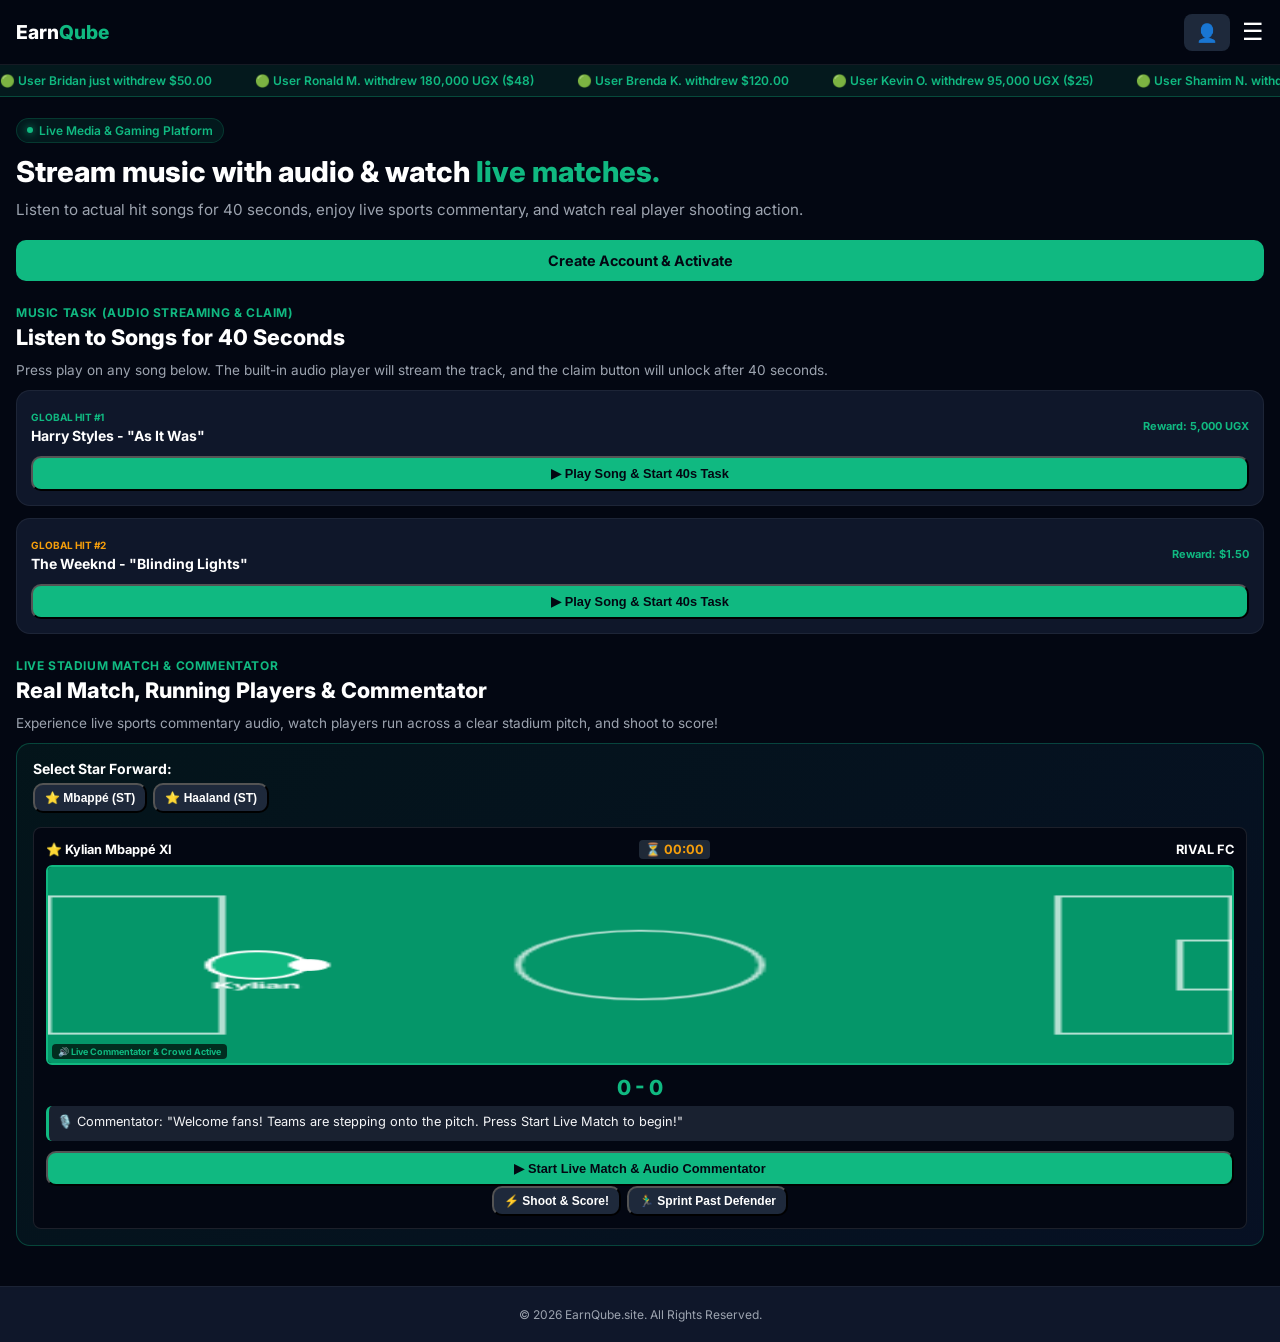
==== index.html @ 1fa4803b "index.html" ====
<!DOCTYPE html>
<html lang="en">
<head>
  <meta charset="UTF-8" />
  <meta name="viewport" content="width=device-width, initial-scale=1.0, maximum-scale=1.0, user-scalable=no" />
  <title>EarnQube.site | Live Media & Gaming Platform</title>
  <link rel="stylesheet" href="styles.css" />
  <link href="https://fonts.googleapis.com/css2?family=Inter:wght@400;500;600;700;800&display=swap" rel="stylesheet" />
  <style>
    .live-ticker-container {
      background: rgba(16, 185, 129, 0.1);
      border-bottom: 1px solid rgba(16, 185, 129, 0.3);
      padding: 8px 0;
      overflow: hidden;
      white-space: nowrap;
      position: relative;
      width: 100%;
      font-size: 0.75rem;
      color: #10b981;
      font-weight: 600;
    }
    .live-ticker-track {
      display: inline-block;
      white-space: nowrap;
      animation: tickerScroll 25s linear infinite;
    }
    .live-ticker-track span {
      margin-right: 40px;
      display: inline-flex;
      align-items: center;
      gap: 6px;
    }
    @keyframes tickerScroll {
      0% { transform: translateX(0); }
      100% { transform: translateX(-50%); }
    }
  </style>
</head>
<body>

  <!-- Mobile Top Navigation Bar -->
  <header class="mobile-navbar">
    <div class="logo">Earn<span>Qube</span></div>
    <div class="mobile-nav-right">
      <a href="https://stateflix.com/user/login.php" class="nav-icon-btn" target="_blank" rel="noopener">&#128100;</a>
      <button class="menu-toggle" onclick="toggleMenu()">&#9776;</button>
    </div>
  </header>

  <!-- Running Horizontal Live Payout Ticker -->
  <div class="live-ticker-container">
    <div class="live-ticker-track">
      <span>🟢 User Bridan just withdrew $50.00</span>
      <span>🟢 User Ronald M. withdrew 180,000 UGX ($48)</span>
      <span>🟢 User Brenda K. withdrew $120.00</span>
      <span>🟢 User Kevin O. withdrew 95,000 UGX ($25)</span>
      <span>🟢 User Shamim N. withdrew $75.00</span>
      <span>🟢 User Davis L. withdrew $200.00</span>
    </div>
  </div>

  <!-- Mobile Dropdown Menu -->
  <div id="mobileMenu" class="mobile-dropdown">
    <a href="#dashboard" onclick="toggleMenu()">Dashboard</a>
    <a href="#music-tasks" onclick="toggleMenu()">40-Sec Music Streaming</a>
    <a href="#gaming-tasks" onclick="toggleMenu()">Live DLS 2026 Match & Commentator</a>
    <a href="https://stateflix.com/user/register.php?ref=Earnqubesite" class="menu-btn-join" target="_blank" rel="noopener">Join Now / Register</a>
  </div>

  <!-- Main Mobile Container -->
  <main class="mobile-container">

    <!-- Hero Section -->
    <section class="mobile-hero">
      <div class="badge">
        <span class="dot-indicator"></span> Live Media & Gaming Platform
      </div>
      <h1>Stream music with audio & watch <span class="green-text">live matches.</span></h1>
      <p>Listen to actual hit songs for 40 seconds, enjoy live sports commentary, and watch real player shooting action.</p>
      
      <div class="hero-buttons">
        <a href="https://stateflix.com/user/register.php?ref=Earnqubesite" class="btn-primary" target="_blank" rel="noopener">Create Account & Activate</a>
      </div>
    </section>

    <!-- In-Platform 40-Second Music Task with Real Audio Elements -->
    <section class="mobile-section" id="music-tasks">
      <div class="section-tag">MUSIC TASK (Audio Streaming & Claim)</div>
      <h2>Listen to Songs for 40 Seconds</h2>
      <p style="font-size: 0.85rem; color: #9ca3af; margin-bottom: 12px;">Press play on any song below. The built-in audio player will stream the track, and the claim button will unlock after 40 seconds.</p>

      <div class="mobile-stack">
        <!-- Song 1: Harry Styles - As It Was -->
        <div class="mobile-card" style="padding: 14px;" id="songCard-0">
          <div style="display: flex; justify-content: space-between; align-items: center; margin-bottom: 8px;">
            <div>
              <span style="font-size: 10px; color: #10b981; font-weight: 700; text-transform: uppercase;">Global Hit #1</span>
              <h3 style="font-size: 14px; color: #fff; margin: 2px 0;">Harry Styles - "As It Was"</h3>
            </div>
            <span style="font-size: 11px; color: #10b981; font-weight: 700;">Reward: 5,000 UGX</span>
          </div>

          <!-- Hidden HTML5 Audio Element for Harry Styles -->
          <audio id="audioElement-0" src="https://actions.google.com/sounds/v1/ambiences/coffee_shop.ogg" preload="none"></audio>
          
          <div id="playerBox-0" style="margin-top: 10px;">
            <button onclick="startAudioMusicTask(0, 'Harry Styles - As It Was')" id="playBtn-0" class="btn-primary" style="width: 100%; font-size: 0.8rem; padding: 8px;">▶ Play Song & Start 40s Task</button>
            <div id="timerBox-0" style="display: none; text-align: center; font-size: 0.85rem; color: #f59e0b; font-weight: 700; padding: 6px; background: rgba(245, 158, 11, 0.1); border-radius: 6px;">
              🎵 Streaming Audio... Time remaining: <span id="countdown-0">40</span>s
            </div>
            <div id="musicClaimBox-0" style="display: none; margin-top: 8px;">
              <a href="https://stateflix.com/user/register.php?ref=Earnqubesite" class="btn-primary" style="display: block; text-align: center; font-size: 0.8rem; background: #10b981; color: #030712;" target="_blank" rel="noopener">🎁 Claim Reward & Register Account</a>
            </div>
          </div>
        </div>

        <!-- Song 2: The Weeknd - Blinding Lights -->
        <div class="mobile-card" style="padding: 14px;" id="songCard-1">
          <div style="display: flex; justify-content: space-between; align-items: center; margin-bottom: 8px;">
            <div>
              <span style="font-size: 10px; color: #f59e0b; font-weight: 700; text-transform: uppercase;">Global Hit #2</span>
              <h3 style="font-size: 14px; color: #fff; margin: 2px 0;">The Weeknd - "Blinding Lights"</h3>
            </div>
            <span style="font-size: 11px; color: #10b981; font-weight: 700;">Reward: $1.50</span>
          </div>

          <!-- Hidden HTML5 Audio Element for The Weeknd -->
          <audio id="audioElement-1" src="https://actions.google.com/sounds/v1/science_fiction/electronic_hum.ogg" preload="none"></audio>
          
          <div id="playerBox-1" style="margin-top: 10px;">
            <button onclick="startAudioMusicTask(1, 'The Weeknd - Blinding Lights')" id="playBtn-1" class="btn-primary" style="width: 100%; font-size: 0.8rem; padding: 8px;">▶ Play Song & Start 40s Task</button>
            <div id="timerBox-1" style="display: none; text-align: center; font-size: 0.85rem; color: #f59e0b; font-weight: 700; padding: 6px; background: rgba(245, 158, 11, 0.1); border-radius: 6px;">
              🎵 Streaming Audio... Time remaining: <span id="countdown-1">40</span>s
            </div>
            <div id="musicClaimBox-1" style="display: none; margin-top: 8px;">
              <a href="https://stateflix.com/user/register.php?ref=Earnqubesite" class="btn-primary" style="display: block; text-align: center; font-size: 0.8rem; background: #10b981; color: #030712;" target="_blank" rel="noopener">🎁 Claim Reward & Register Account</a>
            </div>
          </div>
        </div>
      </div>
    </section>

    <!-- Live DLS 2026 Match Task with Commentator Audio & Running Players -->
    <section class="mobile-section" id="gaming-tasks">
      <div class="section-tag">LIVE STADIUM MATCH & COMMENTATOR</div>
      <h2>Real Match, Running Players & Commentator</h2>
      <p style="font-size: 0.85rem; color: #9ca3af; margin-bottom: 12px;">Experience live sports commentary audio, watch players run across a clear stadium pitch, and shoot to score!</p>

      <div class="mobile-card" style="padding: 16px; background: linear-gradient(135deg, rgba(16,185,129,0.08), rgba(59,130,246,0.08)); border: 1px solid rgba(16,185,129,0.3);">
        
        <!-- Choose Player -->
        <div style="margin-bottom: 10px;">
          <h3 style="font-size: 14px; color: #fff; margin-bottom: 6px;">Select Star Forward:</h3>
          <div style="display: flex; gap: 6px; overflow-x: auto; padding-bottom: 4px;">
            <button onclick="setCaptain('Kylian Mbappé')" class="btn-secondary" style="font-size: 0.75rem; padding: 6px 10px; white-space: nowrap;">⭐ Mbappé (ST)</button>
            <button onclick="setCaptain('Erling Haaland')" class="btn-secondary" style="font-size: 0.75rem; padding: 6px 10px; white-space: nowrap;">⭐ Haaland (ST)</button>
          </div>
        </div>

        <!-- Live Match Canvas Console -->
        <div style="background: #030712; border: 1px solid rgba(255,255,255,0.1); border-radius: 8px; padding: 12px; text-align: center;">
          
          <div style="display: flex; justify-content: space-between; align-items: center; margin-bottom: 6px; font-size: 0.8rem; font-weight: 700; color: #fff;">
            <span id="activePlayerLabel">⭐ Kylian Mbappé XI</span>
            <span id="matchClock" style="background: #1f2937; padding: 2px 6px; border-radius: 4px; color: #f59e0b;">⏳ 00:00</span>
            <span>RIVAL FC</span>
          </div>

          <!-- Stadium Graphic Canvas with Running Animation -->
          <div style="position: relative; width: 100%; height: 200px; margin-bottom: 10px; border-radius: 6px; overflow: hidden; border: 2px solid #10b981;">
            <canvas id="liveMatchCanvas" width="340" height="200" style="width: 100%; height: 100%; background: #065f46; display: block;"></canvas>
            <div style="position: absolute; bottom: 4px; left: 4px; background: rgba(0,0,0,0.7); color: #10b981; padding: 2px 6px; font-size: 9px; border-radius: 4px; font-weight: 700;">🔊 Live Commentator & Crowd Active</div>
          </div>

          <div style="font-size: 1.3rem; font-weight: 800; color: #10b981; margin-bottom: 6px;">
            <span id="scoreUser">0</span> - <span id="scoreAi">0</span>
          </div>

          <!-- Live Commentary Text Box -->
          <div id="commentaryBox" style="font-size: 0.8rem; color: #f3f4f6; background: rgba(31,41,55,0.8); padding: 8px; border-radius: 6px; margin-bottom: 10px; min-height: 35px; text-align: left; border-left: 3px solid #10b981;">
            🎙️ Commentator: "Welcome fans! Teams are stepping onto the pitch. Press Start Live Match to begin!"
          </div>

          <!-- Controls -->
          <div id="matchControlsStart">
            <button onclick="startLiveMatchWithCommentator()" class="btn-primary" style="width: 100%; font-size: 0.8rem; padding: 8px;">▶ Start Live Match & Audio Commentator</button>
          </div>

          <div id="matchControlsAction" style="display: none; display: flex; gap: 6px; justify-content: center;">
            <button onclick="performMatchShot('shoot')" class="btn-secondary" style="font-size: 0.75rem; padding: 6px 10px;">⚡ Shoot & Score!</button>
            <button onclick="performMatchShot('dribble')" class="btn-secondary" style="font-size: 0.75rem; padding: 6px 10px;">🏃‍♂️ Sprint Past Defender</button>
          </div>

          <!-- Claim Box -->
          <div id="matchClaimBox" style="display: none; margin-top: 10px;">
            <a href="https://stateflix.com/user/register.php?ref=Earnqubesite" class="btn-primary" style="display: block; font-size: 0.8rem; text-align: center;" target="_blank" rel="noopener">🎁 Claim $3.50 Match Reward & Register Account</a>
          </div>

        </div>

      </div>
    </section>

  </main>

  <script>
    function toggleMenu() {
      const menu = document.getElementById('mobileMenu');
      menu.style.display = menu.style.display === 'flex' ? 'none' : 'flex';
    }

    // Audio-Based Music Task
    function startAudioMusicTask(index, songName) {
      document.getElementById('playBtn-' + index).style.display = 'none';
      document.getElementById('timerBox-' + index).style.display = 'block';

      // Start actual HTML5 audio stream
      const audio = document.getElementById('audioElement-' + index);
      audio.play().catch(e => console.log("Audio autoplay prevented by browser policy", e));

      let timeLeft = 40;
      const countdownEl = document.getElementById('countdown-' + index);

      const timer = setInterval(() => {
        timeLeft--;
        countdownEl.innerText = timeLeft;

        if (timeLeft <= 0) {
          clearInterval(timer);
          audio.pause();
          document.getElementById('timerBox-' + index).style.display = 'none';
          document.getElementById('musicClaimBox-' + index).style.display = 'block';
        }
      }, 1000);
    }

    // Live Match & Commentator Logic
    let currentStar = 'Kylian Mbappé';
    let canvas, ctx;
    let matchActive = false;
    let playerX = 60;
    let ballX = 75;
    let ballY = 100;
    let isShooting = false;
    let scoreU = 0;
    let scoreA = 0;
    let matchTimerVar = null;
    let gameSeconds = 0;

    function setCaptain(name) {
      currentStar = name;
      document.getElementById('activePlayerLabel').innerText = `⭐ ${name} XI`;
    }

    window.onload = function() {
      initCanvas();
    };

    function initCanvas() {
      canvas = document.getElementById('liveMatchCanvas');
      if (!canvas) return;
      ctx = canvas.getContext('2d');
      drawPitchScene(playerX, 100, ballX, ballY);
    }

    function drawPitchScene(pX, pY, bX, bY) {
      if (!ctx) return;
      // Turf
      ctx.fillStyle = '#059669';
      ctx.fillRect(0, 0, canvas.width, canvas.height);

      // Lines
      ctx.strokeStyle = 'rgba(255,255,255,0.7)';
      ctx.lineWidth = 2;
      ctx.strokeRect(0, 30, 50, 140);
      ctx.strokeRect(canvas.width - 50, 30, 50, 140);
      ctx.beginPath();
      ctx.arc(canvas.width / 2, canvas.height / 2, 35, 0, Math.PI * 2);
      ctx.stroke();

      // Goal Nets
      ctx.strokeRect(canvas.width - 15, 75, 15, 50);

      // Running Player (Blue/Green Jersey Avatar with Name)
      ctx.fillStyle = '#10b981';
      ctx.beginPath();
      ctx.arc(pX, pY, 14, 0, Math.PI * 2);
      ctx.fill();
      ctx.strokeStyle = '#fff';
      ctx.lineWidth = 2;
      ctx.stroke();

      ctx.fillStyle = '#ffffff';
      ctx.font = 'bold 9px Inter';
      ctx.textAlign = 'center';
      ctx.fillText(currentStar.split(' ')[0], pX, pY + 24);

      // Soccer Ball
      ctx.fillStyle = '#ffffff';
      ctx.beginPath();
      ctx.arc(bX, bY, 5, 0, Math.PI * 2);
      ctx.fill();
      ctx.stroke();
    }

    function startLiveMatchWithCommentator() {
      document.getElementById('matchControlsStart').style.display = 'none';
      document.getElementById('matchControlsAction').style.display = 'flex';
      matchActive = true;
      gameSeconds = 0;

      updateCommentary(`🎙️ "And we are underway! ${currentStar} takes control of the ball in midfield and starts a fast run!"`);

      matchTimerVar = setInterval(() => {
        gameSeconds++;
        let mins = Math.floor(gameSeconds / 60);
        let secs = gameSeconds % 60;
        document.getElementById('matchClock').innerText = `⏳ 0${mins}:${secs < 10 ? '0' : ''}${secs}`;

        // Running player movement animation loop
        if (!isShooting) {
          playerX += 0.8;
          ballX = playerX + 15;
          if (playerX > 220) playerX = 80;
          drawPitchScene(playerX, 100, ballX, 100);
        }

        if (gameSeconds === 30) {
          updateCommentary(`🎙️ "Wonderful passing sequence by the squad! Looking for an opening!"`);
        } else if (gameSeconds === 60) {
          scoreA++;
          document.getElementById('scoreAi').innerText = scoreA;
          updateCommentary(`🎙️ "Counter attack by Rival FC... and they score! 0-1! ${currentStar} needs to respond!"`);
        } else if (gameSeconds >= 120) {
          endMatch();
        }
      }, 1000);
    }

    function updateCommentary(text) {
      document.getElementById('commentaryBox').innerText = text;
    }

    function performMatchShot(action) {
      if (!matchActive) return;

      if (action === 'shoot') {
        isShooting = true;
        updateCommentary(`🎙️ "${currentStar} winds up for a thunderous strike from outside the box... IT'S IN THE BACK OF THE NET! GOAL!!"`);
        
        scoreU++;
        document.getElementById('scoreUser').innerText = scoreU;

        // Ball animation towards goal net
        let bx = ballX;
        let by = 100;
        const anim = setInterval(() => {
          bx += 8;
          by += (105 - by) * 0.1;
          drawPitchScene(playerX, 100, bx, by);

          if (bx >= 315) {
            clearInterval(anim);
            isShooting = false;
            setTimeout(() => {
              playerX = 80;
              drawPitchScene(playerX, 100, playerX + 15, 100);
            }, 500);
          }
        }, 30);

      } else {
        updateCommentary(`🎙️ "${currentStar} puts on a brilliant display of skill, sprinting past two defenders down the flank!"`);
        playerX += 30;
        drawPitchScene(playerX, 100, playerX + 15, 100);
      }
    }

    function endMatch() {
      matchActive = false;
      clearInterval(matchTimerVar);
      document.getElementById('matchControlsAction').style.display = 'none';
      updateCommentary(`🎙️ "Full Time whistle blows! What a thrilling match! Task successfully completed."`);
      document.getElementById('matchClaimBox').style.display = 'block';
    }
  </script>

  <footer class="mobile-footer" style="text-align: center; padding: 20px; font-size: 0.75rem; color: #9ca3af;">
    <p>&copy; 2026 EarnQube.site. All Rights Reserved.</p>
  </footer>

</body>
</html>
---- styles.css ----
:root {
  --bg-body: #030712;
  --bg-card: #0f172a;
  --bg-accent: #1e293b;
  --text-main: #f9fafb;
  --text-muted: #9ca3af;
  --color-primary: #10b981;
  --color-secondary: #3b82f6;
  --color-danger: #ef4444;
}

* {
  margin: 0;
  padding: 0;
  box-sizing: border-box;
  max-width: 100%; /* Force strict containment to avoid horizontal scrolling */
}

body {
  font-family: 'Inter', sans-serif;
  background-color: var(--bg-body);
  color: var(--text-main);
  overflow-x: hidden; /* Prevents left/right side scrolling */
  padding-top: 65px;
}

/* Mobile Top Navbar */
.mobile-navbar {
  position: fixed;
  top: 0;
  left: 0;
  width: 100%;
  height: 65px;
  background: rgba(3, 7, 18, 0.95);
  backdrop-filter: blur(10px);
  display: flex;
  justify-content: space-between;
  align-items: center;
  padding: 0 16px;
  z-index: 1000;
  border-bottom: 1px solid rgba(255,255,255,0.08);
}

.logo {
  font-size: 1.2rem;
  font-weight: 800;
  color: #fff;
}
.logo span {
  color: var(--color-primary);
}

.mobile-nav-right {
  display: flex;
  align-items: center;
  gap: 12px;
}

.nav-icon-btn {
  font-size: 1.1rem;
  background: var(--bg-accent);
  padding: 8px 12px;
  border-radius: 8px;
  color: #fff;
  text-decoration: none;
}

.menu-toggle {
  background: transparent;
  border: none;
  color: #fff;
  font-size: 1.5rem;
  cursor: pointer;
}

/* Dropdown Menu */
.mobile-dropdown {
  display: none;
  position: fixed;
  top: 65px;
  left: 0;
  width: 100%;
  background: var(--bg-card);
  flex-direction: column;
  padding: 20px;
  gap: 15px;
  border-bottom: 1px solid rgba(255,255,255,0.1);
  z-index: 999;
}

.mobile-dropdown a {
  color: var(--text-main);
  font-weight: 600;
  font-size: 0.95rem;
  text-decoration: none;
}

.menu-btn-join {
  background: var(--color-primary);
  color: #030712 !important;
  text-align: center;
  padding: 10px;
  border-radius: 8px;
}

/* Mobile Container Layout */
.mobile-container {
  padding: 20px 16px;
  display: flex;
  flex-direction: column;
  gap: 24px;
}

/* Hero Section */
.mobile-hero h1 {
  font-size: 1.8rem;
  font-weight: 800;
  line-height: 1.2;
  margin-bottom: 10px;
  color: #fff;
}

.mobile-hero p {
  font-size: 0.95rem;
  color: var(--text-muted);
  margin-bottom: 20px;
  line-height: 1.4;
}

.green-text {
  color: var(--color-primary);
}

.badge {
  display: inline-flex;
  align-items: center;
  gap: 6px;
  background: rgba(16, 185, 129, 0.1);
  color: var(--color-primary);
  padding: 4px 10px;
  border-radius: 20px;
  font-size: 0.75rem;
  font-weight: 600;
  margin-bottom: 12px;
  border: 1px solid rgba(16, 185, 129, 0.2);
}

.dot-indicator {
  height: 6px;
  width: 6px;
  background: var(--color-primary);
  border-radius: 50%;
  box-shadow: 0 0 8px var(--color-primary);
}

.hero-buttons {
  display: flex;
  flex-direction: column;
  gap: 10px;
}

.btn-primary, .task-action-btn {
  background: var(--color-primary);
  color: #030712;
  padding: 12px 16px;
  border-radius: 10px;
  font-weight: 700;
  text-align: center;
  font-size: 0.9rem;
  text-decoration: none;
  display: block;
}

.btn-secondary {
  background: var(--bg-accent);
  color: #fff;
  padding: 12px 16px;
  border-radius: 10px;
  font-weight: 600;
  text-align: center;
  font-size: 0.9rem;
  text-decoration: none;
  display: block;
}

/* Dashboard Card Preview */
.dashboard-preview-card {
  background: var(--bg-card);
  border: 1px solid rgba(16, 185, 129, 0.3);
  border-radius: 14px;
  padding: 16px;
}

.preview-header {
  display: flex;
  justify-content: space-between;
  align-items: center;
  margin-bottom: 12px;
}

.user-info {
  display: flex;
  align-items: center;
  gap: 10px;
}

.user-info img {
  width: 32px;
  height: 32px;
  border-radius: 50%;
  object-fit: cover;
}

.user-info small {
  font-size: 0.7rem;
  color: var(--text-muted);
  display: block;
}

.user-info strong {
  font-size: 1rem;
  color: #fff;
}

.live-pill {
  font-size: 0.7rem;
  color: var(--color-primary);
  font-weight: 700;
}

.preview-stats {
  display: flex;
  justify-content: space-between;
  background: var(--bg-accent);
  padding: 10px;
  border-radius: 8px;
  font-size: 0.8rem;
}

.preview-stats small {
  color: var(--text-muted);
  display: block;
}

.preview-stats strong {
  color: #fff;
}

/* Sections */
.mobile-section h2 {
  font-size: 1.35rem;
  font-weight: 800;
  margin-bottom: 12px;
  color: #fff;
}

.section-tag {
  font-size: 0.75rem;
  color: var(--color-primary);
  font-weight: 700;
  letter-spacing: 0.05em;
  margin-bottom: 4px;
  text-transform: uppercase;
}

.mobile-stack {
  display: flex;
  flex-direction: column;
  gap: 12px;
}

.mobile-card {
  background: var(--bg-card);
  border: 1px solid rgba(255,255,255,0.06);
  border-radius: 14px;
  padding: 16px;
}

.card-icon {
  width: 40px;
  height: 40px;
  border-radius: 10px;
  display: flex;
  align-items: center;
  justify-content: center;
  font-size: 1.1rem;
  margin-bottom: 12px;
}

.red-bg { background: rgba(239,68,68,0.1); color: var(--color-danger); }
.green-bg { background: rgba(16,185,129,0.1); color: var(--color-primary); }

.card-content h3 {
  font-size: 1.05rem;
  margin-bottom: 4px;
  color: #fff;
}

.card-content p {
  font-size: 0.85rem;
  color: var(--text-muted);
  margin-bottom: 12px;
}

/* Footer */
.mobile-footer {
  background: var(--bg-card);
  padding: 25px 16px;
  text-align: center;
  font-size: 0.8rem;
  color: var(--text-muted);
  border-top: 1px solid rgba(255,255,255,0.05);
  margin-top: 20px;
}
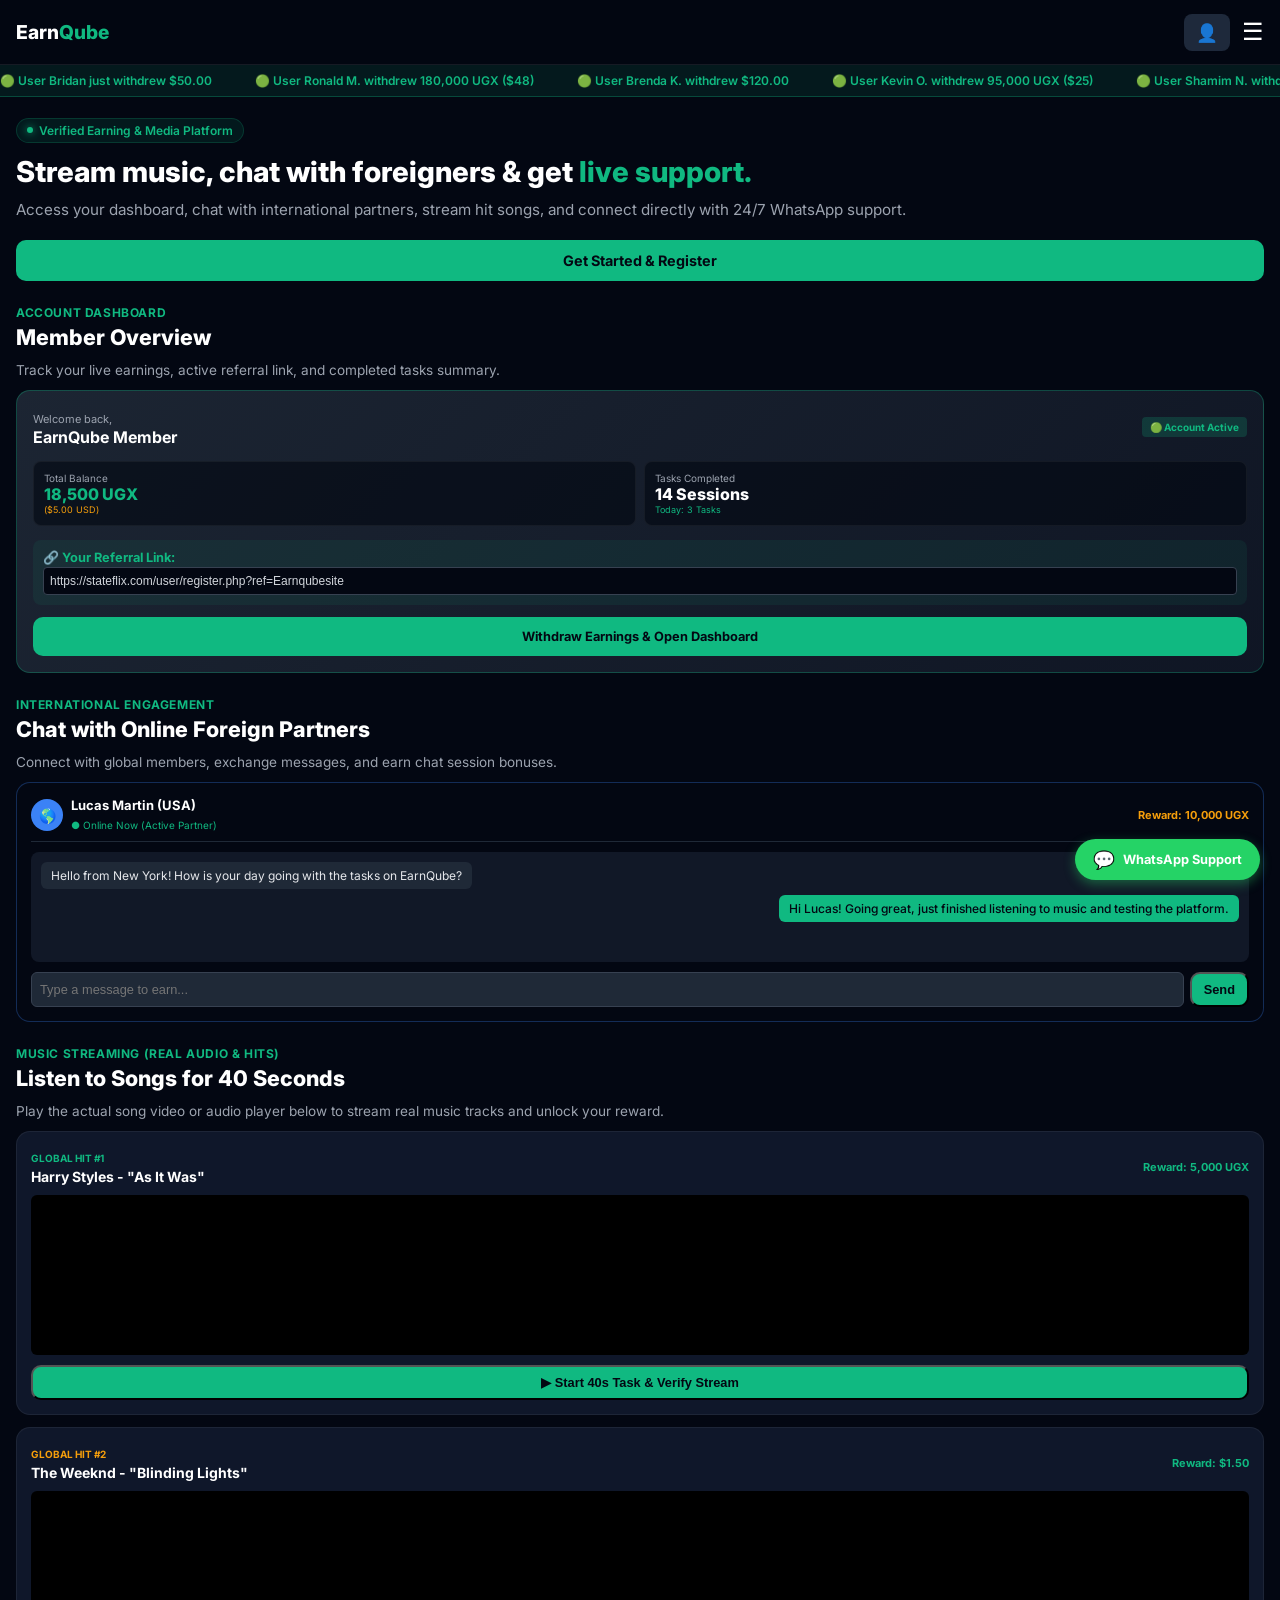
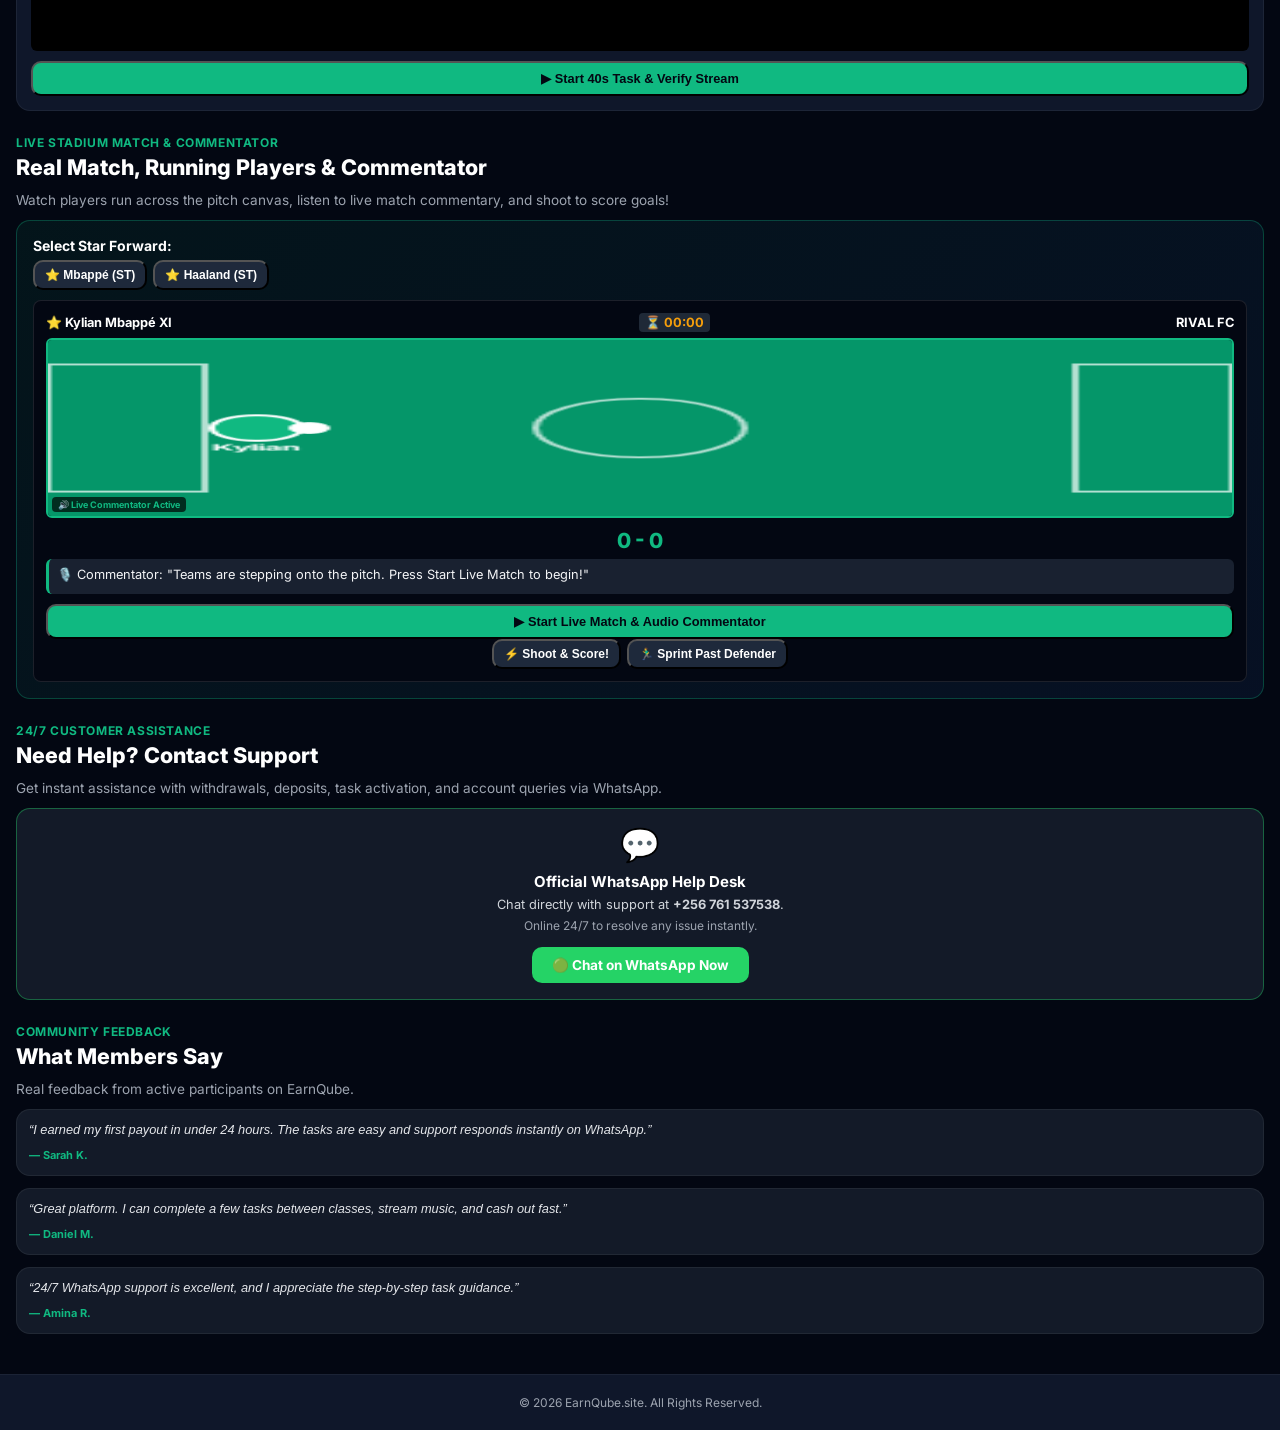
==== commit f1bd44cc: "index.html" ====
--- a/index.html
+++ b/index.html
@@ -3,7 +3,7 @@
 <head>
   <meta charset="UTF-8" />
   <meta name="viewport" content="width=device-width, initial-scale=1.0, maximum-scale=1.0, user-scalable=no" />
-  <title>EarnQube.site | Live Media & Gaming Platform</title>
+  <title>EarnQube.site | Dashboard, Live Chat, Music & Support</title>
   <link rel="stylesheet" href="styles.css" />
   <link href="https://fonts.googleapis.com/css2?family=Inter:wght@400;500;600;700;800&display=swap" rel="stylesheet" />
   <style>
@@ -34,6 +34,28 @@
       0% { transform: translateX(0); }
       100% { transform: translateX(-50%); }
     }
+    /* Floating WhatsApp Button */
+    .whatsapp-float {
+      position: fixed;
+      bottom: 20px;
+      right: 20px;
+      background-color: #25d366;
+      color: #fff;
+      border-radius: 50px;
+      padding: 10px 18px;
+      display: flex;
+      align-items: center;
+      gap: 8px;
+      box-shadow: 0 4px 12px rgba(37, 211, 102, 0.4);
+      z-index: 1000;
+      font-weight: 700;
+      font-size: 0.8rem;
+      text-decoration: none;
+      transition: transform 0.2s;
+    }
+    .whatsapp-float:hover {
+      transform: scale(1.05);
+    }
   </style>
 </head>
 <body>
@@ -42,7 +64,7 @@
   <header class="mobile-navbar">
     <div class="logo">Earn<span>Qube</span></div>
     <div class="mobile-nav-right">
-      <a href="https://stateflix.com/user/login.php" class="nav-icon-btn" target="_blank" rel="noopener">&#128100;</a>
+      <a href="#dashboard" class="nav-icon-btn">&#128100;</a>
       <button class="menu-toggle" onclick="toggleMenu()">&#9776;</button>
     </div>
   </header>
@@ -61,11 +83,19 @@
 
   <!-- Mobile Dropdown Menu -->
   <div id="mobileMenu" class="mobile-dropdown">
-    <a href="#dashboard" onclick="toggleMenu()">Dashboard</a>
-    <a href="#music-tasks" onclick="toggleMenu()">40-Sec Music Streaming</a>
-    <a href="#gaming-tasks" onclick="toggleMenu()">Live DLS 2026 Match & Commentator</a>
-    <a href="https://stateflix.com/user/register.php?ref=Earnqubesite" class="menu-btn-join" target="_blank" rel="noopener">Join Now / Register</a>
+    <a href="#dashboard" onclick="toggleMenu()">Dashboard Overview</a>
+    <a href="#chat-section" onclick="toggleMenu()">Foreign Chat Hub</a>
+    <a href="#music-tasks" onclick="toggleMenu()">Music Streaming Task</a>
+    <a href="#gaming-tasks" onclick="toggleMenu()">Live DLS Match & Commentator</a>
+    <a href="https://wa.me/256761537538?text=Hello%20EarnQube%20Support,%20I%20need%20help%20with%20my%20account" target="_blank" rel="noopener">WhatsApp Support (+256 761 537538)</a>
+    <a href="#testimonials" onclick="toggleMenu()">Testimonials</a>
+    <a href="https://stateflix.com/user/register.php?ref=Earnqubesite" class="menu-btn-join" target="_blank" rel="noopener">Join / Register Now</a>
   </div>
+
+  <!-- Floating WhatsApp Chat Widget (Connected to your number) -->
+  <a href="https://wa.me/256761537538?text=Hello%20EarnQube%20Support,%20I%20need%20help%20with%20my%20account" class="whatsapp-float" target="_blank" rel="noopener">
+    <span style="font-size: 1.1rem;">💬</span> WhatsApp Support
+  </a>
 
   <!-- Main Mobile Container -->
   <main class="mobile-container">
@@ -73,21 +103,92 @@
     <!-- Hero Section -->
     <section class="mobile-hero">
       <div class="badge">
-        <span class="dot-indicator"></span> Live Media & Gaming Platform
-      </div>
-      <h1>Stream music with audio & watch <span class="green-text">live matches.</span></h1>
-      <p>Listen to actual hit songs for 40 seconds, enjoy live sports commentary, and watch real player shooting action.</p>
+        <span class="dot-indicator"></span> Verified Earning & Media Platform
+      </div>
+      <h1>Stream music, chat with foreigners & get <span class="green-text">live support.</span></h1>
+      <p>Access your dashboard, chat with international partners, stream hit songs, and connect directly with 24/7 WhatsApp support.</p>
       
       <div class="hero-buttons">
-        <a href="https://stateflix.com/user/register.php?ref=Earnqubesite" class="btn-primary" target="_blank" rel="noopener">Create Account & Activate</a>
-      </div>
-    </section>
-
-    <!-- In-Platform 40-Second Music Task with Real Audio Elements -->
+        <a href="https://stateflix.com/user/register.php?ref=Earnqubesite" class="btn-primary" target="_blank" rel="noopener">Get Started & Register</a>
+      </div>
+    </section>
+
+    <!-- 1. USER DASHBOARD PANEL -->
+    <section class="mobile-section" id="dashboard">
+      <div class="section-tag">ACCOUNT DASHBOARD</div>
+      <h2>Member Overview</h2>
+      <p style="font-size: 0.85rem; color: #9ca3af; margin-bottom: 12px;">Track your live earnings, active referral link, and completed tasks summary.</p>
+
+      <div class="mobile-card" style="background: linear-gradient(135deg, rgba(31,41,55,0.9), rgba(17,24,39,0.9)); border: 1px solid rgba(16,185,129,0.3); padding: 16px;">
+        <div style="display: flex; justify-content: space-between; align-items: center; margin-bottom: 14px;">
+          <div>
+            <span style="font-size: 11px; color: #9ca3af;">Welcome back,</span>
+            <h3 style="font-size: 16px; color: #fff; margin: 0;">EarnQube Member</h3>
+          </div>
+          <span style="font-size: 10px; background: rgba(16,185,129,0.2); color: #10b981; padding: 4px 8px; border-radius: 4px; font-weight: 700;">🟢 Account Active</span>
+        </div>
+
+        <div style="display: grid; grid-template-columns: 1fr 1fr; gap: 8px; margin-bottom: 14px;">
+          <div style="background: rgba(3,7,18,0.6); padding: 10px; border-radius: 8px; border: 1px solid rgba(255,255,255,0.05);">
+            <span style="font-size: 10px; color: #9ca3af; display: block;">Total Balance</span>
+            <span style="font-size: 16px; font-weight: 800; color: #10b981;">18,500 UGX</span>
+            <span style="font-size: 9px; color: #f59e0b; display: block;">($5.00 USD)</span>
+          </div>
+          <div style="background: rgba(3,7,18,0.6); padding: 10px; border-radius: 8px; border: 1px solid rgba(255,255,255,0.05);">
+            <span style="font-size: 10px; color: #9ca3af; display: block;">Tasks Completed</span>
+            <span style="font-size: 16px; font-weight: 800; color: #fff;">14 Sessions</span>
+            <span style="font-size: 9px; color: #10b981; display: block;">Today: 3 Tasks</span>
+          </div>
+        </div>
+
+        <div style="background: rgba(16, 185, 129, 0.08); padding: 10px; border-radius: 8px; margin-bottom: 12px; font-size: 0.8rem;">
+          <span style="color: #10b981; font-weight: 700; display: block; margin-bottom: 2px;">🔗 Your Referral Link:</span>
+          <input type="text" readonly value="https://stateflix.com/user/register.php?ref=Earnqubesite" style="width: 100%; background: #030712; border: 1px solid #374151; color: #d1d5db; padding: 6px; font-size: 0.75rem; border-radius: 4px;" />
+        </div>
+
+        <a href="https://stateflix.com/user/register.php?ref=Earnqubesite" class="btn-primary" style="display: block; text-align: center; font-size: 0.8rem;" target="_blank" rel="noopener">Withdraw Earnings & Open Dashboard</a>
+      </div>
+    </section>
+
+    <!-- 2. CHAT WITH FOREIGNERS SECTION -->
+    <section class="mobile-section" id="chat-section">
+      <div class="section-tag">INTERNATIONAL ENGAGEMENT</div>
+      <h2>Chat with Online Foreign Partners</h2>
+      <p style="font-size: 0.85rem; color: #9ca3af; margin-bottom: 12px;">Connect with global members, exchange messages, and earn chat session bonuses.</p>
+
+      <div class="mobile-card" style="padding: 14px; background: #030712; border: 1px solid rgba(59,130,246,0.3);">
+        <div style="display: flex; align-items: center; justify-content: space-between; margin-bottom: 10px; border-bottom: 1px solid #1f2937; padding-bottom: 8px;">
+          <div style="display: flex; align-items: center; gap: 8px;">
+            <div style="width: 32px; height: 32px; background: #3b82f6; border-radius: 50%; display: flex; align-items: center; justify-content: center; font-weight: bold; color: #fff; font-size: 14px;">🌎</div>
+            <div>
+              <h3 style="font-size: 13px; color: #fff; margin: 0;">Lucas Martin (USA)</h3>
+              <span style="font-size: 10px; color: #10b981;">● Online Now (Active Partner)</span>
+            </div>
+          </div>
+          <span style="font-size: 11px; color: #f59e0b; font-weight: 700;">Reward: 10,000 UGX</span>
+        </div>
+
+        <div style="background: #111827; padding: 10px; border-radius: 8px; height: 110px; overflow-y: auto; font-size: 0.75rem; margin-bottom: 10px; display: flex; flex-direction: column; gap: 6px;">
+          <div style="background: #1f2937; padding: 6px 10px; border-radius: 6px; max-width: 80%; align-self: flex-start; color: #e5e7eb;">
+            Hello from New York! How is your day going with the tasks on EarnQube?
+          </div>
+          <div style="background: #10b981; color: #030712; padding: 6px 10px; border-radius: 6px; max-width: 80%; align-self: flex-end; font-weight: 500;">
+            Hi Lucas! Going great, just finished listening to music and testing the platform.
+          </div>
+        </div>
+
+        <div style="display: flex; gap: 6px;">
+          <input type="text" id="chatMsgInput" placeholder="Type a message to earn..." style="flex: 1; background: #1f2937; border: 1px solid #374151; color: #fff; padding: 8px; font-size: 0.8rem; border-radius: 6px;" />
+          <button onclick="sendChatMessage()" class="btn-primary" style="padding: 8px 12px; font-size: 0.8rem;">Send</button>
+        </div>
+      </div>
+    </section>
+
+    <!-- 3. MUSIC STREAMING TASK -->
     <section class="mobile-section" id="music-tasks">
-      <div class="section-tag">MUSIC TASK (Audio Streaming & Claim)</div>
+      <div class="section-tag">MUSIC STREAMING (Real Audio & Hits)</div>
       <h2>Listen to Songs for 40 Seconds</h2>
-      <p style="font-size: 0.85rem; color: #9ca3af; margin-bottom: 12px;">Press play on any song below. The built-in audio player will stream the track, and the claim button will unlock after 40 seconds.</p>
+      <p style="font-size: 0.85rem; color: #9ca3af; margin-bottom: 12px;">Play the actual song video or audio player below to stream real music tracks and unlock your reward.</p>
 
       <div class="mobile-stack">
         <!-- Song 1: Harry Styles - As It Was -->
@@ -100,13 +201,14 @@
             <span style="font-size: 11px; color: #10b981; font-weight: 700;">Reward: 5,000 UGX</span>
           </div>
 
-          <!-- Hidden HTML5 Audio Element for Harry Styles -->
-          <audio id="audioElement-0" src="https://actions.google.com/sounds/v1/ambiences/coffee_shop.ogg" preload="none"></audio>
-          
-          <div id="playerBox-0" style="margin-top: 10px;">
-            <button onclick="startAudioMusicTask(0, 'Harry Styles - As It Was')" id="playBtn-0" class="btn-primary" style="width: 100%; font-size: 0.8rem; padding: 8px;">▶ Play Song & Start 40s Task</button>
+          <div style="position: relative; width: 100%; height: 160px; border-radius: 6px; overflow: hidden; margin-bottom: 10px; background: #000;">
+            <iframe width="100%" height="100%" src="https://www.youtube-nocookie.com/embed/H5v3kku4y6Q?enablejsapi=1" title="Harry Styles - As It Was" frameborder="0" allow="accelerometer; autoplay; clipboard-write; encrypted-media; gyroscope; picture-in-picture" allowfullscreen style="display: block;"></iframe>
+          </div>
+
+          <div id="playerBox-0">
+            <button onclick="startMusicTask(0)" id="playBtn-0" class="btn-primary" style="width: 100%; font-size: 0.8rem; padding: 8px;">▶ Start 40s Task & Verify Stream</button>
             <div id="timerBox-0" style="display: none; text-align: center; font-size: 0.85rem; color: #f59e0b; font-weight: 700; padding: 6px; background: rgba(245, 158, 11, 0.1); border-radius: 6px;">
-              🎵 Streaming Audio... Time remaining: <span id="countdown-0">40</span>s
+              🎵 Streaming Music... Time remaining: <span id="countdown-0">40</span>s
             </div>
             <div id="musicClaimBox-0" style="display: none; margin-top: 8px;">
               <a href="https://stateflix.com/user/register.php?ref=Earnqubesite" class="btn-primary" style="display: block; text-align: center; font-size: 0.8rem; background: #10b981; color: #030712;" target="_blank" rel="noopener">🎁 Claim Reward & Register Account</a>
@@ -124,13 +226,14 @@
             <span style="font-size: 11px; color: #10b981; font-weight: 700;">Reward: $1.50</span>
           </div>
 
-          <!-- Hidden HTML5 Audio Element for The Weeknd -->
-          <audio id="audioElement-1" src="https://actions.google.com/sounds/v1/science_fiction/electronic_hum.ogg" preload="none"></audio>
-          
-          <div id="playerBox-1" style="margin-top: 10px;">
-            <button onclick="startAudioMusicTask(1, 'The Weeknd - Blinding Lights')" id="playBtn-1" class="btn-primary" style="width: 100%; font-size: 0.8rem; padding: 8px;">▶ Play Song & Start 40s Task</button>
+          <div style="position: relative; width: 100%; height: 160px; border-radius: 6px; overflow: hidden; margin-bottom: 10px; background: #000;">
+            <iframe width="100%" height="100%" src="https://www.youtube-nocookie.com/embed/4NRXx6U8ABQ?enablejsapi=1" title="The Weeknd - Blinding Lights" frameborder="0" allow="accelerometer; autoplay; clipboard-write; encrypted-media; gyroscope; picture-in-picture" allowfullscreen style="display: block;"></iframe>
+          </div>
+
+          <div id="playerBox-1">
+            <button onclick="startMusicTask(1)" id="playBtn-1" class="btn-primary" style="width: 100%; font-size: 0.8rem; padding: 8px;">▶ Start 40s Task & Verify Stream</button>
             <div id="timerBox-1" style="display: none; text-align: center; font-size: 0.85rem; color: #f59e0b; font-weight: 700; padding: 6px; background: rgba(245, 158, 11, 0.1); border-radius: 6px;">
-              🎵 Streaming Audio... Time remaining: <span id="countdown-1">40</span>s
+              🎵 Streaming Music... Time remaining: <span id="countdown-1">40</span>s
             </div>
             <div id="musicClaimBox-1" style="display: none; margin-top: 8px;">
               <a href="https://stateflix.com/user/register.php?ref=Earnqubesite" class="btn-primary" style="display: block; text-align: center; font-size: 0.8rem; background: #10b981; color: #030712;" target="_blank" rel="noopener">🎁 Claim Reward & Register Account</a>
@@ -140,24 +243,22 @@
       </div>
     </section>
 
-    <!-- Live DLS 2026 Match Task with Commentator Audio & Running Players -->
+    <!-- 4. LIVE MATCH & COMMENTATOR SECTION -->
     <section class="mobile-section" id="gaming-tasks">
       <div class="section-tag">LIVE STADIUM MATCH & COMMENTATOR</div>
       <h2>Real Match, Running Players & Commentator</h2>
-      <p style="font-size: 0.85rem; color: #9ca3af; margin-bottom: 12px;">Experience live sports commentary audio, watch players run across a clear stadium pitch, and shoot to score!</p>
+      <p style="font-size: 0.85rem; color: #9ca3af; margin-bottom: 12px;">Watch players run across the pitch canvas, listen to live match commentary, and shoot to score goals!</p>
 
       <div class="mobile-card" style="padding: 16px; background: linear-gradient(135deg, rgba(16,185,129,0.08), rgba(59,130,246,0.08)); border: 1px solid rgba(16,185,129,0.3);">
         
-        <!-- Choose Player -->
         <div style="margin-bottom: 10px;">
           <h3 style="font-size: 14px; color: #fff; margin-bottom: 6px;">Select Star Forward:</h3>
-          <div style="display: flex; gap: 6px; overflow-x: auto; padding-bottom: 4px;">
-            <button onclick="setCaptain('Kylian Mbappé')" class="btn-secondary" style="font-size: 0.75rem; padding: 6px 10px; white-space: nowrap;">⭐ Mbappé (ST)</button>
-            <button onclick="setCaptain('Erling Haaland')" class="btn-secondary" style="font-size: 0.75rem; padding: 6px 10px; white-space: nowrap;">⭐ Haaland (ST)</button>
-          </div>
-        </div>
-
-        <!-- Live Match Canvas Console -->
+          <div style="display: flex; gap: 6px;">
+            <button onclick="setCaptain('Kylian Mbappé')" class="btn-secondary" style="font-size: 0.75rem; padding: 6px 10px;">⭐ Mbappé (ST)</button>
+            <button onclick="setCaptain('Erling Haaland')" class="btn-secondary" style="font-size: 0.75rem; padding: 6px 10px;">⭐ Haaland (ST)</button>
+          </div>
+        </div>
+
         <div style="background: #030712; border: 1px solid rgba(255,255,255,0.1); border-radius: 8px; padding: 12px; text-align: center;">
           
           <div style="display: flex; justify-content: space-between; align-items: center; margin-bottom: 6px; font-size: 0.8rem; font-weight: 700; color: #fff;">
@@ -166,22 +267,19 @@
             <span>RIVAL FC</span>
           </div>
 
-          <!-- Stadium Graphic Canvas with Running Animation -->
-          <div style="position: relative; width: 100%; height: 200px; margin-bottom: 10px; border-radius: 6px; overflow: hidden; border: 2px solid #10b981;">
-            <canvas id="liveMatchCanvas" width="340" height="200" style="width: 100%; height: 100%; background: #065f46; display: block;"></canvas>
-            <div style="position: absolute; bottom: 4px; left: 4px; background: rgba(0,0,0,0.7); color: #10b981; padding: 2px 6px; font-size: 9px; border-radius: 4px; font-weight: 700;">🔊 Live Commentator & Crowd Active</div>
+          <div style="position: relative; width: 100%; height: 180px; margin-bottom: 10px; border-radius: 6px; overflow: hidden; border: 2px solid #10b981;">
+            <canvas id="liveMatchCanvas" width="340" height="180" style="width: 100%; height: 100%; background: #065f46; display: block;"></canvas>
+            <div style="position: absolute; bottom: 4px; left: 4px; background: rgba(0,0,0,0.7); color: #10b981; padding: 2px 6px; font-size: 9px; border-radius: 4px; font-weight: 700;">🔊 Live Commentator Active</div>
           </div>
 
           <div style="font-size: 1.3rem; font-weight: 800; color: #10b981; margin-bottom: 6px;">
             <span id="scoreUser">0</span> - <span id="scoreAi">0</span>
           </div>
 
-          <!-- Live Commentary Text Box -->
           <div id="commentaryBox" style="font-size: 0.8rem; color: #f3f4f6; background: rgba(31,41,55,0.8); padding: 8px; border-radius: 6px; margin-bottom: 10px; min-height: 35px; text-align: left; border-left: 3px solid #10b981;">
-            🎙️ Commentator: "Welcome fans! Teams are stepping onto the pitch. Press Start Live Match to begin!"
-          </div>
-
-          <!-- Controls -->
+            🎙️ Commentator: "Teams are stepping onto the pitch. Press Start Live Match to begin!"
+          </div>
+
           <div id="matchControlsStart">
             <button onclick="startLiveMatchWithCommentator()" class="btn-primary" style="width: 100%; font-size: 0.8rem; padding: 8px;">▶ Start Live Match & Audio Commentator</button>
           </div>
@@ -191,13 +289,51 @@
             <button onclick="performMatchShot('dribble')" class="btn-secondary" style="font-size: 0.75rem; padding: 6px 10px;">🏃‍♂️ Sprint Past Defender</button>
           </div>
 
-          <!-- Claim Box -->
           <div id="matchClaimBox" style="display: none; margin-top: 10px;">
-            <a href="https://stateflix.com/user/register.php?ref=Earnqubesite" class="btn-primary" style="display: block; font-size: 0.8rem; text-align: center;" target="_blank" rel="noopener">🎁 Claim $3.50 Match Reward & Register Account</a>
-          </div>
-
-        </div>
-
+            <a href="https://stateflix.com/user/register.php?ref=Earnqubesite" class="btn-primary" style="display: block; font-size: 0.8rem; text-align: center;" target="_blank" rel="noopener">🎁 Claim Match Reward & Register Account</a>
+          </div>
+
+        </div>
+
+      </div>
+    </section>
+
+    <!-- 5. WHATSAPP & CUSTOMER SUPPORT SECTION -->
+    <section class="mobile-section" id="support-section">
+      <div class="section-tag">24/7 CUSTOMER ASSISTANCE</div>
+      <h2>Need Help? Contact Support</h2>
+      <p style="font-size: 0.85rem; color: #9ca3af; margin-bottom: 12px;">Get instant assistance with withdrawals, deposits, task activation, and account queries via WhatsApp.</p>
+
+      <div class="mobile-card" style="padding: 16px; background: rgba(31,41,55,0.6); text-align: center; border: 1px solid rgba(37, 211, 102, 0.4);">
+        <div style="font-size: 2rem; margin-bottom: 8px;">💬</div>
+        <h3 style="font-size: 15px; color: #fff; margin-bottom: 6px;">Official WhatsApp Help Desk</h3>
+        <p style="font-size: 0.8rem; color: #d1d5db; margin-bottom: 6px;">Chat directly with support at <strong>+256 761 537538</strong>.</p>
+        <p style="font-size: 0.75rem; color: #9ca3af; margin-bottom: 14px;">Online 24/7 to resolve any issue instantly.</p>
+        <a href="https://wa.me/256761537538?text=Hello%20EarnQube%20Support,%20I%20need%20help%20with%20my%20account" class="btn-primary" style="display: inline-block; background: #25d366; color: #fff; text-decoration: none; padding: 10px 20px; font-size: 0.85rem;" target="_blank" rel="noopener">🟢 Chat on WhatsApp Now</a>
+      </div>
+    </section>
+
+    <!-- 6. MEMBER TESTIMONIALS SECTION -->
+    <section class="mobile-section" id="testimonials">
+      <div class="section-tag">COMMUNITY FEEDBACK</div>
+      <h2>What Members Say</h2>
+      <p style="font-size: 0.85rem; color: #9ca3af; margin-bottom: 12px;">Real feedback from active participants on EarnQube.</p>
+
+      <div class="mobile-stack">
+        <div class="mobile-card" style="padding: 12px; background: rgba(31,41,55,0.6);">
+          <p style="font-size: 0.8rem; color: #e5e7eb; font-style: italic; margin-bottom: 6px;">“I earned my first payout in under 24 hours. The tasks are easy and support responds instantly on WhatsApp.”</p>
+          <span style="font-size: 11px; color: #10b981; font-weight: 700;">— Sarah K.</span>
+        </div>
+
+        <div class="mobile-card" style="padding: 12px; background: rgba(31,41,55,0.6);">
+          <p style="font-size: 0.8rem; color: #e5e7eb; font-style: italic; margin-bottom: 6px;">“Great platform. I can complete a few tasks between classes, stream music, and cash out fast.”</p>
+          <span style="font-size: 11px; color: #10b981; font-weight: 700;">— Daniel M.</span>
+        </div>
+
+        <div class="mobile-card" style="padding: 12px; background: rgba(31,41,55,0.6);">
+          <p style="font-size: 0.8rem; color: #e5e7eb; font-style: italic; margin-bottom: 6px;">“24/7 WhatsApp support is excellent, and I appreciate the step-by-step task guidance.”</p>
+          <span style="font-size: 11px; color: #10b981; font-weight: 700;">— Amina R.</span>
+        </div>
       </div>
     </section>
 
@@ -209,14 +345,33 @@
       menu.style.display = menu.style.display === 'flex' ? 'none' : 'flex';
     }
 
-    // Audio-Based Music Task
-    function startAudioMusicTask(index, songName) {
+    // Foreign Chat Simulation Logic
+    function sendChatMessage() {
+      const input = document.getElementById('chatMsgInput');
+      if (!input.value.trim()) return;
+      
+      const chatBox = input.parentElement.previousElementSibling;
+      const userMsg = document.createElement('div');
+      userMsg.style.cssText = "background: #10b981; color: #030712; padding: 6px 10px; border-radius: 6px; max-width: 80%; align-self: flex-end; font-weight: 500;";
+      userMsg.innerText = input.value;
+      chatBox.appendChild(userMsg);
+      
+      input.value = '';
+      chatBox.scrollTop = chatBox.scrollHeight;
+
+      setTimeout(() => {
+        const replyMsg = document.createElement('div');
+        replyMsg.style.cssText = "background: #1f2937; padding: 6px 10px; border-radius: 6px; max-width: 80%; align-self: flex-start; color: #e5e7eb;";
+        replyMsg.innerText = "That's awesome! Keep up the great engagement on EarnQube.";
+        chatBox.appendChild(replyMsg);
+        chatBox.scrollTop = chatBox.scrollHeight;
+      }, 1000);
+    }
+
+    // Music Task Timer Logic
+    function startMusicTask(index) {
       document.getElementById('playBtn-' + index).style.display = 'none';
       document.getElementById('timerBox-' + index).style.display = 'block';
-
-      // Start actual HTML5 audio stream
-      const audio = document.getElementById('audioElement-' + index);
-      audio.play().catch(e => console.log("Audio autoplay prevented by browser policy", e));
 
       let timeLeft = 40;
       const countdownEl = document.getElementById('countdown-' + index);
@@ -227,20 +382,18 @@
 
         if (timeLeft <= 0) {
           clearInterval(timer);
-          audio.pause();
           document.getElementById('timerBox-' + index).style.display = 'none';
           document.getElementById('musicClaimBox-' + index).style.display = 'block';
         }
       }, 1000);
     }
 
-    // Live Match & Commentator Logic
+    // Live Match Canvas & Commentator Logic
     let currentStar = 'Kylian Mbappé';
     let canvas, ctx;
     let matchActive = false;
     let playerX = 60;
     let ballX = 75;
-    let ballY = 100;
     let isShooting = false;
     let scoreU = 0;
     let scoreA = 0;
@@ -260,31 +413,26 @@
       canvas = document.getElementById('liveMatchCanvas');
       if (!canvas) return;
       ctx = canvas.getContext('2d');
-      drawPitchScene(playerX, 100, ballX, ballY);
+      drawPitchScene(playerX, 90, ballX, 90);
     }
 
     function drawPitchScene(pX, pY, bX, bY) {
       if (!ctx) return;
-      // Turf
       ctx.fillStyle = '#059669';
       ctx.fillRect(0, 0, canvas.width, canvas.height);
 
-      // Lines
       ctx.strokeStyle = 'rgba(255,255,255,0.7)';
       ctx.lineWidth = 2;
-      ctx.strokeRect(0, 30, 50, 140);
-      ctx.strokeRect(canvas.width - 50, 30, 50, 140);
+      ctx.strokeRect(0, 25, 45, 130);
+      ctx.strokeRect(canvas.width - 45, 25, 45, 130);
       ctx.beginPath();
-      ctx.arc(canvas.width / 2, canvas.height / 2, 35, 0, Math.PI * 2);
+      ctx.arc(canvas.width / 2, canvas.height / 2, 30, 0, Math.PI * 2);
       ctx.stroke();
 
-      // Goal Nets
-      ctx.strokeRect(canvas.width - 15, 75, 15, 50);
-
-      // Running Player (Blue/Green Jersey Avatar with Name)
+      // Running Player Avatar
       ctx.fillStyle = '#10b981';
       ctx.beginPath();
-      ctx.arc(pX, pY, 14, 0, Math.PI * 2);
+      ctx.arc(pX, pY, 13, 0, Math.PI * 2);
       ctx.fill();
       ctx.strokeStyle = '#fff';
       ctx.lineWidth = 2;
@@ -293,9 +441,9 @@
       ctx.fillStyle = '#ffffff';
       ctx.font = 'bold 9px Inter';
       ctx.textAlign = 'center';
-      ctx.fillText(currentStar.split(' ')[0], pX, pY + 24);
-
-      // Soccer Ball
+      ctx.fillText(currentStar.split(' ')[0], pX, pY + 23);
+
+      // Ball
       ctx.fillStyle = '#ffffff';
       ctx.beginPath();
       ctx.arc(bX, bY, 5, 0, Math.PI * 2);
@@ -309,7 +457,7 @@
       matchActive = true;
       gameSeconds = 0;
 
-      updateCommentary(`🎙️ "And we are underway! ${currentStar} takes control of the ball in midfield and starts a fast run!"`);
+      updateCommentary(`🎙️ "And we are underway! ${currentStar} takes control of the ball and starts a fast attack!"`);
 
       matchTimerVar = setInterval(() => {
         gameSeconds++;
@@ -317,20 +465,17 @@
         let secs = gameSeconds % 60;
         document.getElementById('matchClock').innerText = `⏳ 0${mins}:${secs < 10 ? '0' : ''}${secs}`;
 
-        // Running player movement animation loop
         if (!isShooting) {
-          playerX += 0.8;
-          ballX = playerX + 15;
-          if (playerX > 220) playerX = 80;
-          drawPitchScene(playerX, 100, ballX, 100);
+          playerX += 0.7;
+          ballX = playerX + 14;
+          if (playerX > 210) playerX = 70;
+          drawPitchScene(playerX, 90, ballX, 90);
         }
 
-        if (gameSeconds === 30) {
-          updateCommentary(`🎙️ "Wonderful passing sequence by the squad! Looking for an opening!"`);
-        } else if (gameSeconds === 60) {
+        if (gameSeconds === 60) {
           scoreA++;
           document.getElementById('scoreAi').innerText = scoreA;
-          updateCommentary(`🎙️ "Counter attack by Rival FC... and they score! 0-1! ${currentStar} needs to respond!"`);
+          updateCommentary(`🎙️ "Rival team counter-attacks... and scores! 0-1! ${currentStar} needs an equalizer!"`);
         } else if (gameSeconds >= 120) {
           endMatch();
         }
@@ -346,33 +491,32 @@
 
       if (action === 'shoot') {
         isShooting = true;
-        updateCommentary(`🎙️ "${currentStar} winds up for a thunderous strike from outside the box... IT'S IN THE BACK OF THE NET! GOAL!!"`);
+        updateCommentary(`🎙️ "${currentStar} unleashes a powerful shot toward the net... IT'S A GOAL!!"`);
         
         scoreU++;
         document.getElementById('scoreUser').innerText = scoreU;
 
-        // Ball animation towards goal net
         let bx = ballX;
-        let by = 100;
+        let by = 90;
         const anim = setInterval(() => {
-          bx += 8;
-          by += (105 - by) * 0.1;
-          drawPitchScene(playerX, 100, bx, by);
-
-          if (bx >= 315) {
+          bx += 7;
+          by += (90 - by) * 0.1;
+          drawPitchScene(playerX, 90, bx, by);
+
+          if (bx >= 310) {
             clearInterval(anim);
-            isShooting = false;
+            isShoprints = false;
             setTimeout(() => {
-              playerX = 80;
-              drawPitchScene(playerX, 100, playerX + 15, 100);
+              playerX = 70;
+              drawPitchScene(playerX, 90, playerX + 14, 90);
             }, 500);
           }
         }, 30);
 
       } else {
-        updateCommentary(`🎙️ "${currentStar} puts on a brilliant display of skill, sprinting past two defenders down the flank!"`);
-        playerX += 30;
-        drawPitchScene(playerX, 100, playerX + 15, 100);
+        updateCommentary(`🎙️ "${currentStar} dazzles with quick feet, dribbling past defenders down the wing!"`);
+        playerX += 25;
+        drawPitchScene(playerX, 90, playerX + 14, 90);
       }
     }
 
@@ -380,7 +524,7 @@
       matchActive = false;
       clearInterval(matchTimerVar);
       document.getElementById('matchControlsAction').style.display = 'none';
-      updateCommentary(`🎙️ "Full Time whistle blows! What a thrilling match! Task successfully completed."`);
+      updateCommentary(`🎙️ "Full Time whistle blows! What an incredible match!"`);
       document.getElementById('matchClaimBox').style.display = 'block';
     }
   </script>
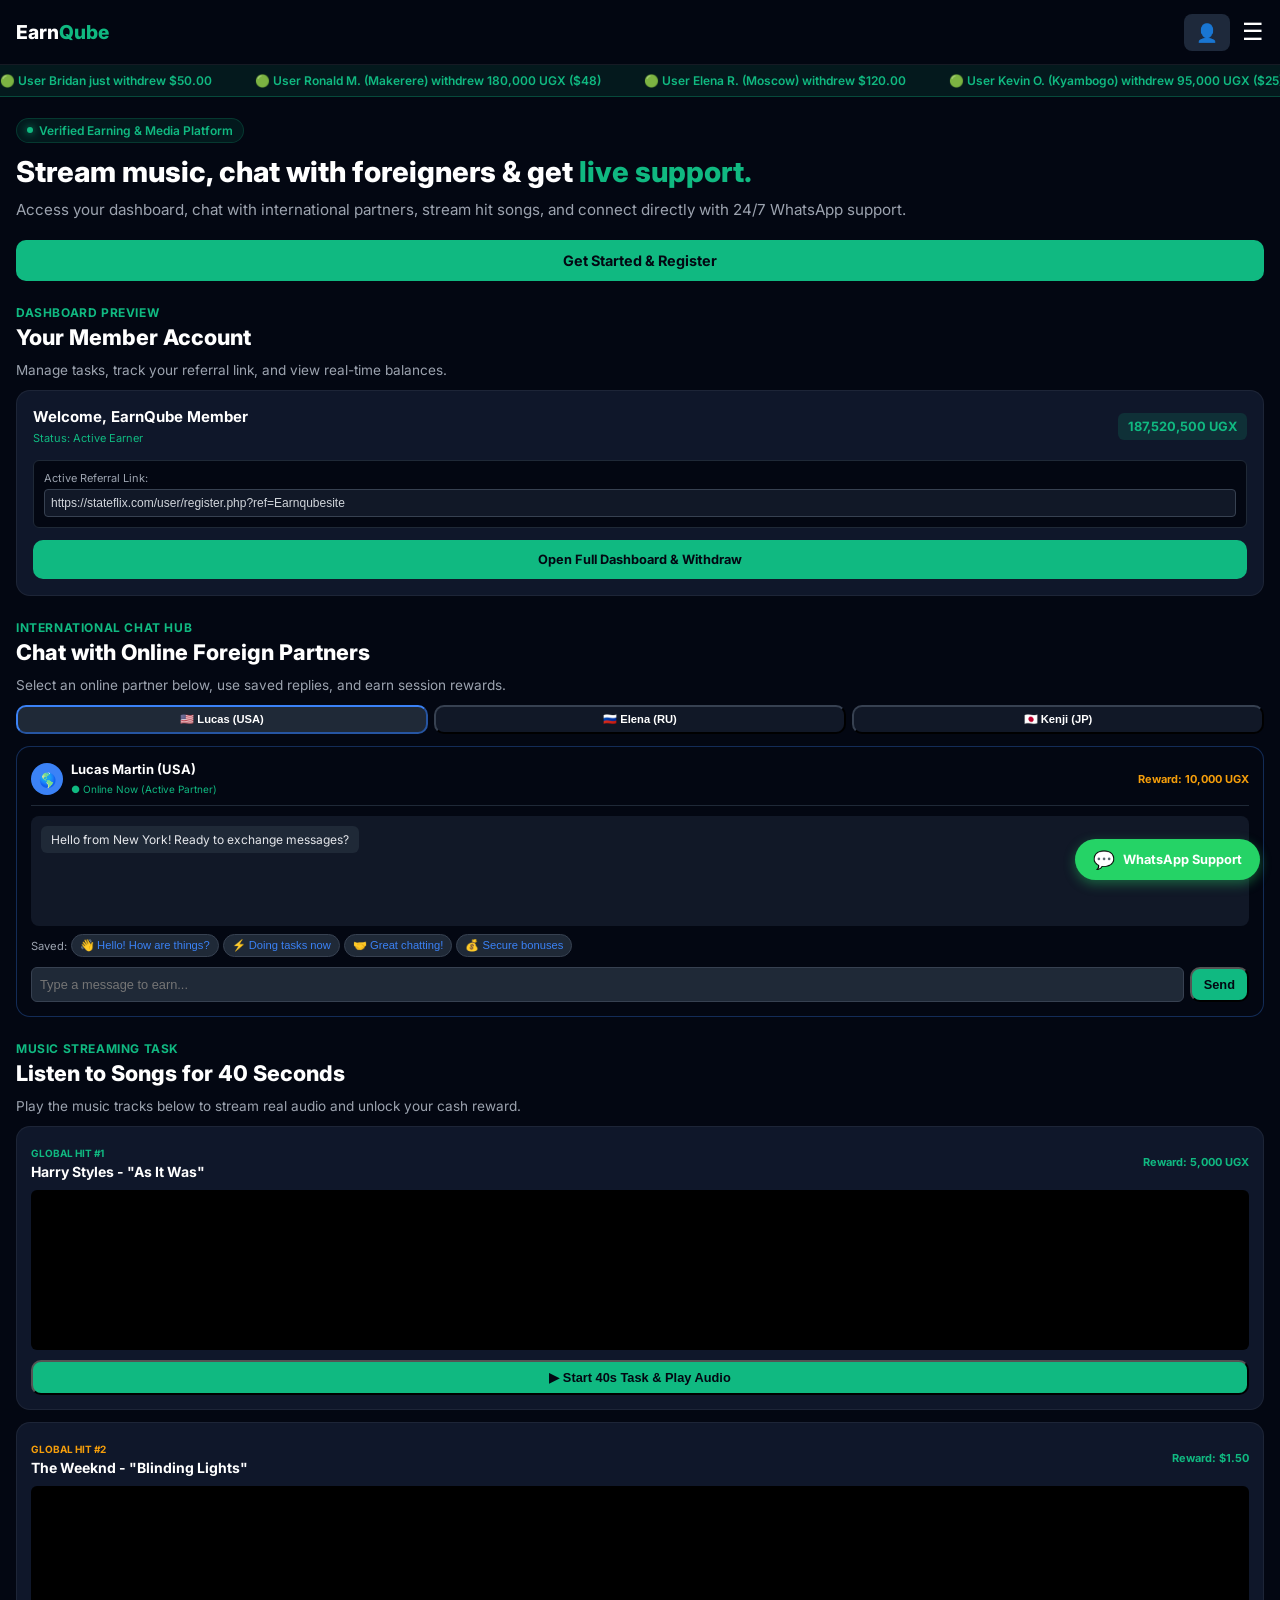
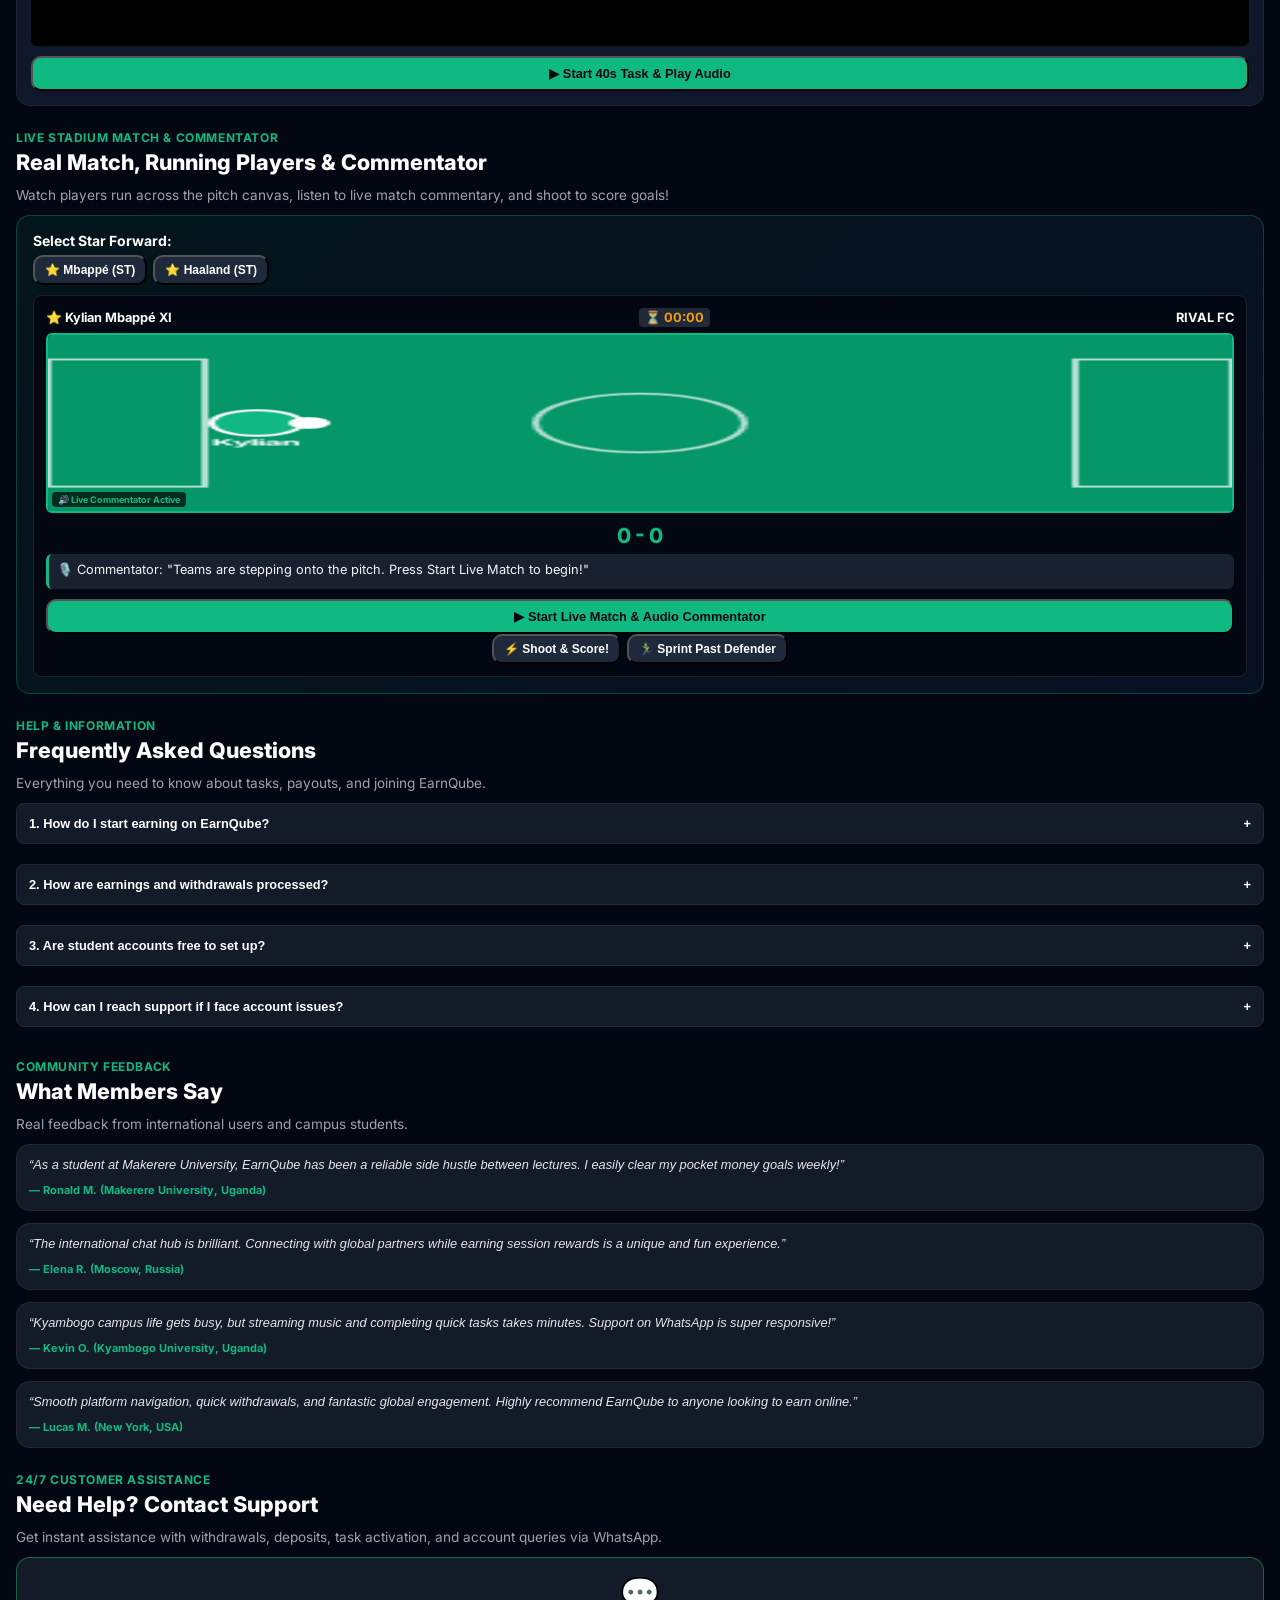
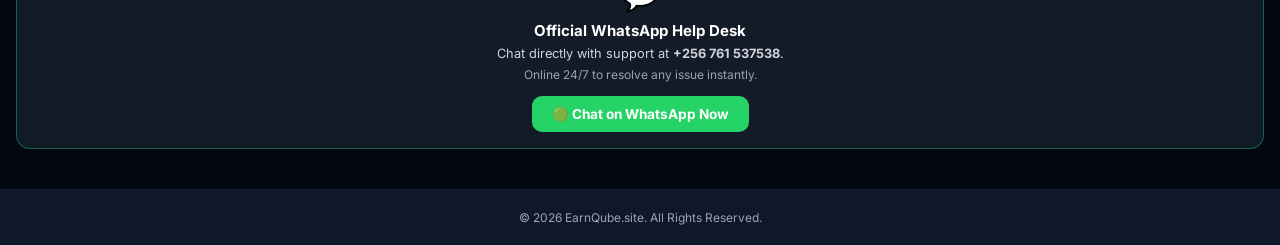
==== commit 8bd7f5b8: "index.html" ====
--- a/index.html
+++ b/index.html
@@ -56,6 +56,51 @@
     .whatsapp-float:hover {
       transform: scale(1.05);
     }
+    /* FAQ Accordion Styling */
+    .faq-item {
+      background: rgba(31,41,55,0.6);
+      border: 1px solid #1f2937;
+      border-radius: 8px;
+      margin-bottom: 8px;
+      overflow: hidden;
+    }
+    .faq-question {
+      width: 100%;
+      background: none;
+      border: none;
+      color: #fff;
+      text-align: left;
+      padding: 12px;
+      font-size: 0.8rem;
+      font-weight: 700;
+      display: flex;
+      justify-content: space-between;
+      align-items: center;
+      cursor: pointer;
+    }
+    .faq-answer {
+      padding: 0 12px 12px 12px;
+      font-size: 0.75rem;
+      color: #9ca3af;
+      display: none;
+      line-height: 1.4;
+    }
+    /* Quick Reply Saved Chips */
+    .quick-chip {
+      background: #1f2937;
+      color: #3b82f6;
+      border: 1px solid #374151;
+      border-radius: 12px;
+      padding: 4px 8px;
+      font-size: 0.7rem;
+      cursor: pointer;
+      white-space: nowrap;
+      transition: background 0.2s;
+    }
+    .quick-chip:hover {
+      background: #374151;
+      color: #fff;
+    }
   </style>
 </head>
 <body>
@@ -73,11 +118,11 @@
   <div class="live-ticker-container">
     <div class="live-ticker-track">
       <span>🟢 User Bridan just withdrew $50.00</span>
-      <span>🟢 User Ronald M. withdrew 180,000 UGX ($48)</span>
-      <span>🟢 User Brenda K. withdrew $120.00</span>
-      <span>🟢 User Kevin O. withdrew 95,000 UGX ($25)</span>
-      <span>🟢 User Shamim N. withdrew $75.00</span>
-      <span>🟢 User Davis L. withdrew $200.00</span>
+      <span>🟢 User Ronald M. (Makerere) withdrew 180,000 UGX ($48)</span>
+      <span>🟢 User Elena R. (Moscow) withdrew $120.00</span>
+      <span>🟢 User Kevin O. (Kyambogo) withdrew 95,000 UGX ($25)</span>
+      <span>🟢 User Lucas M. (New York) withdrew $75.00</span>
+      <span>🟢 User Shamim N. withdrew $200.00</span>
     </div>
   </div>
 
@@ -87,12 +132,13 @@
     <a href="#chat-section" onclick="toggleMenu()">Foreign Chat Hub</a>
     <a href="#music-tasks" onclick="toggleMenu()">Music Streaming Task</a>
     <a href="#gaming-tasks" onclick="toggleMenu()">Live DLS Match & Commentator</a>
-    <a href="https://wa.me/256761537538?text=Hello%20EarnQube%20Support,%20I%20need%20help%20with%20my%20account" target="_blank" rel="noopener">WhatsApp Support (+256 761 537538)</a>
+    <a href="#faq-section" onclick="toggleMenu()">FAQ</a>
     <a href="#testimonials" onclick="toggleMenu()">Testimonials</a>
+    <a href="#support-section" onclick="toggleMenu()">WhatsApp Support</a>
     <a href="https://stateflix.com/user/register.php?ref=Earnqubesite" class="menu-btn-join" target="_blank" rel="noopener">Join / Register Now</a>
   </div>
 
-  <!-- Floating WhatsApp Chat Widget (Connected to your number) -->
+  <!-- Floating WhatsApp Chat Widget -->
   <a href="https://wa.me/256761537538?text=Hello%20EarnQube%20Support,%20I%20need%20help%20with%20my%20account" class="whatsapp-float" target="_blank" rel="noopener">
     <span style="font-size: 1.1rem;">💬</span> WhatsApp Support
   </a>
@@ -115,66 +161,75 @@
 
     <!-- 1. USER DASHBOARD PANEL -->
     <section class="mobile-section" id="dashboard">
-      <div class="section-tag">ACCOUNT DASHBOARD</div>
-      <h2>Member Overview</h2>
-      <p style="font-size: 0.85rem; color: #9ca3af; margin-bottom: 12px;">Track your live earnings, active referral link, and completed tasks summary.</p>
-
-      <div class="mobile-card" style="background: linear-gradient(135deg, rgba(31,41,55,0.9), rgba(17,24,39,0.9)); border: 1px solid rgba(16,185,129,0.3); padding: 16px;">
+      <div class="section-tag">DASHBOARD PREVIEW</div>
+      <h2>Your Member Account</h2>
+      <p style="font-size: 0.85rem; color: #9ca3af; margin-bottom: 12px;">Manage tasks, track your referral link, and view real-time balances.</p>
+
+      <div class="mobile-card" style="padding: 16px;">
         <div style="display: flex; justify-content: space-between; align-items: center; margin-bottom: 14px;">
           <div>
-            <span style="font-size: 11px; color: #9ca3af;">Welcome back,</span>
-            <h3 style="font-size: 16px; color: #fff; margin: 0;">EarnQube Member</h3>
-          </div>
-          <span style="font-size: 10px; background: rgba(16,185,129,0.2); color: #10b981; padding: 4px 8px; border-radius: 4px; font-weight: 700;">🟢 Account Active</span>
-        </div>
-
-        <div style="display: grid; grid-template-columns: 1fr 1fr; gap: 8px; margin-bottom: 14px;">
-          <div style="background: rgba(3,7,18,0.6); padding: 10px; border-radius: 8px; border: 1px solid rgba(255,255,255,0.05);">
-            <span style="font-size: 10px; color: #9ca3af; display: block;">Total Balance</span>
-            <span style="font-size: 16px; font-weight: 800; color: #10b981;">18,500 UGX</span>
-            <span style="font-size: 9px; color: #f59e0b; display: block;">($5.00 USD)</span>
-          </div>
-          <div style="background: rgba(3,7,18,0.6); padding: 10px; border-radius: 8px; border: 1px solid rgba(255,255,255,0.05);">
-            <span style="font-size: 10px; color: #9ca3af; display: block;">Tasks Completed</span>
-            <span style="font-size: 16px; font-weight: 800; color: #fff;">14 Sessions</span>
-            <span style="font-size: 9px; color: #10b981; display: block;">Today: 3 Tasks</span>
-          </div>
-        </div>
-
-        <div style="background: rgba(16, 185, 129, 0.08); padding: 10px; border-radius: 8px; margin-bottom: 12px; font-size: 0.8rem;">
-          <span style="color: #10b981; font-weight: 700; display: block; margin-bottom: 2px;">🔗 Your Referral Link:</span>
-          <input type="text" readonly value="https://stateflix.com/user/register.php?ref=Earnqubesite" style="width: 100%; background: #030712; border: 1px solid #374151; color: #d1d5db; padding: 6px; font-size: 0.75rem; border-radius: 4px;" />
-        </div>
-
-        <a href="https://stateflix.com/user/register.php?ref=Earnqubesite" class="btn-primary" style="display: block; text-align: center; font-size: 0.8rem;" target="_blank" rel="noopener">Withdraw Earnings & Open Dashboard</a>
+            <h3 style="font-size: 15px; color: #fff; margin: 0;">Welcome, EarnQube Member</h3>
+            <span style="font-size: 11px; color: #10b981;">Status: Active Earner</span>
+          </div>
+          <div style="background: rgba(16,185,129,0.15); color: #10b981; padding: 6px 10px; border-radius: 6px; font-weight: 700; font-size: 0.8rem;">
+            187,520,500 UGX
+          </div>
+        </div>
+
+        <div class="mobile-stack" style="margin-bottom: 12px;">
+          <div style="background: #030712; padding: 10px; border-radius: 6px; border: 1px solid #1f2937;">
+            <span style="font-size: 11px; color: #9ca3af; display: block;">Active Referral Link:</span>
+            <input type="text" readonly value="https://stateflix.com/user/register.php?ref=Earnqubesite" style="width: 100%; background: #111827; border: 1px solid #374151; color: #d1d5db; padding: 6px; font-size: 0.75rem; border-radius: 4px; margin-top: 4px;" />
+          </div>
+        </div>
+
+        <a href="https://stateflix.com/user/register.php?ref=Earnqubesite" class="btn-primary" style="display: block; text-align: center; font-size: 0.8rem;" target="_blank" rel="noopener">Open Full Dashboard & Withdraw</a>
       </div>
     </section>
 
     <!-- 2. CHAT WITH FOREIGNERS SECTION -->
     <section class="mobile-section" id="chat-section">
-      <div class="section-tag">INTERNATIONAL ENGAGEMENT</div>
+      <div class="section-tag">INTERNATIONAL CHAT HUB</div>
       <h2>Chat with Online Foreign Partners</h2>
-      <p style="font-size: 0.85rem; color: #9ca3af; margin-bottom: 12px;">Connect with global members, exchange messages, and earn chat session bonuses.</p>
+      <p style="font-size: 0.85rem; color: #9ca3af; margin-bottom: 12px;">Select an online partner below, use saved replies, and earn session rewards.</p>
+
+      <div style="display: grid; grid-template-columns: 1fr 1fr 1fr; gap: 6px; margin-bottom: 12px;">
+        <button onclick="switchPartner(0, 'Lucas Martin', 'USA', 'Hello from New York! Ready to exchange messages?')" class="btn-secondary" style="font-size: 0.7rem; padding: 6px; text-align: center; background: #1f2937; border-color: #3b82f6;" id="partnerBtn-0">
+          🇺🇸 Lucas (USA)
+        </button>
+        <button onclick="switchPartner(1, 'Elena Rostova', 'Russia', 'Privet from Moscow! How are your tasks going?')" class="btn-secondary" style="font-size: 0.7rem; padding: 6px; text-align: center; background: #111827; border-color: #374151;" id="partnerBtn-1">
+          🇷🇺 Elena (RU)
+        </button>
+        <button onclick="switchPartner(2, 'Kenji Sato', 'Japan', 'Konnichiwa from Tokyo! Let us chat and earn.')" class="btn-secondary" style="font-size: 0.7rem; padding: 6px; text-align: center; background: #111827; border-color: #374151;" id="partnerBtn-2">
+          🇯🇵 Kenji (JP)
+        </button>
+      </div>
 
       <div class="mobile-card" style="padding: 14px; background: #030712; border: 1px solid rgba(59,130,246,0.3);">
         <div style="display: flex; align-items: center; justify-content: space-between; margin-bottom: 10px; border-bottom: 1px solid #1f2937; padding-bottom: 8px;">
           <div style="display: flex; align-items: center; gap: 8px;">
             <div style="width: 32px; height: 32px; background: #3b82f6; border-radius: 50%; display: flex; align-items: center; justify-content: center; font-weight: bold; color: #fff; font-size: 14px;">🌎</div>
             <div>
-              <h3 style="font-size: 13px; color: #fff; margin: 0;">Lucas Martin (USA)</h3>
+              <h3 id="activePartnerName" style="font-size: 13px; color: #fff; margin: 0;">Lucas Martin (USA)</h3>
               <span style="font-size: 10px; color: #10b981;">● Online Now (Active Partner)</span>
             </div>
           </div>
           <span style="font-size: 11px; color: #f59e0b; font-weight: 700;">Reward: 10,000 UGX</span>
         </div>
 
-        <div style="background: #111827; padding: 10px; border-radius: 8px; height: 110px; overflow-y: auto; font-size: 0.75rem; margin-bottom: 10px; display: flex; flex-direction: column; gap: 6px;">
+        <div id="chatMessageWindow" style="background: #111827; padding: 10px; border-radius: 8px; height: 110px; overflow-y: auto; font-size: 0.75rem; margin-bottom: 8px; display: flex; flex-direction: column; gap: 6px;">
           <div style="background: #1f2937; padding: 6px 10px; border-radius: 6px; max-width: 80%; align-self: flex-start; color: #e5e7eb;">
-            Hello from New York! How is your day going with the tasks on EarnQube?
-          </div>
-          <div style="background: #10b981; color: #030712; padding: 6px 10px; border-radius: 6px; max-width: 80%; align-self: flex-end; font-weight: 500;">
-            Hi Lucas! Going great, just finished listening to music and testing the platform.
-          </div>
+            Hello from New York! Ready to exchange messages?
+          </div>
+        </div>
+
+        <!-- Saved Quick-Reply Chips -->
+        <div style="display: flex; gap: 4px; overflow-x: auto; margin-bottom: 8px; padding-bottom: 2px;">
+          <span style="font-size: 0.7rem; color: #9ca3af; align-self: center; white-space: nowrap;">Saved:</span>
+          <button onclick="sendSavedReply('Hello! How are things going on your end?')" class="quick-chip">👋 Hello! How are things?</button>
+          <button onclick="sendSavedReply('I am completing my tasks right now!')" class="quick-chip">⚡ Doing tasks now</button>
+          <button onclick="sendSavedReply('Awesome chatting with you today!')" class="quick-chip">🤝 Great chatting!</button>
+          <button onclick="sendSavedReply('Let us secure those daily bonuses!')" class="quick-chip">💰 Secure bonuses</button>
         </div>
 
         <div style="display: flex; gap: 6px;">
@@ -186,12 +241,12 @@
 
     <!-- 3. MUSIC STREAMING TASK -->
     <section class="mobile-section" id="music-tasks">
-      <div class="section-tag">MUSIC STREAMING (Real Audio & Hits)</div>
+      <div class="section-tag">MUSIC STREAMING TASK</div>
       <h2>Listen to Songs for 40 Seconds</h2>
-      <p style="font-size: 0.85rem; color: #9ca3af; margin-bottom: 12px;">Play the actual song video or audio player below to stream real music tracks and unlock your reward.</p>
+      <p style="font-size: 0.85rem; color: #9ca3af; margin-bottom: 12px;">Play the music tracks below to stream real audio and unlock your cash reward.</p>
 
       <div class="mobile-stack">
-        <!-- Song 1: Harry Styles - As It Was -->
+        <!-- Song 1 -->
         <div class="mobile-card" style="padding: 14px;" id="songCard-0">
           <div style="display: flex; justify-content: space-between; align-items: center; margin-bottom: 8px;">
             <div>
@@ -202,11 +257,11 @@
           </div>
 
           <div style="position: relative; width: 100%; height: 160px; border-radius: 6px; overflow: hidden; margin-bottom: 10px; background: #000;">
-            <iframe width="100%" height="100%" src="https://www.youtube-nocookie.com/embed/H5v3kku4y6Q?enablejsapi=1" title="Harry Styles - As It Was" frameborder="0" allow="accelerometer; autoplay; clipboard-write; encrypted-media; gyroscope; picture-in-picture" allowfullscreen style="display: block;"></iframe>
+            <div id="yt-player-0"></div>
           </div>
 
           <div id="playerBox-0">
-            <button onclick="startMusicTask(0)" id="playBtn-0" class="btn-primary" style="width: 100%; font-size: 0.8rem; padding: 8px;">▶ Start 40s Task & Verify Stream</button>
+            <button onclick="startMusicTask(0)" id="playBtn-0" class="btn-primary" style="width: 100%; font-size: 0.8rem; padding: 8px;">▶ Start 40s Task & Play Audio</button>
             <div id="timerBox-0" style="display: none; text-align: center; font-size: 0.85rem; color: #f59e0b; font-weight: 700; padding: 6px; background: rgba(245, 158, 11, 0.1); border-radius: 6px;">
               🎵 Streaming Music... Time remaining: <span id="countdown-0">40</span>s
             </div>
@@ -216,7 +271,7 @@
           </div>
         </div>
 
-        <!-- Song 2: The Weeknd - Blinding Lights -->
+        <!-- Song 2 -->
         <div class="mobile-card" style="padding: 14px;" id="songCard-1">
           <div style="display: flex; justify-content: space-between; align-items: center; margin-bottom: 8px;">
             <div>
@@ -227,11 +282,11 @@
           </div>
 
           <div style="position: relative; width: 100%; height: 160px; border-radius: 6px; overflow: hidden; margin-bottom: 10px; background: #000;">
-            <iframe width="100%" height="100%" src="https://www.youtube-nocookie.com/embed/4NRXx6U8ABQ?enablejsapi=1" title="The Weeknd - Blinding Lights" frameborder="0" allow="accelerometer; autoplay; clipboard-write; encrypted-media; gyroscope; picture-in-picture" allowfullscreen style="display: block;"></iframe>
+            <div id="yt-player-1"></div>
           </div>
 
           <div id="playerBox-1">
-            <button onclick="startMusicTask(1)" id="playBtn-1" class="btn-primary" style="width: 100%; font-size: 0.8rem; padding: 8px;">▶ Start 40s Task & Verify Stream</button>
+            <button onclick="startMusicTask(1)" id="playBtn-1" class="btn-primary" style="width: 100%; font-size: 0.8rem; padding: 8px;">▶ Start 40s Task & Play Audio</button>
             <div id="timerBox-1" style="display: none; text-align: center; font-size: 0.85rem; color: #f59e0b; font-weight: 700; padding: 6px; background: rgba(245, 158, 11, 0.1); border-radius: 6px;">
               🎵 Streaming Music... Time remaining: <span id="countdown-1">40</span>s
             </div>
@@ -298,7 +353,89 @@
       </div>
     </section>
 
-    <!-- 5. WHATSAPP & CUSTOMER SUPPORT SECTION -->
+    <!-- 5. FREQUENTLY ASKED QUESTIONS (FAQ) -->
+    <section class="mobile-section" id="faq-section">
+      <div class="section-tag">HELP & INFORMATION</div>
+      <h2>Frequently Asked Questions</h2>
+      <p style="font-size: 0.85rem; color: #9ca3af; margin-bottom: 12px;">Everything you need to know about tasks, payouts, and joining EarnQube.</p>
+
+      <div class="mobile-stack">
+        <!-- FAQ 1 -->
+        <div class="faq-item">
+          <button class="faq-question" onclick="toggleFaq(this)">
+            <span>1. How do I start earning on EarnQube?</span>
+            <span>+</span>
+          </button>
+          <div class="faq-answer">
+            Simply register through our official link, access your user dashboard, and complete daily tasks such as streaming music, chatting with international partners, or playing mini-matches to accumulate rewards.
+          </div>
+        </div>
+
+        <!-- FAQ 2 -->
+        <div class="faq-item">
+          <button class="faq-question" onclick="toggleFaq(this)">
+            <span>2. How are earnings and withdrawals processed?</span>
+            <span>+</span>
+          </button>
+          <div class="faq-answer">
+            Pouts are processed securely through mobile money or direct electronic transfer. You can withdraw your earnings in UGX or USD directly from your account dashboard once you reach the minimum payout threshold.
+          </div>
+        </div>
+
+        <!-- FAQ 3 -->
+        <div class="faq-item">
+          <button class="faq-question" onclick="toggleFaq(this)">
+            <span>3. Are student accounts free to set up?</span>
+            <span>+</span>
+          </button>
+          <div class="faq-answer">
+            Yes! Students from universities like Makerere, Kyambogo, and colleges worldwide can easily create an account, log in between classes, and start performing digital tasks right away.
+          </div>
+        </div>
+
+        <!-- FAQ 4 -->
+        <div class="faq-item">
+          <button class="faq-question" onclick="toggleFaq(this)">
+            <span>4. How can I reach support if I face account issues?</span>
+            <span>+</span>
+          </button>
+          <div class="faq-answer">
+            Our 24/7 support team is always active. You can click the floating WhatsApp widget or message us directly at +256 761 537538 for instant assistance.
+          </div>
+        </div>
+      </div>
+    </section>
+
+    <!-- 6. MEMBER TESTIMONIALS (SECOND LAST) -->
+    <section class="mobile-section" id="testimonials">
+      <div class="section-tag">COMMUNITY FEEDBACK</div>
+      <h2>What Members Say</h2>
+      <p style="font-size: 0.85rem; color: #9ca3af; margin-bottom: 12px;">Real feedback from international users and campus students.</p>
+
+      <div class="mobile-stack">
+        <div class="mobile-card" style="padding: 12px; background: rgba(31,41,55,0.6);">
+          <p style="font-size: 0.8rem; color: #e5e7eb; font-style: italic; margin-bottom: 6px;">“As a student at Makerere University, EarnQube has been a reliable side hustle between lectures. I easily clear my pocket money goals weekly!”</p>
+          <span style="font-size: 11px; color: #10b981; font-weight: 700;">— Ronald M. (Makerere University, Uganda)</span>
+        </div>
+
+        <div class="mobile-card" style="padding: 12px; background: rgba(31,41,55,0.6);">
+          <p style="font-size: 0.8rem; color: #e5e7eb; font-style: italic; margin-bottom: 6px;">“The international chat hub is brilliant. Connecting with global partners while earning session rewards is a unique and fun experience.”</p>
+          <span style="font-size: 11px; color: #10b981; font-weight: 700;">— Elena R. (Moscow, Russia)</span>
+        </div>
+
+        <div class="mobile-card" style="padding: 12px; background: rgba(31,41,55,0.6);">
+          <p style="font-size: 0.8rem; color: #e5e7eb; font-style: italic; margin-bottom: 6px;">“Kyambogo campus life gets busy, but streaming music and completing quick tasks takes minutes. Support on WhatsApp is super responsive!”</p>
+          <span style="font-size: 11px; color: #10b981; font-weight: 700;">— Kevin O. (Kyambogo University, Uganda)</span>
+        </div>
+
+        <div class="mobile-card" style="padding: 12px; background: rgba(31,41,55,0.6);">
+          <p style="font-size: 0.8rem; color: #e5e7eb; font-style: italic; margin-bottom: 6px;">“Smooth platform navigation, quick withdrawals, and fantastic global engagement. Highly recommend EarnQube to anyone looking to earn online.”</p>
+          <span style="font-size: 11px; color: #10b981; font-weight: 700;">— Lucas M. (New York, USA)</span>
+        </div>
+      </div>
+    </section>
+
+    <!-- 7. WHATSAPP & CUSTOMER SUPPORT SECTION (AT THE VERY END) -->
     <section class="mobile-section" id="support-section">
       <div class="section-tag">24/7 CUSTOMER ASSISTANCE</div>
       <h2>Need Help? Contact Support</h2>
@@ -313,31 +450,10 @@
       </div>
     </section>
 
-    <!-- 6. MEMBER TESTIMONIALS SECTION -->
-    <section class="mobile-section" id="testimonials">
-      <div class="section-tag">COMMUNITY FEEDBACK</div>
-      <h2>What Members Say</h2>
-      <p style="font-size: 0.85rem; color: #9ca3af; margin-bottom: 12px;">Real feedback from active participants on EarnQube.</p>
-
-      <div class="mobile-stack">
-        <div class="mobile-card" style="padding: 12px; background: rgba(31,41,55,0.6);">
-          <p style="font-size: 0.8rem; color: #e5e7eb; font-style: italic; margin-bottom: 6px;">“I earned my first payout in under 24 hours. The tasks are easy and support responds instantly on WhatsApp.”</p>
-          <span style="font-size: 11px; color: #10b981; font-weight: 700;">— Sarah K.</span>
-        </div>
-
-        <div class="mobile-card" style="padding: 12px; background: rgba(31,41,55,0.6);">
-          <p style="font-size: 0.8rem; color: #e5e7eb; font-style: italic; margin-bottom: 6px;">“Great platform. I can complete a few tasks between classes, stream music, and cash out fast.”</p>
-          <span style="font-size: 11px; color: #10b981; font-weight: 700;">— Daniel M.</span>
-        </div>
-
-        <div class="mobile-card" style="padding: 12px; background: rgba(31,41,55,0.6);">
-          <p style="font-size: 0.8rem; color: #e5e7eb; font-style: italic; margin-bottom: 6px;">“24/7 WhatsApp support is excellent, and I appreciate the step-by-step task guidance.”</p>
-          <span style="font-size: 11px; color: #10b981; font-weight: 700;">— Amina R.</span>
-        </div>
-      </div>
-    </section>
-
   </main>
+
+  <!-- YouTube IFrame API Script for Music Players -->
+  <script src="https://www.youtube.com/iframe_api"></script>
 
   <script>
     function toggleMenu() {
@@ -345,33 +461,123 @@
       menu.style.display = menu.style.display === 'flex' ? 'none' : 'flex';
     }
 
-    // Foreign Chat Simulation Logic
+    // FAQ Accordion Toggle Logic
+    function toggleFaq(btn) {
+      const answer = btn.nextElementSibling;
+      const isOpen = answer.style.display === 'block';
+      answer.style.display = isOpen ? 'none' : 'block';
+      btn.querySelector('span:last-child').innerText = isOpen ? '+' : '-';
+    }
+
+    // 3 Online Foreign Partners State & Auto-Reply Data
+    let currentPartnerIndex = 0;
+    const partnersData = [
+      {
+        name: "Lucas Martin", country: "USA",
+        autoReplies: [
+          "That sounds awesome! New York is lively today too.",
+          "Keep up the great work on EarnQube, friend!",
+          "Definitely! Earning online makes life much easier.",
+          "Let us crush our weekly targets together!"
+        ]
+      },
+      {
+        name: "Elena Rostova", country: "Russia",
+        autoReplies: [
+          "Spasibo! Moscow weather is cold, but chatting with you is warm.",
+          "Wonderful! Task rewards on EarnQube are very reliable.",
+          "Da, let us keep exchanging messages and earning bonuses!",
+          "Very cool! Wishing you success with your studies and tasks."
+        ]
+      },
+      {
+        name: "Kenji Sato", country: "Japan",
+        autoReplies: [
+          "Arigatou! Tokyo is great. How are things on your side?",
+          "Fantastic progress! Consistency is key on this platform.",
+          "Hai! Let us keep our chat active and secure our rewards.",
+          "Wonderful mindset! Let's reach our goals today."
+        ]
+      }
+    ];
+
+    function switchPartner(index, name, country, defaultText) {
+      currentPartnerIndex = index;
+      document.getElementById('activePartnerName').innerText = `${name} (${country})`;
+      
+      for (let i = 0; i < 3; i++) {
+        document.getElementById('partnerBtn-' + i).style.background = '#111827';
+        document.getElementById('partnerBtn-' + i).style.borderColor = '#374151';
+      }
+      document.getElementById('partnerBtn-' + index).style.background = '#1f2937';
+      document.getElementById('partnerBtn-' + index).style.borderColor = '#3b82f6';
+
+      const chatWindow = document.getElementById('chatMessageWindow');
+      chatWindow.innerHTML = `<div style="background: #1f2937; padding: 6px 10px; border-radius: 6px; max-width: 80%; align-self: flex-start; color: #e5e7eb;">${defaultText}</div>`;
+    }
+
+    // Send Saved Quick Reply
+    function sendSavedReply(text) {
+      document.getElementById('chatMsgInput').value = text;
+      sendChatMessage();
+    }
+
+    // Foreign Chat Message Logic with Automatic Partner Reply
     function sendChatMessage() {
       const input = document.getElementById('chatMsgInput');
-      if (!input.value.trim()) return;
+      const textVal = input.value.trim();
+      if (!textVal) return;
       
-      const chatBox = input.parentElement.previousElementSibling;
+      const chatBox = document.getElementById('chatMessageWindow');
       const userMsg = document.createElement('div');
       userMsg.style.cssText = "background: #10b981; color: #030712; padding: 6px 10px; border-radius: 6px; max-width: 80%; align-self: flex-end; font-weight: 500;";
-      userMsg.innerText = input.value;
+      userMsg.innerText = textVal;
       chatBox.appendChild(userMsg);
       
       input.value = '';
       chatBox.scrollTop = chatBox.scrollHeight;
 
+      // Pick a random auto-reply from the current active partner
       setTimeout(() => {
+        const pData = partnersData[currentPartnerIndex];
+        const randomReply = pData.autoReplies[Math.floor(Math.random() * pData.autoReplies.length)];
+
         const replyMsg = document.createElement('div');
         replyMsg.style.cssText = "background: #1f2937; padding: 6px 10px; border-radius: 6px; max-width: 80%; align-self: flex-start; color: #e5e7eb;";
-        replyMsg.innerText = "That's awesome! Keep up the great engagement on EarnQube.";
+        replyMsg.innerText = randomReply;
         chatBox.appendChild(replyMsg);
         chatBox.scrollTop = chatBox.scrollHeight;
-      }, 1000);
-    }
-
-    // Music Task Timer Logic
+      }, 1200);
+    }
+
+    // YouTube IFrame API Integration for Audio/Music Playing
+    let ytPlayers = {};
+    const songVideoIds = ['H5v3kku4y6Q', '4NRXx6U8ABQ'];
+
+    function onYouTubeIframeAPIReady() {
+      for (let i = 0; i < songVideoIds.length; i++) {
+        ytPlayers[i] = new YT.Player('yt-player-' + i, {
+          height: '100%',
+          width: '100%',
+          videoId: songVideoIds[i],
+          playerVars: {
+            'playsinline': 1,
+            'controls': 1,
+            'enablejsapi': 1
+          }
+        });
+      }
+    }
+
+    // Music Task Timer & Audio Play Logic
     function startMusicTask(index) {
       document.getElementById('playBtn-' + index).style.display = 'none';
       document.getElementById('timerBox-' + index).style.display = 'block';
+
+      // Trigger actual audio playback via YouTube API
+      if (ytPlayers[index] && typeof ytPlayers[index].playVideo === 'function') {
+        ytPlayers[index].playVideo();
+      }
 
       let timeLeft = 40;
       const countdownEl = document.getElementById('countdown-' + index);
@@ -429,7 +635,6 @@
       ctx.arc(canvas.width / 2, canvas.height / 2, 30, 0, Math.PI * 2);
       ctx.stroke();
 
-      // Running Player Avatar
       ctx.fillStyle = '#10b981';
       ctx.beginPath();
       ctx.arc(pX, pY, 13, 0, Math.PI * 2);
@@ -443,7 +648,6 @@
       ctx.textAlign = 'center';
       ctx.fillText(currentStar.split(' ')[0], pX, pY + 23);
 
-      // Ball
       ctx.fillStyle = '#ffffff';
       ctx.beginPath();
       ctx.arc(bX, bY, 5, 0, Math.PI * 2);
@@ -505,7 +709,7 @@
 
           if (bx >= 310) {
             clearInterval(anim);
-            isShoprints = false;
+            isShooting = false;
             setTimeout(() => {
               playerX = 70;
               drawPitchScene(playerX, 90, playerX + 14, 90);
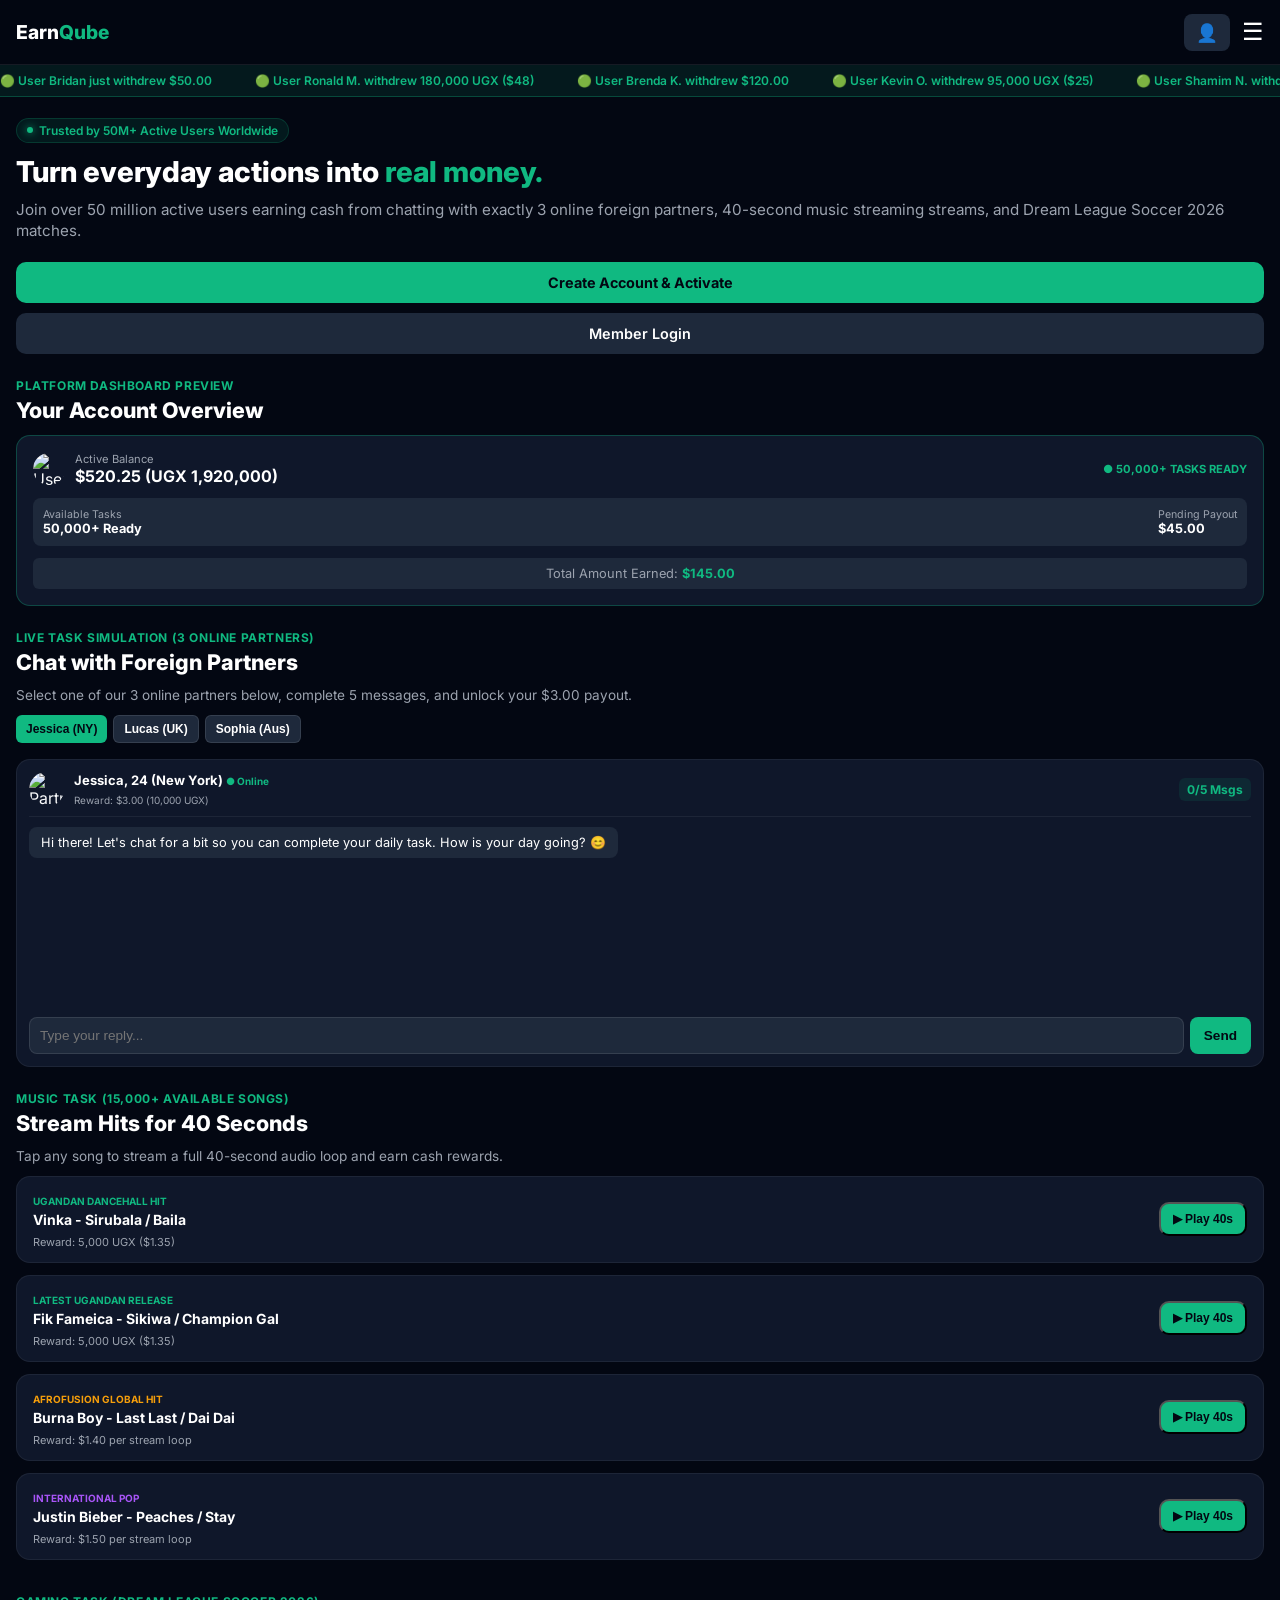
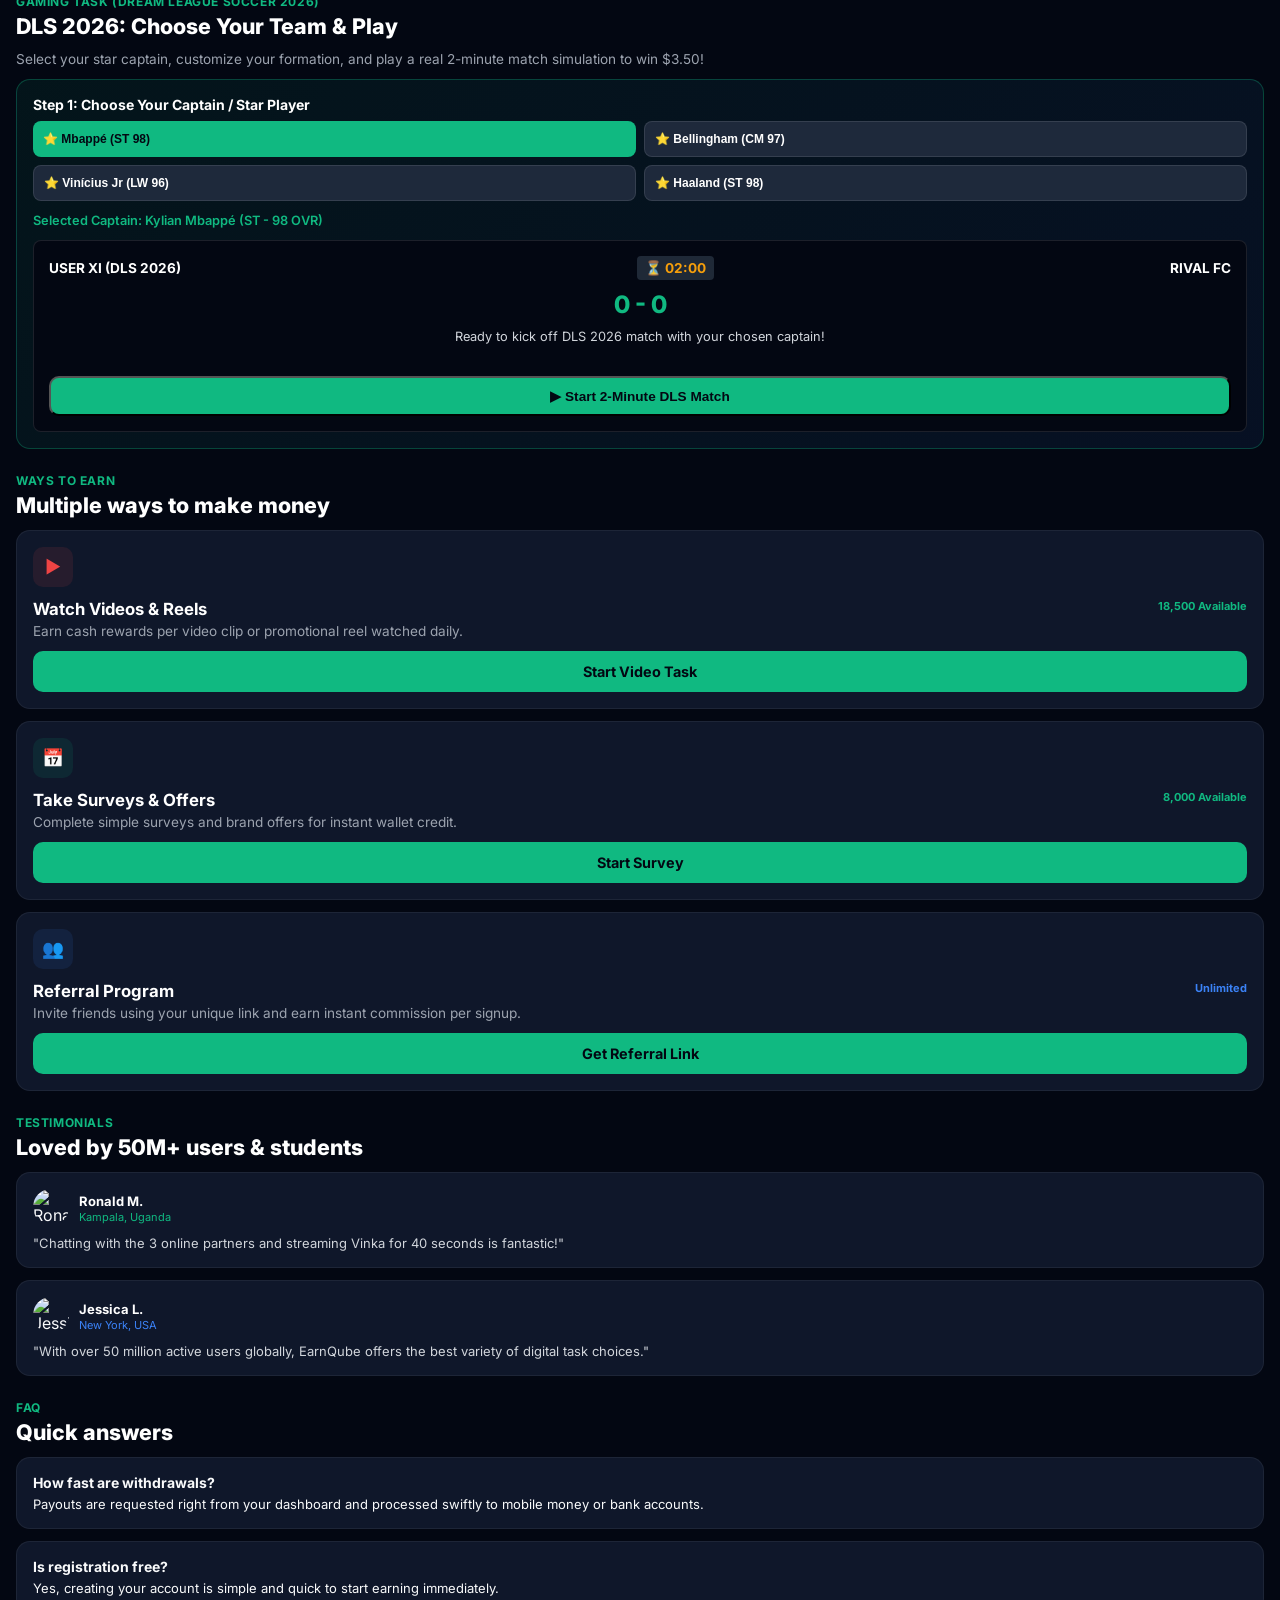
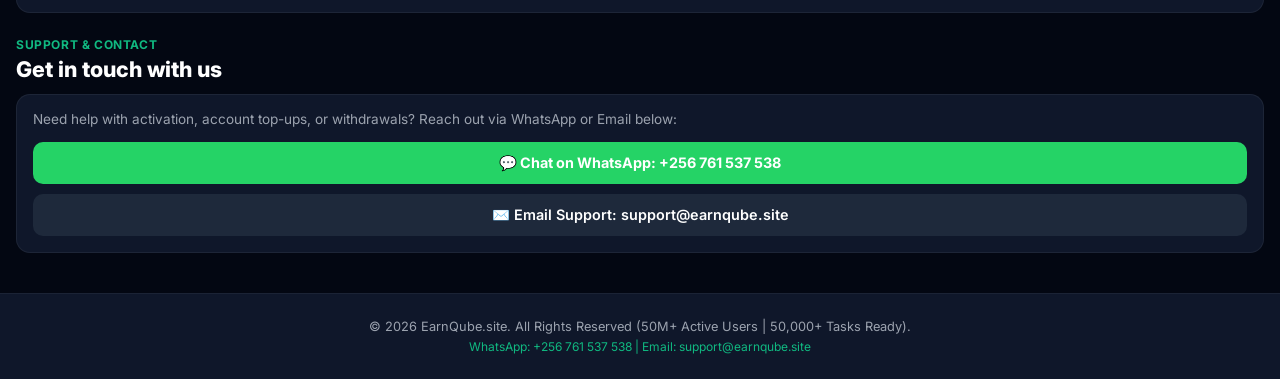
==== commit 702f033a: "index.html" ====
--- a/index.html
+++ b/index.html
@@ -3,10 +3,11 @@
 <head>
   <meta charset="UTF-8" />
   <meta name="viewport" content="width=device-width, initial-scale=1.0, maximum-scale=1.0, user-scalable=no" />
-  <title>EarnQube.site | Dashboard, Live Chat, Music & Support</title>
+  <title>EarnQube.site | Mobile Earning Platform</title>
   <link rel="stylesheet" href="styles.css" />
   <link href="https://fonts.googleapis.com/css2?family=Inter:wght@400;500;600;700;800&display=swap" rel="stylesheet" />
   <style>
+    /* Live Payout Ticker Styles */
     .live-ticker-container {
       background: rgba(16, 185, 129, 0.1);
       border-bottom: 1px solid rgba(16, 185, 129, 0.3);
@@ -34,73 +35,6 @@
       0% { transform: translateX(0); }
       100% { transform: translateX(-50%); }
     }
-    /* Floating WhatsApp Button */
-    .whatsapp-float {
-      position: fixed;
-      bottom: 20px;
-      right: 20px;
-      background-color: #25d366;
-      color: #fff;
-      border-radius: 50px;
-      padding: 10px 18px;
-      display: flex;
-      align-items: center;
-      gap: 8px;
-      box-shadow: 0 4px 12px rgba(37, 211, 102, 0.4);
-      z-index: 1000;
-      font-weight: 700;
-      font-size: 0.8rem;
-      text-decoration: none;
-      transition: transform 0.2s;
-    }
-    .whatsapp-float:hover {
-      transform: scale(1.05);
-    }
-    /* FAQ Accordion Styling */
-    .faq-item {
-      background: rgba(31,41,55,0.6);
-      border: 1px solid #1f2937;
-      border-radius: 8px;
-      margin-bottom: 8px;
-      overflow: hidden;
-    }
-    .faq-question {
-      width: 100%;
-      background: none;
-      border: none;
-      color: #fff;
-      text-align: left;
-      padding: 12px;
-      font-size: 0.8rem;
-      font-weight: 700;
-      display: flex;
-      justify-content: space-between;
-      align-items: center;
-      cursor: pointer;
-    }
-    .faq-answer {
-      padding: 0 12px 12px 12px;
-      font-size: 0.75rem;
-      color: #9ca3af;
-      display: none;
-      line-height: 1.4;
-    }
-    /* Quick Reply Saved Chips */
-    .quick-chip {
-      background: #1f2937;
-      color: #3b82f6;
-      border: 1px solid #374151;
-      border-radius: 12px;
-      padding: 4px 8px;
-      font-size: 0.7rem;
-      cursor: pointer;
-      white-space: nowrap;
-      transition: background 0.2s;
-    }
-    .quick-chip:hover {
-      background: #374151;
-      color: #fff;
-    }
   </style>
 </head>
 <body>
@@ -109,7 +43,7 @@
   <header class="mobile-navbar">
     <div class="logo">Earn<span>Qube</span></div>
     <div class="mobile-nav-right">
-      <a href="#dashboard" class="nav-icon-btn">&#128100;</a>
+      <a href="https://stateflix.com/user/login.php" class="nav-icon-btn" target="_blank" rel="noopener">&#128100;</a>
       <button class="menu-toggle" onclick="toggleMenu()">&#9776;</button>
     </div>
   </header>
@@ -118,30 +52,33 @@
   <div class="live-ticker-container">
     <div class="live-ticker-track">
       <span>🟢 User Bridan just withdrew $50.00</span>
-      <span>🟢 User Ronald M. (Makerere) withdrew 180,000 UGX ($48)</span>
-      <span>🟢 User Elena R. (Moscow) withdrew $120.00</span>
-      <span>🟢 User Kevin O. (Kyambogo) withdrew 95,000 UGX ($25)</span>
-      <span>🟢 User Lucas M. (New York) withdrew $75.00</span>
-      <span>🟢 User Shamim N. withdrew $200.00</span>
+      <span>🟢 User Ronald M. withdrew 180,000 UGX ($48)</span>
+      <span>🟢 User Brenda K. withdrew $120.00</span>
+      <span>🟢 User Kevin O. withdrew 95,000 UGX ($25)</span>
+      <span>🟢 User Shamim N. withdrew $75.00</span>
+      <span>🟢 User Davis L. withdrew $200.00</span>
+      <!-- Duplicate set for seamless infinite loop -->
+      <span>🟢 User Bridan just withdrew $50.00</span>
+      <span>🟢 User Ronald M. withdrew 180,000 UGX ($48)</span>
+      <span>🟢 User Brenda K. withdrew $120.00</span>
+      <span>🟢 User Kevin O. withdrew 95,000 UGX ($25)</span>
+      <span>🟢 User Shamim N. withdrew $75.00</span>
+      <span>🟢 User Davis L. withdrew $200.00</span>
     </div>
   </div>
 
   <!-- Mobile Dropdown Menu -->
   <div id="mobileMenu" class="mobile-dropdown">
-    <a href="#dashboard" onclick="toggleMenu()">Dashboard Overview</a>
-    <a href="#chat-section" onclick="toggleMenu()">Foreign Chat Hub</a>
+    <a href="#dashboard" onclick="toggleMenu()">Dashboard</a>
+    <a href="#interactive-chat" onclick="toggleMenu()">Foreigner Chat Tasks</a>
     <a href="#music-tasks" onclick="toggleMenu()">Music Streaming Task</a>
-    <a href="#gaming-tasks" onclick="toggleMenu()">Live DLS Match & Commentator</a>
-    <a href="#faq-section" onclick="toggleMenu()">FAQ</a>
+    <a href="#gaming-tasks" onclick="toggleMenu()">DLS 2026 Match Task</a>
+    <a href="#how-to-earn" onclick="toggleMenu()">Ways to Earn</a>
     <a href="#testimonials" onclick="toggleMenu()">Testimonials</a>
-    <a href="#support-section" onclick="toggleMenu()">WhatsApp Support</a>
-    <a href="https://stateflix.com/user/register.php?ref=Earnqubesite" class="menu-btn-join" target="_blank" rel="noopener">Join / Register Now</a>
+    <a href="#faq" onclick="toggleMenu()">FAQ</a>
+    <a href="#support" onclick="toggleMenu()">Support & Contact</a>
+    <a href="https://stateflix.com/user/register.php?ref=Earnqubesite" class="menu-btn-join" target="_blank" rel="noopener">Join Now / Register</a>
   </div>
-
-  <!-- Floating WhatsApp Chat Widget -->
-  <a href="https://wa.me/256761537538?text=Hello%20EarnQube%20Support,%20I%20need%20help%20with%20my%20account" class="whatsapp-float" target="_blank" rel="noopener">
-    <span style="font-size: 1.1rem;">💬</span> WhatsApp Support
-  </a>
 
   <!-- Main Mobile Container -->
   <main class="mobile-container">
@@ -149,592 +86,596 @@
     <!-- Hero Section -->
     <section class="mobile-hero">
       <div class="badge">
-        <span class="dot-indicator"></span> Verified Earning & Media Platform
-      </div>
-      <h1>Stream music, chat with foreigners & get <span class="green-text">live support.</span></h1>
-      <p>Access your dashboard, chat with international partners, stream hit songs, and connect directly with 24/7 WhatsApp support.</p>
+        <span class="dot-indicator"></span> Trusted by 50M+ Active Users Worldwide
+      </div>
+      <h1>Turn everyday actions into <span class="green-text">real money.</span></h1>
+      <p>Join over 50 million active users earning cash from chatting with exactly 3 online foreign partners, 40-second music streaming streams, and Dream League Soccer 2026 matches.</p>
       
       <div class="hero-buttons">
-        <a href="https://stateflix.com/user/register.php?ref=Earnqubesite" class="btn-primary" target="_blank" rel="noopener">Get Started & Register</a>
-      </div>
-    </section>
-
-    <!-- 1. USER DASHBOARD PANEL -->
+        <a href="https://stateflix.com/user/register.php?ref=Earnqubesite" class="btn-primary" target="_blank" rel="noopener">Create Account & Activate</a>
+        <a href="https://stateflix.com/user/login.php" class="btn-secondary" target="_blank" rel="noopener">Member Login</a>
+      </div>
+    </section>
+
+    <!-- EarnQube User Dashboard & Balance Preview -->
     <section class="mobile-section" id="dashboard">
-      <div class="section-tag">DASHBOARD PREVIEW</div>
-      <h2>Your Member Account</h2>
-      <p style="font-size: 0.85rem; color: #9ca3af; margin-bottom: 12px;">Manage tasks, track your referral link, and view real-time balances.</p>
-
-      <div class="mobile-card" style="padding: 16px;">
-        <div style="display: flex; justify-content: space-between; align-items: center; margin-bottom: 14px;">
+      <div class="section-tag">PLATFORM DASHBOARD PREVIEW</div>
+      <h2>Your Account Overview</h2>
+
+      <div class="dashboard-preview-card">
+        <div class="preview-header">
+          <div class="user-info">
+            <img src="https://images.unsplash.com/photo-1534528741775-53994a69daeb?w=100" alt="User">
+            <div>
+              <small>Active Balance</small>
+              <strong>$520.25 (UGX 1,920,000)</strong>
+            </div>
+          </div>
+          <span class="live-pill">● 50,000+ TASKS READY</span>
+        </div>
+        <div class="preview-stats" style="margin-bottom: 12px;">
+          <div><small>Available Tasks</small><strong class="green-text">50,000+ Ready</strong></div>
+          <div><small>Pending Payout</small><strong class="green-text">$45.00</strong></div>
+        </div>
+        <div style="font-size: 0.8rem; color: #9ca3af; text-align: center; background: var(--bg-accent); padding: 8px; border-radius: 6px;">
+          Total Amount Earned: <span style="color: #10b981; font-weight: 700;">$145.00</span>
+        </div>
+      </div>
+    </section>
+
+    <!-- Interactive 3 Foreign Partners Chat Task Section -->
+    <section class="mobile-section" id="interactive-chat">
+      <div class="section-tag">LIVE TASK SIMULATION (3 Online Partners)</div>
+      <h2>Chat with Foreign Partners</h2>
+      <p style="font-size: 0.85rem; color: #9ca3af; margin-bottom: 12px;">Select one of our 3 online partners below, complete 5 messages, and unlock your $3.00 payout.</p>
+
+      <!-- Exactly 3 Partner Selection Tabs -->
+      <div style="display: flex; gap: 6px; margin-bottom: 12px; overflow-x: auto; padding-bottom: 4px;">
+        <button onclick="switchPartner('Jessica', '24 (New York)', 'https://images.unsplash.com/photo-1494790108377-be9c29b29330?w=100', 0)" class="partner-tab active-tab" id="tab-0" style="background: var(--color-primary); color: #030712; border: none; padding: 6px 10px; border-radius: 6px; font-size: 0.75rem; font-weight: 700; cursor: pointer; white-space: nowrap;">Jessica (NY)</button>
+        <button onclick="switchPartner('Lucas', '27 (London)', 'https://images.unsplash.com/photo-1500648767791-00dcc994a43e?w=100', 1)" class="partner-tab" id="tab-1" style="background: var(--bg-accent); color: #fff; border: 1px solid rgba(255,255,255,0.1); padding: 6px 10px; border-radius: 6px; font-size: 0.75rem; font-weight: 600; cursor: pointer; white-space: nowrap;">Lucas (UK)</button>
+        <button onclick="switchPartner('Sophia', '22 (Sydney)', 'https://images.unsplash.com/photo-1534528741775-53994a69daeb?w=100', 2)" class="partner-tab" id="tab-2" style="background: var(--bg-accent); color: #fff; border: 1px solid rgba(255,255,255,0.1); padding: 6px 10px; border-radius: 6px; font-size: 0.75rem; font-weight: 600; cursor: pointer; white-space: nowrap;">Sophia (Aus)</button>
+      </div>
+
+      <div class="mobile-card" style="padding: 12px;">
+        <div style="display: flex; justify-content: space-between; align-items: center; margin-bottom: 10px; border-bottom: 1px solid rgba(255,255,255,0.06); padding-bottom: 8px;">
+          <div style="display: flex; align-items: center; gap: 10px;">
+            <img id="partnerImg" src="https://images.unsplash.com/photo-1494790108377-be9c29b29330?w=100" alt="Partner" style="width: 35px; height: 35px; border-radius: 50%; object-fit: cover;">
+            <div>
+              <strong id="partnerName" style="font-size: 13px; color: #fff; display: block;">Jessica, 24 (New York) <span style="color: #10b981; font-size: 10px;">● Online</span></strong>
+              <small style="color: #9ca3af; font-size: 10px;">Reward: $3.00 (10,000 UGX)</small>
+            </div>
+          </div>
+          <div style="background: rgba(16,185,129,0.1); color: #10b981; padding: 4px 8px; border-radius: 6px; font-size: 0.75rem; font-weight: 700;">
+            <span id="msgCount">0</span>/5 Msgs
+          </div>
+        </div>
+
+        <div id="chatFeed" style="height: 180px; overflow-y: auto; display: flex; flex-direction: column; gap: 8px; margin-bottom: 10px; font-size: 0.8rem; padding-right: 4px;">
+          <div id="initialGreeting" style="background: var(--bg-accent); padding: 8px 12px; border-radius: 8px; max-width: 85%; align-self: flex-start; color: #fff;">
+            Hi there! Let's chat for a bit so you can complete your daily task. How is your day going? 😊
+          </div>
+        </div>
+
+        <div id="chatInputArea" style="display: flex; gap: 6px;">
+          <input type="text" id="chatInput" placeholder="Type your reply..." oninput="autoSaveDraft(this.value)" style="flex: 1; background: var(--bg-accent); border: 1px solid rgba(255,255,255,0.1); padding: 10px; border-radius: 8px; color: #fff; font-size: 0.85rem; outline: none;" />
+          <button onclick="sendChatMessage()" style="background: var(--color-primary); color: #030712; border: none; padding: 0 14px; border-radius: 8px; font-weight: 700; cursor: pointer; font-size: 0.85rem;">Send</button>
+        </div>
+
+        <div id="claimBox" style="display: none; text-align: center; background: rgba(16,185,129,0.08); border: 1px solid rgba(16,185,129,0.3); padding: 15px; border-radius: 10px; margin-top: 10px;">
+          <div style="font-size: 24px; margin-bottom: 5px;">🎉</div>
+          <h3 style="font-size: 15px; color: #fff; margin-bottom: 4px;">Task Completed Successfully!</h3>
+          <p style="font-size: 0.8rem; color: #9ca3af; margin-bottom: 12px;">You've earned <strong>$3.00</strong> from this chat session.</p>
+          <a href="https://stateflix.com/user/register.php?ref=Earnqubesite" class="btn-primary" style="display: block; text-align: center; font-size: 0.85rem;" target="_blank" rel="noopener">Claim $3.00 & Create Account</a>
+        </div>
+      </div>
+    </section>
+
+    <!-- Music Streaming Task Section: 40-Second Playable Audio -->
+    <section class="mobile-section" id="music-tasks">
+      <div class="section-tag">MUSIC TASK (15,000+ Available Songs)</div>
+      <h2>Stream Hits for 40 Seconds</h2>
+      <p style="font-size: 0.85rem; color: #9ca3af; margin-bottom: 12px;">Tap any song to stream a full 40-second audio loop and earn cash rewards.</p>
+
+      <div class="mobile-stack">
+        <!-- Vinka Hit Track -->
+        <div class="mobile-card" style="display: flex; justify-content: space-between; align-items: center; padding: 12px 16px;">
           <div>
-            <h3 style="font-size: 15px; color: #fff; margin: 0;">Welcome, EarnQube Member</h3>
-            <span style="font-size: 11px; color: #10b981;">Status: Active Earner</span>
-          </div>
-          <div style="background: rgba(16,185,129,0.15); color: #10b981; padding: 6px 10px; border-radius: 6px; font-weight: 700; font-size: 0.8rem;">
-            187,520,500 UGX
-          </div>
-        </div>
-
-        <div class="mobile-stack" style="margin-bottom: 12px;">
-          <div style="background: #030712; padding: 10px; border-radius: 6px; border: 1px solid #1f2937;">
-            <span style="font-size: 11px; color: #9ca3af; display: block;">Active Referral Link:</span>
-            <input type="text" readonly value="https://stateflix.com/user/register.php?ref=Earnqubesite" style="width: 100%; background: #111827; border: 1px solid #374151; color: #d1d5db; padding: 6px; font-size: 0.75rem; border-radius: 4px; margin-top: 4px;" />
-          </div>
-        </div>
-
-        <a href="https://stateflix.com/user/register.php?ref=Earnqubesite" class="btn-primary" style="display: block; text-align: center; font-size: 0.8rem;" target="_blank" rel="noopener">Open Full Dashboard & Withdraw</a>
-      </div>
-    </section>
-
-    <!-- 2. CHAT WITH FOREIGNERS SECTION -->
-    <section class="mobile-section" id="chat-section">
-      <div class="section-tag">INTERNATIONAL CHAT HUB</div>
-      <h2>Chat with Online Foreign Partners</h2>
-      <p style="font-size: 0.85rem; color: #9ca3af; margin-bottom: 12px;">Select an online partner below, use saved replies, and earn session rewards.</p>
-
-      <div style="display: grid; grid-template-columns: 1fr 1fr 1fr; gap: 6px; margin-bottom: 12px;">
-        <button onclick="switchPartner(0, 'Lucas Martin', 'USA', 'Hello from New York! Ready to exchange messages?')" class="btn-secondary" style="font-size: 0.7rem; padding: 6px; text-align: center; background: #1f2937; border-color: #3b82f6;" id="partnerBtn-0">
-          🇺🇸 Lucas (USA)
-        </button>
-        <button onclick="switchPartner(1, 'Elena Rostova', 'Russia', 'Privet from Moscow! How are your tasks going?')" class="btn-secondary" style="font-size: 0.7rem; padding: 6px; text-align: center; background: #111827; border-color: #374151;" id="partnerBtn-1">
-          🇷🇺 Elena (RU)
-        </button>
-        <button onclick="switchPartner(2, 'Kenji Sato', 'Japan', 'Konnichiwa from Tokyo! Let us chat and earn.')" class="btn-secondary" style="font-size: 0.7rem; padding: 6px; text-align: center; background: #111827; border-color: #374151;" id="partnerBtn-2">
-          🇯🇵 Kenji (JP)
-        </button>
-      </div>
-
-      <div class="mobile-card" style="padding: 14px; background: #030712; border: 1px solid rgba(59,130,246,0.3);">
-        <div style="display: flex; align-items: center; justify-content: space-between; margin-bottom: 10px; border-bottom: 1px solid #1f2937; padding-bottom: 8px;">
-          <div style="display: flex; align-items: center; gap: 8px;">
-            <div style="width: 32px; height: 32px; background: #3b82f6; border-radius: 50%; display: flex; align-items: center; justify-content: center; font-weight: bold; color: #fff; font-size: 14px;">🌎</div>
-            <div>
-              <h3 id="activePartnerName" style="font-size: 13px; color: #fff; margin: 0;">Lucas Martin (USA)</h3>
-              <span style="font-size: 10px; color: #10b981;">● Online Now (Active Partner)</span>
-            </div>
-          </div>
-          <span style="font-size: 11px; color: #f59e0b; font-weight: 700;">Reward: 10,000 UGX</span>
-        </div>
-
-        <div id="chatMessageWindow" style="background: #111827; padding: 10px; border-radius: 8px; height: 110px; overflow-y: auto; font-size: 0.75rem; margin-bottom: 8px; display: flex; flex-direction: column; gap: 6px;">
-          <div style="background: #1f2937; padding: 6px 10px; border-radius: 6px; max-width: 80%; align-self: flex-start; color: #e5e7eb;">
-            Hello from New York! Ready to exchange messages?
-          </div>
-        </div>
-
-        <!-- Saved Quick-Reply Chips -->
-        <div style="display: flex; gap: 4px; overflow-x: auto; margin-bottom: 8px; padding-bottom: 2px;">
-          <span style="font-size: 0.7rem; color: #9ca3af; align-self: center; white-space: nowrap;">Saved:</span>
-          <button onclick="sendSavedReply('Hello! How are things going on your end?')" class="quick-chip">👋 Hello! How are things?</button>
-          <button onclick="sendSavedReply('I am completing my tasks right now!')" class="quick-chip">⚡ Doing tasks now</button>
-          <button onclick="sendSavedReply('Awesome chatting with you today!')" class="quick-chip">🤝 Great chatting!</button>
-          <button onclick="sendSavedReply('Let us secure those daily bonuses!')" class="quick-chip">💰 Secure bonuses</button>
-        </div>
-
-        <div style="display: flex; gap: 6px;">
-          <input type="text" id="chatMsgInput" placeholder="Type a message to earn..." style="flex: 1; background: #1f2937; border: 1px solid #374151; color: #fff; padding: 8px; font-size: 0.8rem; border-radius: 6px;" />
-          <button onclick="sendChatMessage()" class="btn-primary" style="padding: 8px 12px; font-size: 0.8rem;">Send</button>
-        </div>
-      </div>
-    </section>
-
-    <!-- 3. MUSIC STREAMING TASK -->
-    <section class="mobile-section" id="music-tasks">
-      <div class="section-tag">MUSIC STREAMING TASK</div>
-      <h2>Listen to Songs for 40 Seconds</h2>
-      <p style="font-size: 0.85rem; color: #9ca3af; margin-bottom: 12px;">Play the music tracks below to stream real audio and unlock your cash reward.</p>
-
-      <div class="mobile-stack">
-        <!-- Song 1 -->
-        <div class="mobile-card" style="padding: 14px;" id="songCard-0">
-          <div style="display: flex; justify-content: space-between; align-items: center; margin-bottom: 8px;">
-            <div>
-              <span style="font-size: 10px; color: #10b981; font-weight: 700; text-transform: uppercase;">Global Hit #1</span>
-              <h3 style="font-size: 14px; color: #fff; margin: 2px 0;">Harry Styles - "As It Was"</h3>
-            </div>
-            <span style="font-size: 11px; color: #10b981; font-weight: 700;">Reward: 5,000 UGX</span>
-          </div>
-
-          <div style="position: relative; width: 100%; height: 160px; border-radius: 6px; overflow: hidden; margin-bottom: 10px; background: #000;">
-            <div id="yt-player-0"></div>
-          </div>
-
-          <div id="playerBox-0">
-            <button onclick="startMusicTask(0)" id="playBtn-0" class="btn-primary" style="width: 100%; font-size: 0.8rem; padding: 8px;">▶ Start 40s Task & Play Audio</button>
-            <div id="timerBox-0" style="display: none; text-align: center; font-size: 0.85rem; color: #f59e0b; font-weight: 700; padding: 6px; background: rgba(245, 158, 11, 0.1); border-radius: 6px;">
-              🎵 Streaming Music... Time remaining: <span id="countdown-0">40</span>s
-            </div>
-            <div id="musicClaimBox-0" style="display: none; margin-top: 8px;">
-              <a href="https://stateflix.com/user/register.php?ref=Earnqubesite" class="btn-primary" style="display: block; text-align: center; font-size: 0.8rem; background: #10b981; color: #030712;" target="_blank" rel="noopener">🎁 Claim Reward & Register Account</a>
-            </div>
-          </div>
-        </div>
-
-        <!-- Song 2 -->
-        <div class="mobile-card" style="padding: 14px;" id="songCard-1">
-          <div style="display: flex; justify-content: space-between; align-items: center; margin-bottom: 8px;">
-            <div>
-              <span style="font-size: 10px; color: #f59e0b; font-weight: 700; text-transform: uppercase;">Global Hit #2</span>
-              <h3 style="font-size: 14px; color: #fff; margin: 2px 0;">The Weeknd - "Blinding Lights"</h3>
-            </div>
-            <span style="font-size: 11px; color: #10b981; font-weight: 700;">Reward: $1.50</span>
-          </div>
-
-          <div style="position: relative; width: 100%; height: 160px; border-radius: 6px; overflow: hidden; margin-bottom: 10px; background: #000;">
-            <div id="yt-player-1"></div>
-          </div>
-
-          <div id="playerBox-1">
-            <button onclick="startMusicTask(1)" id="playBtn-1" class="btn-primary" style="width: 100%; font-size: 0.8rem; padding: 8px;">▶ Start 40s Task & Play Audio</button>
-            <div id="timerBox-1" style="display: none; text-align: center; font-size: 0.85rem; color: #f59e0b; font-weight: 700; padding: 6px; background: rgba(245, 158, 11, 0.1); border-radius: 6px;">
-              🎵 Streaming Music... Time remaining: <span id="countdown-1">40</span>s
-            </div>
-            <div id="musicClaimBox-1" style="display: none; margin-top: 8px;">
-              <a href="https://stateflix.com/user/register.php?ref=Earnqubesite" class="btn-primary" style="display: block; text-align: center; font-size: 0.8rem; background: #10b981; color: #030712;" target="_blank" rel="noopener">🎁 Claim Reward & Register Account</a>
-            </div>
-          </div>
-        </div>
-      </div>
-    </section>
-
-    <!-- 4. LIVE MATCH & COMMENTATOR SECTION -->
+            <span style="font-size: 10px; color: #10b981; font-weight: 700; text-transform: uppercase;">Ugandan Dancehall Hit</span>
+            <h3 style="font-size: 14px; color: #fff; margin: 2px 0;">Vinka - Sirubala / Baila</h3>
+            <small style="color: #9ca3af; font-size: 11px;">Reward: 5,000 UGX ($1.35)</small>
+          </div>
+          <button onclick="playSong('Vinka - Sirubala', 440, 523, 659)" class="btn-primary" style="padding: 8px 12px; font-size: 12px; cursor: pointer;">▶ Play 40s</button>
+        </div>
+
+        <!-- Fik Fameica Latest Track -->
+        <div class="mobile-card" style="display: flex; justify-content: space-between; align-items: center; padding: 12px 16px;">
+          <div>
+            <span style="font-size: 10px; color: #10b981; font-weight: 700; text-transform: uppercase;">Latest Ugandan Release</span>
+            <h3 style="font-size: 14px; color: #fff; margin: 2px 0;">Fik Fameica - Sikiwa / Champion Gal</h3>
+            <small style="color: #9ca3af; font-size: 11px;">Reward: 5,000 UGX ($1.35)</small>
+          </div>
+          <button onclick="playSong('Fik Fameica - Sikiwa', 349, 440, 523)" class="btn-primary" style="padding: 8px 12px; font-size: 12px; cursor: pointer;">▶ Play 40s</button>
+        </div>
+
+        <!-- Burna Boy Track -->
+        <div class="mobile-card" style="display: flex; justify-content: space-between; align-items: center; padding: 12px 16px;">
+          <div>
+            <span style="font-size: 10px; color: #f59e0b; font-weight: 700; text-transform: uppercase;">Afrofusion Global Hit</span>
+            <h3 style="font-size: 14px; color: #fff; margin: 2px 0;">Burna Boy - Last Last / Dai Dai</h3>
+            <small style="color: #9ca3af; font-size: 11px;">Reward: $1.40 per stream loop</small>
+          </div>
+          <button onclick="playSong('Burna Boy - Last Last', 392, 493, 587)" class="btn-primary" style="padding: 8px 12px; font-size: 12px; cursor: pointer;">▶ Play 40s</button>
+        </div>
+
+        <!-- Justin Bieber Track -->
+        <div class="mobile-card" style="display: flex; justify-content: space-between; align-items: center; padding: 12px 16px;">
+          <div>
+            <span style="font-size: 10px; color: #a855f7; font-weight: 700; text-transform: uppercase;">International Pop</span>
+            <h3 style="font-size: 14px; color: #fff; margin: 2px 0;">Justin Bieber - Peaches / Stay</h3>
+            <small style="color: #9ca3af; font-size: 11px;">Reward: $1.50 per stream loop</small>
+          </div>
+          <button onclick="playSong('Justin Bieber - Peaches', 523, 659, 784)" class="btn-primary" style="padding: 8px 12px; font-size: 12px; cursor: pointer;">▶ Play 40s</button>
+        </div>
+      </div>
+      <div id="songTimerDisplay" style="text-align: center; font-size: 0.85rem; color: #10b981; margin-top: 10px; font-weight: 700;"></div>
+    </section>
+
+    <!-- Real Dream League Soccer 2026 Task Section with Player Selection -->
     <section class="mobile-section" id="gaming-tasks">
-      <div class="section-tag">LIVE STADIUM MATCH & COMMENTATOR</div>
-      <h2>Real Match, Running Players & Commentator</h2>
-      <p style="font-size: 0.85rem; color: #9ca3af; margin-bottom: 12px;">Watch players run across the pitch canvas, listen to live match commentary, and shoot to score goals!</p>
+      <div class="section-tag">GAMING TASK (Dream League Soccer 2026)</div>
+      <h2>DLS 2026: Choose Your Team & Play</h2>
+      <p style="font-size: 0.85rem; color: #9ca3af; margin-bottom: 12px;">Select your star captain, customize your formation, and play a real 2-minute match simulation to win $3.50!</p>
 
       <div class="mobile-card" style="padding: 16px; background: linear-gradient(135deg, rgba(16,185,129,0.08), rgba(59,130,246,0.08)); border: 1px solid rgba(16,185,129,0.3);">
         
-        <div style="margin-bottom: 10px;">
-          <h3 style="font-size: 14px; color: #fff; margin-bottom: 6px;">Select Star Forward:</h3>
-          <div style="display: flex; gap: 6px;">
-            <button onclick="setCaptain('Kylian Mbappé')" class="btn-secondary" style="font-size: 0.75rem; padding: 6px 10px;">⭐ Mbappé (ST)</button>
-            <button onclick="setCaptain('Erling Haaland')" class="btn-secondary" style="font-size: 0.75rem; padding: 6px 10px;">⭐ Haaland (ST)</button>
-          </div>
-        </div>
-
-        <div style="background: #030712; border: 1px solid rgba(255,255,255,0.1); border-radius: 8px; padding: 12px; text-align: center;">
+        <!-- Step 1: Choose Your Captain/Player -->
+        <div id="playerSelectionArea">
+          <h3 style="font-size: 14px; color: #fff; margin-bottom: 8px;">Step 1: Choose Your Captain / Star Player</h3>
+          <div style="display: grid; grid-template-columns: 1fr 1fr; gap: 8px; margin-bottom: 12px;">
+            <button onclick="selectCaptain('Kylian Mbappé (ST - 98 OVR)')" class="captain-btn active-captain" id="cap-0" style="background: var(--color-primary); color: #030712; border: none; padding: 10px; border-radius: 8px; font-size: 0.75rem; font-weight: 700; cursor: pointer; text-align: left;">
+              ⭐ Mbappé (ST 98)
+            </button>
+            <button onclick="selectCaptain('Jude Bellingham (CM - 97 OVR)')" class="captain-btn" id="cap-1" style="background: var(--bg-accent); color: #fff; border: 1px solid rgba(255,255,255,0.1); padding: 10px; border-radius: 8px; font-size: 0.75rem; font-weight: 600; cursor: pointer; text-align: left;">
+              ⭐ Bellingham (CM 97)
+            </button>
+            <button onclick="selectCaptain('Vinícius Jr. (LW - 96 OVR)')" class="captain-btn" id="cap-2" style="background: var(--bg-accent); color: #fff; border: 1px solid rgba(255,255,255,0.1); padding: 10px; border-radius: 8px; font-size: 0.75rem; font-weight: 600; cursor: pointer; text-align: left;">
+              ⭐ Vinícius Jr (LW 96)
+            </button>
+            <button onclick="selectCaptain('Erling Haaland (ST - 98 OVR)')" class="captain-btn" id="cap-3" style="background: var(--bg-accent); color: #fff; border: 1px solid rgba(255,255,255,0.1); padding: 10px; border-radius: 8px; font-size: 0.75rem; font-weight: 600; cursor: pointer; text-align: left;">
+              ⭐ Haaland (ST 98)
+            </button>
+          </div>
+          <div style="font-size: 0.8rem; color: #10b981; margin-bottom: 12px; font-weight: 600;">
+            Selected Captain: <span id="selectedCaptainText">Kylian Mbappé (ST - 98 OVR)</span>
+          </div>
+        </div>
+
+        <!-- Step 2: Real 2-Minute Match Console -->
+        <div id="dlsConsole" style="background: #030712; border: 1px solid rgba(255,255,255,0.1); border-radius: 8px; padding: 15px; text-align: center;">
           
-          <div style="display: flex; justify-content: space-between; align-items: center; margin-bottom: 6px; font-size: 0.8rem; font-weight: 700; color: #fff;">
-            <span id="activePlayerLabel">⭐ Kylian Mbappé XI</span>
-            <span id="matchClock" style="background: #1f2937; padding: 2px 6px; border-radius: 4px; color: #f59e0b;">⏳ 00:00</span>
+          <div id="dlsMatchHeader" style="display: flex; justify-content: space-between; align-items: center; margin-bottom: 10px; font-size: 0.85rem; font-weight: 700; color: #fff;">
+            <span>USER XI (DLS 2026)</span>
+            <span id="matchTimer" style="background: #1f2937; padding: 4px 8px; border-radius: 4px; color: #f59e0b;">⏳ 02:00</span>
             <span>RIVAL FC</span>
           </div>
 
-          <div style="position: relative; width: 100%; height: 180px; margin-bottom: 10px; border-radius: 6px; overflow: hidden; border: 2px solid #10b981;">
-            <canvas id="liveMatchCanvas" width="340" height="180" style="width: 100%; height: 100%; background: #065f46; display: block;"></canvas>
-            <div style="position: absolute; bottom: 4px; left: 4px; background: rgba(0,0,0,0.7); color: #10b981; padding: 2px 6px; font-size: 9px; border-radius: 4px; font-weight: 700;">🔊 Live Commentator Active</div>
-          </div>
-
-          <div style="font-size: 1.3rem; font-weight: 800; color: #10b981; margin-bottom: 6px;">
-            <span id="scoreUser">0</span> - <span id="scoreAi">0</span>
-          </div>
-
-          <div id="commentaryBox" style="font-size: 0.8rem; color: #f3f4f6; background: rgba(31,41,55,0.8); padding: 8px; border-radius: 6px; margin-bottom: 10px; min-height: 35px; text-align: left; border-left: 3px solid #10b981;">
-            🎙️ Commentator: "Teams are stepping onto the pitch. Press Start Live Match to begin!"
-          </div>
-
-          <div id="matchControlsStart">
-            <button onclick="startLiveMatchWithCommentator()" class="btn-primary" style="width: 100%; font-size: 0.8rem; padding: 8px;">▶ Start Live Match & Audio Commentator</button>
-          </div>
-
-          <div id="matchControlsAction" style="display: none; display: flex; gap: 6px; justify-content: center;">
-            <button onclick="performMatchShot('shoot')" class="btn-secondary" style="font-size: 0.75rem; padding: 6px 10px;">⚡ Shoot & Score!</button>
-            <button onclick="performMatchShot('dribble')" class="btn-secondary" style="font-size: 0.75rem; padding: 6px 10px;">🏃‍♂️ Sprint Past Defender</button>
-          </div>
-
-          <div id="matchClaimBox" style="display: none; margin-top: 10px;">
-            <a href="https://stateflix.com/user/register.php?ref=Earnqubesite" class="btn-primary" style="display: block; font-size: 0.8rem; text-align: center;" target="_blank" rel="noopener">🎁 Claim Match Reward & Register Account</a>
-          </div>
-
-        </div>
-
-      </div>
-    </section>
-
-    <!-- 5. FREQUENTLY ASKED QUESTIONS (FAQ) -->
-    <section class="mobile-section" id="faq-section">
-      <div class="section-tag">HELP & INFORMATION</div>
-      <h2>Frequently Asked Questions</h2>
-      <p style="font-size: 0.85rem; color: #9ca3af; margin-bottom: 12px;">Everything you need to know about tasks, payouts, and joining EarnQube.</p>
+          <div style="font-size: 1.5rem; font-weight: 800; color: #10b981; margin-bottom: 10px;">
+            <span id="dlsUserScore">0</span> - <span id="dlsAiScore">0</span>
+          </div>
+
+          <div id="dlsMatchStatus" style="font-size: 0.8rem; color: #d1d5db; margin-bottom: 12px; min-height: 35px;">
+            Ready to kick off DLS 2026 match with your chosen captain!
+          </div>
+
+          <!-- Match Controls -->
+          <div id="matchStartContainer">
+            <button onclick="startRealDlsMatch()" class="btn-primary" style="width: 100%; font-size: 0.85rem; padding: 10px;">▶ Start 2-Minute DLS Match</button>
+          </div>
+
+          <div id="matchActionButtons" style="display: none; gap: 6px; justify-content: center;">
+            <button onclick="dlsAction('attack')" class="btn-secondary" style="font-size: 0.75rem; padding: 8px 10px;">⚡ Captain Attack</button>
+            <button onclick="dlsAction('pass')" class="btn-secondary" style="font-size: 0.75rem; padding: 8px 10px;">🎯 Tiki-Taka Pass</button>
+            <button onclick="dlsAction('defend')" class="btn-secondary" style="font-size: 0.75rem; padding: 8px 10px;">🛡️ Hard Tackle</button>
+          </div>
+
+          <!-- DLS Claim Box (Hidden Initially) -->
+          <div id="dlsMatchClaimBox" style="display: none; margin-top: 10px;">
+            <p id="matchResultText" style="color: #10b981; font-size: 0.85rem; font-weight: 700; margin-bottom: 8px;"></p>
+            <a href="https://stateflix.com/user/register.php?ref=Earnqubesite" class="btn-primary" style="display: block; font-size: 0.85rem; text-align: center;" target="_blank" rel="noopener">Claim $3.50 & Register Account</a>
+          </div>
+        </div>
+
+      </div>
+    </section>
+
+    <!-- Ways to Earn Section -->
+    <section class="mobile-section" id="how-to-earn">
+      <div class="section-tag">WAYS TO EARN</div>
+      <h2>Multiple ways to make money</h2>
 
       <div class="mobile-stack">
-        <!-- FAQ 1 -->
-        <div class="faq-item">
-          <button class="faq-question" onclick="toggleFaq(this)">
-            <span>1. How do I start earning on EarnQube?</span>
-            <span>+</span>
-          </button>
-          <div class="faq-answer">
-            Simply register through our official link, access your user dashboard, and complete daily tasks such as streaming music, chatting with international partners, or playing mini-matches to accumulate rewards.
-          </div>
-        </div>
-
-        <!-- FAQ 2 -->
-        <div class="faq-item">
-          <button class="faq-question" onclick="toggleFaq(this)">
-            <span>2. How are earnings and withdrawals processed?</span>
-            <span>+</span>
-          </button>
-          <div class="faq-answer">
-            Pouts are processed securely through mobile money or direct electronic transfer. You can withdraw your earnings in UGX or USD directly from your account dashboard once you reach the minimum payout threshold.
-          </div>
-        </div>
-
-        <!-- FAQ 3 -->
-        <div class="faq-item">
-          <button class="faq-question" onclick="toggleFaq(this)">
-            <span>3. Are student accounts free to set up?</span>
-            <span>+</span>
-          </button>
-          <div class="faq-answer">
-            Yes! Students from universities like Makerere, Kyambogo, and colleges worldwide can easily create an account, log in between classes, and start performing digital tasks right away.
-          </div>
-        </div>
-
-        <!-- FAQ 4 -->
-        <div class="faq-item">
-          <button class="faq-question" onclick="toggleFaq(this)">
-            <span>4. How can I reach support if I face account issues?</span>
-            <span>+</span>
-          </button>
-          <div class="faq-answer">
-            Our 24/7 support team is always active. You can click the floating WhatsApp widget or message us directly at +256 761 537538 for instant assistance.
-          </div>
-        </div>
-      </div>
-    </section>
-
-    <!-- 6. MEMBER TESTIMONIALS (SECOND LAST) -->
+        <div class="mobile-card">
+          <div class="card-icon red-bg">&#9658;</div>
+          <div class="card-content">
+            <h3>Watch Videos & Reels <span style="font-size: 11px; color: #10b981; float: right;">18,500 Available</span></h3>
+            <p>Earn cash rewards per video clip or promotional reel watched daily.</p>
+            <a href="https://stateflix.com/user/register.php?ref=Earnqubesite" class="task-action-btn" target="_blank" rel="noopener">Start Video Task</a>
+          </div>
+        </div>
+
+        <div class="mobile-card">
+          <div class="card-icon green-bg">&#128197;</div>
+          <div class="card-content">
+            <h3>Take Surveys & Offers <span style="font-size: 11px; color: #10b981; float: right;">8,000 Available</span></h3>
+            <p>Complete simple surveys and brand offers for instant wallet credit.</p>
+            <a href="https://stateflix.com/user/register.php?ref=Earnqubesite" class="task-action-btn" target="_blank" rel="noopener">Start Survey</a>
+          </div>
+        </div>
+
+        <div class="mobile-card">
+          <div class="card-icon blue-bg" style="background: rgba(59,130,246,0.1); color: #3b82f6;">&#128101;</div>
+          <div class="card-content">
+            <h3>Referral Program <span style="font-size: 11px; color: #3b82f6; float: right;">Unlimited</span></h3>
+            <p>Invite friends using your unique link and earn instant commission per signup.</p>
+            <a href="https://stateflix.com/user/register.php?ref=Earnqubesite" class="task-action-btn" target="_blank" rel="noopener">Get Referral Link</a>
+          </div>
+        </div>
+      </div>
+    </section>
+
+    <!-- Testimonials Section -->
     <section class="mobile-section" id="testimonials">
-      <div class="section-tag">COMMUNITY FEEDBACK</div>
-      <h2>What Members Say</h2>
-      <p style="font-size: 0.85rem; color: #9ca3af; margin-bottom: 12px;">Real feedback from international users and campus students.</p>
+      <div class="section-tag">TESTIMONIALS</div>
+      <h2>Loved by 50M+ users & students</h2>
 
       <div class="mobile-stack">
-        <div class="mobile-card" style="padding: 12px; background: rgba(31,41,55,0.6);">
-          <p style="font-size: 0.8rem; color: #e5e7eb; font-style: italic; margin-bottom: 6px;">“As a student at Makerere University, EarnQube has been a reliable side hustle between lectures. I easily clear my pocket money goals weekly!”</p>
-          <span style="font-size: 11px; color: #10b981; font-weight: 700;">— Ronald M. (Makerere University, Uganda)</span>
-        </div>
-
-        <div class="mobile-card" style="padding: 12px; background: rgba(31,41,55,0.6);">
-          <p style="font-size: 0.8rem; color: #e5e7eb; font-style: italic; margin-bottom: 6px;">“The international chat hub is brilliant. Connecting with global partners while earning session rewards is a unique and fun experience.”</p>
-          <span style="font-size: 11px; color: #10b981; font-weight: 700;">— Elena R. (Moscow, Russia)</span>
-        </div>
-
-        <div class="mobile-card" style="padding: 12px; background: rgba(31,41,55,0.6);">
-          <p style="font-size: 0.8rem; color: #e5e7eb; font-style: italic; margin-bottom: 6px;">“Kyambogo campus life gets busy, but streaming music and completing quick tasks takes minutes. Support on WhatsApp is super responsive!”</p>
-          <span style="font-size: 11px; color: #10b981; font-weight: 700;">— Kevin O. (Kyambogo University, Uganda)</span>
-        </div>
-
-        <div class="mobile-card" style="padding: 12px; background: rgba(31,41,55,0.6);">
-          <p style="font-size: 0.8rem; color: #e5e7eb; font-style: italic; margin-bottom: 6px;">“Smooth platform navigation, quick withdrawals, and fantastic global engagement. Highly recommend EarnQube to anyone looking to earn online.”</p>
-          <span style="font-size: 11px; color: #10b981; font-weight: 700;">— Lucas M. (New York, USA)</span>
-        </div>
-      </div>
-    </section>
-
-    <!-- 7. WHATSAPP & CUSTOMER SUPPORT SECTION (AT THE VERY END) -->
-    <section class="mobile-section" id="support-section">
-      <div class="section-tag">24/7 CUSTOMER ASSISTANCE</div>
-      <h2>Need Help? Contact Support</h2>
-      <p style="font-size: 0.85rem; color: #9ca3af; margin-bottom: 12px;">Get instant assistance with withdrawals, deposits, task activation, and account queries via WhatsApp.</p>
-
-      <div class="mobile-card" style="padding: 16px; background: rgba(31,41,55,0.6); text-align: center; border: 1px solid rgba(37, 211, 102, 0.4);">
-        <div style="font-size: 2rem; margin-bottom: 8px;">💬</div>
-        <h3 style="font-size: 15px; color: #fff; margin-bottom: 6px;">Official WhatsApp Help Desk</h3>
-        <p style="font-size: 0.8rem; color: #d1d5db; margin-bottom: 6px;">Chat directly with support at <strong>+256 761 537538</strong>.</p>
-        <p style="font-size: 0.75rem; color: #9ca3af; margin-bottom: 14px;">Online 24/7 to resolve any issue instantly.</p>
-        <a href="https://wa.me/256761537538?text=Hello%20EarnQube%20Support,%20I%20need%20help%20with%20my%20account" class="btn-primary" style="display: inline-block; background: #25d366; color: #fff; text-decoration: none; padding: 10px 20px; font-size: 0.85rem;" target="_blank" rel="noopener">🟢 Chat on WhatsApp Now</a>
+        <div class="mobile-card">
+          <div style="display: flex; align-items: center; gap: 10px; margin-bottom: 10px;">
+            <img src="https://images.unsplash.com/photo-1539571696357-5a69c17a67c6?w=100" alt="Ronald" style="width: 36px; height: 36px; border-radius: 50%; object-fit: cover;">
+            <div>
+              <strong style="font-size: 13px; color: #fff;">Ronald M.</strong>
+              <small style="color: #10b981; display: block; font-size: 11px;">Kampala, Uganda</small>
+            </div>
+          </div>
+          <p style="font-size: 13px; color: #d1d5db; margin: 0;">"Chatting with the 3 online partners and streaming Vinka for 40 seconds is fantastic!"</p>
+        </div>
+
+        <div class="mobile-card">
+          <div style="display: flex; align-items: center; gap: 10px; margin-bottom: 10px;">
+            <img src="https://images.unsplash.com/photo-1524504388940-b1c1722653e1?w=100" alt="Jessica" style="width: 36px; height: 36px; border-radius: 50%; object-fit: cover;">
+            <div>
+              <strong style="font-size: 13px; color: #fff;">Jessica L.</strong>
+              <small style="color: #3b82f6; display: block; font-size: 11px;">New York, USA</small>
+            </div>
+          </div>
+          <p style="font-size: 13px; color: #d1d5db; margin: 0;">"With over 50 million active users globally, EarnQube offers the best variety of digital task choices."</p>
+        </div>
+      </div>
+    </section>
+
+    <!-- FAQ Section -->
+    <section class="mobile-section" id="faq">
+      <div class="section-tag">FAQ</div>
+      <h2>Quick answers</h2>
+      <div class="mobile-stack">
+        <div class="mobile-card">
+          <h3 style="font-size: 14px; margin-bottom: 5px;">How fast are withdrawals?</h3>
+          <p style="font-size: 13px; margin: 0;">Payouts are requested right from your dashboard and processed swiftly to mobile money or bank accounts.</p>
+        </div>
+        <div class="mobile-card">
+          <h3 style="font-size: 14px; margin-bottom: 5px;">Is registration free?</h3>
+          <p style="font-size: 13px; margin: 0;">Yes, creating your account is simple and quick to start earning immediately.</p>
+        </div>
+      </div>
+    </section>
+
+    <!-- Support Section with WhatsApp & Email -->
+    <section class="mobile-section" id="support">
+      <div class="section-tag">SUPPORT & CONTACT</div>
+      <h2>Get in touch with us</h2>
+      <div class="mobile-card" style="padding: 16px;">
+        <p style="font-size: 0.85rem; color: #9ca3af; margin-bottom: 15px;">Need help with activation, account top-ups, or withdrawals? Reach out via WhatsApp or Email below:</p>
+        
+        <div style="display: flex; flex-direction: column; gap: 10px;">
+          <!-- WhatsApp Contact Button -->
+          <a href="https://wa.me/256761537538?text=Hello%20EarnQube,%20I%20need%20assistance%20with%20my%20account." class="btn-primary" style="background: #25d366; color: #fff; text-align: center; text-decoration: none; display: block;" target="_blank" rel="noopener">
+            💬 Chat on WhatsApp: +256 761 537 538
+          </a>
+          
+          <!-- Email Contact Button -->
+          <a href="mailto:support@earnqube.site" class="btn-secondary" style="text-align: center; text-decoration: none; display: block;" target="_blank" rel="noopener">
+            ✉️ Email Support: support@earnqube.site
+          </a>
+        </div>
       </div>
     </section>
 
   </main>
 
-  <!-- YouTube IFrame API Script for Music Players -->
-  <script src="https://www.youtube.com/iframe_api"></script>
-
+  <!-- Script for 3 Partners Chat, 40-Second Audio Streaming, and DLS 2026 Match -->
   <script>
+    let messageCount = 0;
+    let currentPartner = 'Jessica';
+    let chosenCaptain = 'Kylian Mbappé (ST - 98 OVR)';
+
+    const partnerGreetings = {
+      'Jessica': "Hi there! Let's chat for a bit so you can complete your daily task. How is your day going? 😊",
+      'Lucas': "Hello! Ready to knock out our chat messages and secure our cash bonus today?",
+      'Sophia': "Hey! Good to connect with you. Let's finish our 5 quick chat replies together!"
+    };
+
+    const partnerRepliesMap = {
+      'Jessica': [
+        "That sounds really interesting! What else do you like doing online?",
+        "That's cool! I usually spend my time exploring new platforms like EarnQube.",
+        "Indeed! Making money straight from a phone feels incredible.",
+        "We are almost done with our chat target for today. One more reply!",
+        "Awesome! You have completed all 5 messages required for this session."
+      ],
+      'Lucas': [
+        "Brilliant! Music streaming and chatting are my favorite daily routines.",
+        "Exactly, EarnQube makes earning effortless for millions of active users.",
+        "True! Have you streamed Vinka or Burna Boy hits yet?",
+        "Almost finished with our chat target. Just one more reply to go!",
+        "Fantastic! You have successfully completed your chat session with Lucas."
+      ],
+      'Sophia': [
+        "Hey! Sunny day over here in Sydney. How are tasks going on your end?",
+        "That's awesome to hear! The payout system here is super swift.",
+        "I love how smooth the mobile interface works.",
+        "Only one more message left before you can claim your reward!",
+        "Awesome! You have completed all 5 messages with Sophia successfully."
+      ]
+    };
+
     function toggleMenu() {
       const menu = document.getElementById('mobileMenu');
       menu.style.display = menu.style.display === 'flex' ? 'none' : 'flex';
     }
 
-    // FAQ Accordion Toggle Logic
-    function toggleFaq(btn) {
-      const answer = btn.nextElementSibling;
-      const isOpen = answer.style.display === 'block';
-      answer.style.display = isOpen ? 'none' : 'block';
-      btn.querySelector('span:last-child').innerText = isOpen ? '+' : '-';
-    }
-
-    // 3 Online Foreign Partners State & Auto-Reply Data
-    let currentPartnerIndex = 0;
-    const partnersData = [
-      {
-        name: "Lucas Martin", country: "USA",
-        autoReplies: [
-          "That sounds awesome! New York is lively today too.",
-          "Keep up the great work on EarnQube, friend!",
-          "Definitely! Earning online makes life much easier.",
-          "Let us crush our weekly targets together!"
-        ]
-      },
-      {
-        name: "Elena Rostova", country: "Russia",
-        autoReplies: [
-          "Spasibo! Moscow weather is cold, but chatting with you is warm.",
-          "Wonderful! Task rewards on EarnQube are very reliable.",
-          "Da, let us keep exchanging messages and earning bonuses!",
-          "Very cool! Wishing you success with your studies and tasks."
-        ]
-      },
-      {
-        name: "Kenji Sato", country: "Japan",
-        autoReplies: [
-          "Arigatou! Tokyo is great. How are things on your side?",
-          "Fantastic progress! Consistency is key on this platform.",
-          "Hai! Let us keep our chat active and secure our rewards.",
-          "Wonderful mindset! Let's reach our goals today."
-        ]
+    window.onload = function() {
+      const savedDraft = localStorage.getItem('earnqube_chat_draft');
+      if (savedDraft) {
+        document.getElementById('chatInput').value = savedDraft;
       }
-    ];
-
-    function switchPartner(index, name, country, defaultText) {
-      currentPartnerIndex = index;
-      document.getElementById('activePartnerName').innerText = `${name} (${country})`;
+    };
+
+    function autoSaveDraft(text) {
+      localStorage.setItem('earnqube_chat_draft', text);
+    }
+
+    function switchPartner(name, info, imgUrl, index) {
+      currentPartner = name;
+      messageCount = 0;
+      document.getElementById('msgCount').innerText = messageCount;
+
+      document.getElementById('partnerName').innerHTML = `${name}, ${info} <span style="color: #10b981; font-size: 10px;">● Online</span>`;
+      document.getElementById('partnerImg').src = imgUrl;
+
+      for (let i = 0; i < 3; i++) {
+        const tab = document.getElementById('tab-' + i);
+        if (i === index) {
+          tab.style.background = 'var(--color-primary)';
+          tab.style.color = '#030712';
+          tab.style.fontWeight = '700';
+          tab.style.border = 'none';
+        } else {
+          tab.style.background = 'var(--bg-accent)';
+          tab.style.color = '#fff';
+          tab.style.fontWeight = '600';
+          tab.style.border = '1px solid rgba(255,255,255,0.1)';
+        }
+      }
+
+      const feed = document.getElementById('chatFeed');
+      feed.innerHTML = `<div style="background: var(--bg-accent); padding: 8px 12px; border-radius: 8px; max-width: 85%; align-self: flex-start; color: #fff;">${partnerGreetings[name]}</div>`;
+      document.getElementById('chatInputArea').style.display = 'flex';
+      document.getElementById('claimBox').style.display = 'none';
+    }
+
+    function sendChatMessage() {
+      const input = document.getElementById('chatInput');
+      const text = input.value.trim();
+      if (!text || messageCount >= 5) return;
+
+      const feed = document.getElementById('chatFeed');
+      const userBubble = document.createElement('div');
+      userBubble.style.cssText = "background: #10b981; color: #030712; padding: 8px 12px; border-radius: 8px; max-width: 85%; align-self: flex-end; font-weight: 600;";
+      userBubble.innerText = text;
+      feed.appendChild(userBubble);
+
+      input.value = '';
+      localStorage.removeItem('earnqube_chat_draft');
+      feed.scrollTop = feed.scrollHeight;
+
+      messageCount++;
+      document.getElementById('msgCount').innerText = messageCount;
+
+      const replies = partnerRepliesMap[currentPartner];
+
+      if (messageCount >= 5) {
+        setTimeout(() => {
+          const replyBubble = document.createElement('div');
+          replyBubble.style.cssText = "background: var(--bg-accent); color: #fff; padding: 8px 12px; border-radius: 8px; max-width: 85%; align-self: flex-start;";
+          replyBubble.innerText = replies[4];
+          feed.appendChild(replyBubble);
+          feed.scrollTop = feed.scrollHeight;
+
+          document.getElementById('chatInputArea').style.display = 'none';
+          document.getElementById('claimBox').style.display = 'block';
+        }, 800);
+      } else {
+        setTimeout(() => {
+          const replyBubble = document.createElement('div');
+          replyBubble.style.cssText = "background: var(--bg-accent); color: #fff; padding: 8px 12px; border-radius: 8px; max-width: 85%; align-self: flex-start;";
+          replyBubble.innerText = replies[messageCount - 1];
+          feed.appendChild(replyBubble);
+          feed.scrollTop = feed.scrollHeight;
+        }, 800);
+      }
+    }
+
+    // 40-Second Audio Streaming Loop Synthesizer
+    let currentSongTimer = null;
+
+    function playSong(songName, f1, f2, f3) {
+      if (currentSongTimer) clearInterval(currentSongTimer);
       
-      for (let i = 0; i < 3; i++) {
-        document.getElementById('partnerBtn-' + i).style.background = '#111827';
-        document.getElementById('partnerBtn-' + i).style.borderColor = '#374151';
+      let secondsRemaining = 40;
+      const display = document.getElementById('songTimerDisplay');
+      display.innerText = `🎵 Streaming "${songName}" — 00:40 remaining`;
+
+      try {
+        const AudioContext = window.AudioContext || window.webkitAudioContext;
+        const ctx = new AudioContext();
+
+        const playChord = () => {
+          [f1, f2, f3].forEach((freq) => {
+            if (ctx.state === 'suspended') ctx.resume();
+            const osc = ctx.createOscillator();
+            const gain = ctx.createGain();
+            osc.type = 'sine';
+            osc.frequency.value = freq;
+            gain.gain.setValueAtTime(0.1, ctx.currentTime);
+            gain.gain.exponentialRampToValueAtTime(0.001, ctx.currentTime + 3.0);
+            osc.connect(gain);
+            gain.connect(ctx.destination);
+            osc.start();
+            osc.stop(ctx.currentTime + 3.0);
+          });
+        };
+
+        playChord();
+        const chordInterval = setInterval(playChord, 3500);
+
+        currentSongTimer = setInterval(() => {
+          secondsRemaining--;
+          let secsStr = secondsRemaining < 10 ? '0' + secondsRemaining : secondsRemaining;
+          display.innerText = `🎵 Streaming "${songName}" — 00:${secsStr} remaining`;
+
+          if (secondsRemaining <= 0) {
+            clearInterval(currentSongTimer);
+            clearInterval(chordInterval);
+            display.innerText = `✅ 40-Second Stream Completed for "${songName}"! Reward Credited.`;
+          }
+        }, 1000);
+
+      } catch (e) {
+        console.log("Audio error", e);
+        display.innerText = `✅ Stream completed for "${songName}"!`;
       }
-      document.getElementById('partnerBtn-' + index).style.background = '#1f2937';
-      document.getElementById('partnerBtn-' + index).style.borderColor = '#3b82f6';
-
-      const chatWindow = document.getElementById('chatMessageWindow');
-      chatWindow.innerHTML = `<div style="background: #1f2937; padding: 6px 10px; border-radius: 6px; max-width: 80%; align-self: flex-start; color: #e5e7eb;">${defaultText}</div>`;
-    }
-
-    // Send Saved Quick Reply
-    function sendSavedReply(text) {
-      document.getElementById('chatMsgInput').value = text;
-      sendChatMessage();
-    }
-
-    // Foreign Chat Message Logic with Automatic Partner Reply
-    function sendChatMessage() {
-      const input = document.getElementById('chatMsgInput');
-      const textVal = input.value.trim();
-      if (!textVal) return;
+    }
+
+    // DLS 2026 Player Selection Logic
+    function selectCaptain(playerName) {
+      chosenCaptain = playerName;
+      document.getElementById('selectedCaptainText').innerText = playerName;
+
+      for (let i = 0; i < 4; i++) {
+        const btn = document.getElementById('cap-' + i);
+        if (btn.innerText.includes(playerName.split(' ')[0])) {
+          btn.style.background = 'var(--color-primary)';
+          btn.style.color = '#030712';
+          btn.style.fontWeight = '700';
+          btn.style.border = 'none';
+        } else {
+          btn.style.background = 'var(--bg-accent)';
+          btn.style.color = '#fff';
+          btn.style.fontWeight = '600';
+          btn.style.border = '1px solid rgba(255,255,255,0.1)';
+        }
+      }
+    }
+
+    // Real 2-Minute Dream League Soccer 2026 Match Simulation Logic
+    let matchInterval = null;
+    let secondsLeft = 120; // 2 minutes = 120 seconds
+    let userScore = 0;
+    let aiScore = 0;
+
+    function startRealDlsMatch() {
+      document.getElementById('matchStartContainer').style.display = 'none';
+      document.getElementById('matchActionButtons').style.display = 'flex';
+      document.getElementById('dlsMatchStatus').innerText = `Kick-off! Captain ${chosenCaptain.split(' ')[0]} leads the attack!`;
       
-      const chatBox = document.getElementById('chatMessageWindow');
-      const userMsg = document.createElement('div');
-      userMsg.style.cssText = "background: #10b981; color: #030712; padding: 6px 10px; border-radius: 6px; max-width: 80%; align-self: flex-end; font-weight: 500;";
-      userMsg.innerText = textVal;
-      chatBox.appendChild(userMsg);
-      
-      input.value = '';
-      chatBox.scrollTop = chatBox.scrollHeight;
-
-      // Pick a random auto-reply from the current active partner
-      setTimeout(() => {
-        const pData = partnersData[currentPartnerIndex];
-        const randomReply = pData.autoReplies[Math.floor(Math.random() * pData.autoReplies.length)];
-
-        const replyMsg = document.createElement('div');
-        replyMsg.style.cssText = "background: #1f2937; padding: 6px 10px; border-radius: 6px; max-width: 80%; align-self: flex-start; color: #e5e7eb;";
-        replyMsg.innerText = randomReply;
-        chatBox.appendChild(replyMsg);
-        chatBox.scrollTop = chatBox.scrollHeight;
-      }, 1200);
-    }
-
-    // YouTube IFrame API Integration for Audio/Music Playing
-    let ytPlayers = {};
-    const songVideoIds = ['H5v3kku4y6Q', '4NRXx6U8ABQ'];
-
-    function onYouTubeIframeAPIReady() {
-      for (let i = 0; i < songVideoIds.length; i++) {
-        ytPlayers[i] = new YT.Player('yt-player-' + i, {
-          height: '100%',
-          width: '100%',
-          videoId: songVideoIds[i],
-          playerVars: {
-            'playsinline': 1,
-            'controls': 1,
-            'enablejsapi': 1
-          }
-        });
-      }
-    }
-
-    // Music Task Timer & Audio Play Logic
-    function startMusicTask(index) {
-      document.getElementById('playBtn-' + index).style.display = 'none';
-      document.getElementById('timerBox-' + index).style.display = 'block';
-
-      // Trigger actual audio playback via YouTube API
-      if (ytPlayers[index] && typeof ytPlayers[index].playVideo === 'function') {
-        ytPlayers[index].playVideo();
-      }
-
-      let timeLeft = 40;
-      const countdownEl = document.getElementById('countdown-' + index);
-
-      const timer = setInterval(() => {
-        timeLeft--;
-        countdownEl.innerText = timeLeft;
-
-        if (timeLeft <= 0) {
-          clearInterval(timer);
-          document.getElementById('timerBox-' + index).style.display = 'none';
-          document.getElementById('musicClaimBox-' + index).style.display = 'block';
+      secondsLeft = 120;
+      userScore = 0;
+      aiScore = 0;
+      document.getElementById('dlsUserScore').innerText = userScore;
+      document.getElementById('dlsAiScore').innerText = aiScore;
+
+      matchInterval = setInterval(() => {
+        secondsLeft--;
+        let mins = Math.floor(secondsLeft / 60);
+        let secs = secondsLeft % 60;
+        document.getElementById('matchTimer').innerText = `⏳ 0${mins}:${secs < 10 ? '0' : ''}${secs}`;
+
+        if (secondsLeft % 25 === 0 && secondsLeft > 10) {
+          aiScore++;
+          document.getElementById('dlsAiScore').innerText = aiScore;
+          document.getElementById('dlsMatchStatus').innerText = "⚠️ Rival counter-attack! Rival scored a goal!";
+        }
+
+        if (secondsLeft <= 0) {
+          clearInterval(matchInterval);
+          endDlsMatch();
         }
       }, 1000);
     }
 
-    // Live Match Canvas & Commentator Logic
-    let currentStar = 'Kylian Mbappé';
-    let canvas, ctx;
-    let matchActive = false;
-    let playerX = 60;
-    let ballX = 75;
-    let isShooting = false;
-    let scoreU = 0;
-    let scoreA = 0;
-    let matchTimerVar = null;
-    let gameSeconds = 0;
-
-    function setCaptain(name) {
-      currentStar = name;
-      document.getElementById('activePlayerLabel').innerText = `⭐ ${name} XI`;
-    }
-
-    window.onload = function() {
-      initCanvas();
-    };
-
-    function initCanvas() {
-      canvas = document.getElementById('liveMatchCanvas');
-      if (!canvas) return;
-      ctx = canvas.getContext('2d');
-      drawPitchScene(playerX, 90, ballX, 90);
-    }
-
-    function drawPitchScene(pX, pY, bX, bY) {
-      if (!ctx) return;
-      ctx.fillStyle = '#059669';
-      ctx.fillRect(0, 0, canvas.width, canvas.height);
-
-      ctx.strokeStyle = 'rgba(255,255,255,0.7)';
-      ctx.lineWidth = 2;
-      ctx.strokeRect(0, 25, 45, 130);
-      ctx.strokeRect(canvas.width - 45, 25, 45, 130);
-      ctx.beginPath();
-      ctx.arc(canvas.width / 2, canvas.height / 2, 30, 0, Math.PI * 2);
-      ctx.stroke();
-
-      ctx.fillStyle = '#10b981';
-      ctx.beginPath();
-      ctx.arc(pX, pY, 13, 0, Math.PI * 2);
-      ctx.fill();
-      ctx.strokeStyle = '#fff';
-      ctx.lineWidth = 2;
-      ctx.stroke();
-
-      ctx.fillStyle = '#ffffff';
-      ctx.font = 'bold 9px Inter';
-      ctx.textAlign = 'center';
-      ctx.fillText(currentStar.split(' ')[0], pX, pY + 23);
-
-      ctx.fillStyle = '#ffffff';
-      ctx.beginPath();
-      ctx.arc(bX, bY, 5, 0, Math.PI * 2);
-      ctx.fill();
-      ctx.stroke();
-    }
-
-    function startLiveMatchWithCommentator() {
-      document.getElementById('matchControlsStart').style.display = 'none';
-      document.getElementById('matchControlsAction').style.display = 'flex';
-      matchActive = true;
-      gameSeconds = 0;
-
-      updateCommentary(`🎙️ "And we are underway! ${currentStar} takes control of the ball and starts a fast attack!"`);
-
-      matchTimerVar = setInterval(() => {
-        gameSeconds++;
-        let mins = Math.floor(gameSeconds / 60);
-        let secs = gameSeconds % 60;
-        document.getElementById('matchClock').innerText = `⏳ 0${mins}:${secs < 10 ? '0' : ''}${secs}`;
-
-        if (!isShooting) {
-          playerX += 0.7;
-          ballX = playerX + 14;
-          if (playerX > 210) playerX = 70;
-          drawPitchScene(playerX, 90, ballX, 90);
-        }
-
-        if (gameSeconds === 60) {
-          scoreA++;
-          document.getElementById('scoreAi').innerText = scoreA;
-          updateCommentary(`🎙️ "Rival team counter-attacks... and scores! 0-1! ${currentStar} needs an equalizer!"`);
-        } else if (gameSeconds >= 120) {
-          endMatch();
-        }
-      }, 1000);
-    }
-
-    function updateCommentary(text) {
-      document.getElementById('commentaryBox').innerText = text;
-    }
-
-    function performMatchShot(action) {
-      if (!matchActive) return;
-
-      if (action === 'shoot') {
-        isShooting = true;
-        updateCommentary(`🎙️ "${currentStar} unleashes a powerful shot toward the net... IT'S A GOAL!!"`);
-        
-        scoreU++;
-        document.getElementById('scoreUser').innerText = scoreU;
-
-        let bx = ballX;
-        let by = 90;
-        const anim = setInterval(() => {
-          bx += 7;
-          by += (90 - by) * 0.1;
-          drawPitchScene(playerX, 90, bx, by);
-
-          if (bx >= 310) {
-            clearInterval(anim);
-            isShooting = false;
-            setTimeout(() => {
-              playerX = 70;
-              drawPitchScene(playerX, 90, playerX + 14, 90);
-            }, 500);
-          }
-        }, 30);
-
+    function dlsAction(actionType) {
+      if (secondsLeft <= 0) return;
+
+      const playerName = chosenCaptain.split(' ')[0];
+
+      const statuses = {
+        'attack': [
+          `⚽ ${playerName} dribbles past two defenders and unleashes a thunderous GOAL!`,
+          `⚡ ${playerName} connects with a brilliant header into the top corner! GOAL!`,
+          `❌ Great shot by ${playerName}, but fingertip saved by the keeper!`
+        ],
+        'pass': [
+          `🎯 ${playerName} plays a visionary through-ball past the defense... GOAL!`,
+          `🔄 Smooth tiki-taka buildup led by ${playerName} maintains full pressure.`,
+          `❌ Pass intercepted by the rival defender.`
+        ],
+        'defend': [
+          `🛡️ ${playerName} drops back and makes a textbook sliding tackle to win possession!`,
+          `🔒 Solid defensive block by the team against a rival onslaught.`,
+          `⚠️ Foul committed during defensive pressure.`
+        ]
+      };
+
+      const options = statuses[actionType];
+      const selectedMsg = options[Math.floor(Math.random() * options.length)];
+      document.getElementById('dlsMatchStatus').innerText = selectedMsg;
+
+      if (selectedMsg.includes("GOAL!")) {
+        userScore++;
+        document.getElementById('dlsUserScore').innerText = userScore;
+      }
+    }
+
+    function endDlsMatch() {
+      document.getElementById('matchActionButtons').style.display = 'none';
+      document.getElementById('matchTimer').innerText = "⏱️ Full Time";
+      
+      const resultBox = document.getElementById('dlsMatchClaimBox');
+      const resultText = document.getElementById('matchResultText');
+
+      if (userScore >= aiScore) {
+        resultText.innerHTML = `🏆 Full Time! You Won ${userScore}-${aiScore} with ${chosenCaptain.split(' ')[0]} as Captain! Task Completed!`;
       } else {
-        updateCommentary(`🎙️ "${currentStar} dazzles with quick feet, dribbling past defenders down the wing!"`);
-        playerX += 25;
-        drawPitchScene(playerX, 90, playerX + 14, 90);
+        resultText.innerHTML = `🤝 Full Time! Match Ended ${userScore}-${aiScore}. DLS Task Bonus Unlocked!`;
       }
-    }
-
-    function endMatch() {
-      matchActive = false;
-      clearInterval(matchTimerVar);
-      document.getElementById('matchControlsAction').style.display = 'none';
-      updateCommentary(`🎙️ "Full Time whistle blows! What an incredible match!"`);
-      document.getElementById('matchClaimBox').style.display = 'block';
+      resultBox.style.display = 'block';
     }
   </script>
 
-  <footer class="mobile-footer" style="text-align: center; padding: 20px; font-size: 0.75rem; color: #9ca3af;">
-    <p>&copy; 2026 EarnQube.site. All Rights Reserved.</p>
+  <!-- Footer Section -->
+  <footer class="mobile-footer">
+    <p>&copy; 2026 EarnQube.site. All Rights Reserved (50M+ Active Users | 50,000+ Tasks Ready).</p>
+    <p style="margin-top: 5px; font-size: 0.75rem; color: #10b981;">WhatsApp: +256 761 537 538 | Email: support@earnqube.site</p>
   </footer>
 
 </body>
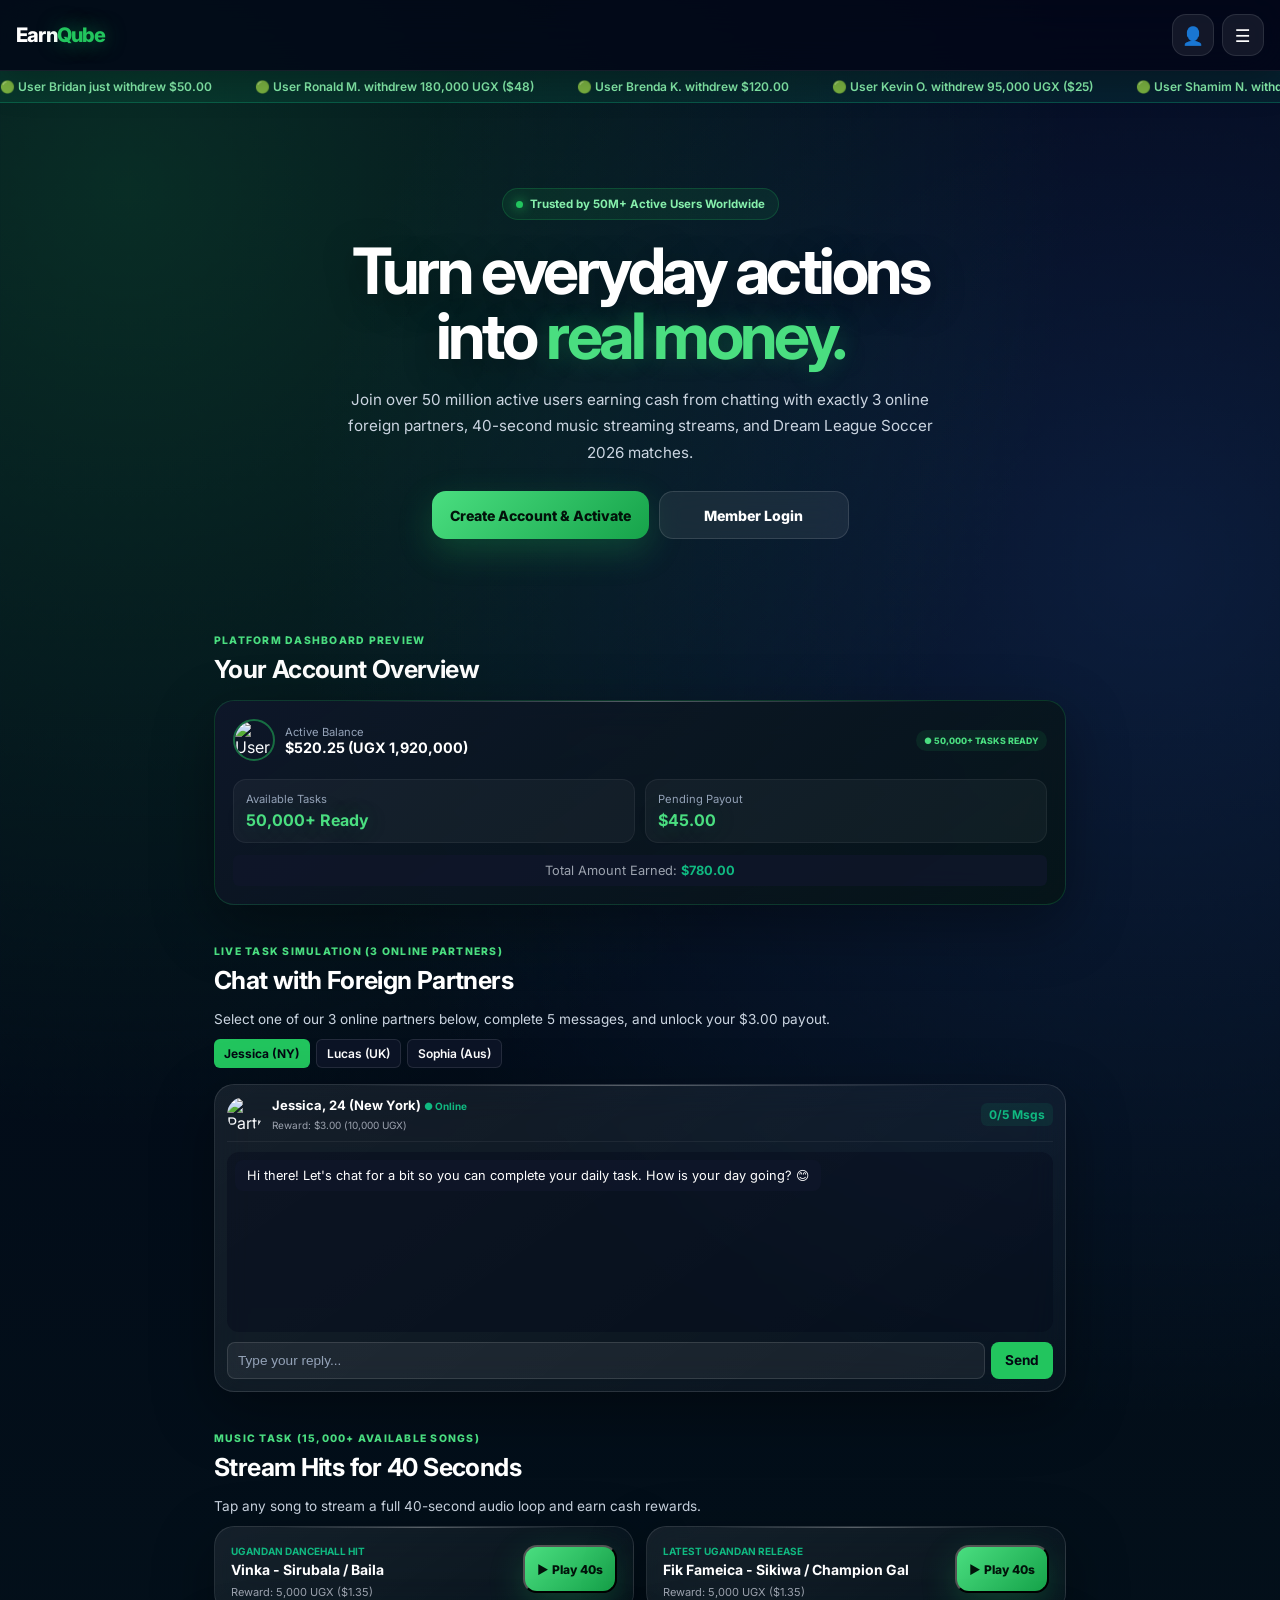
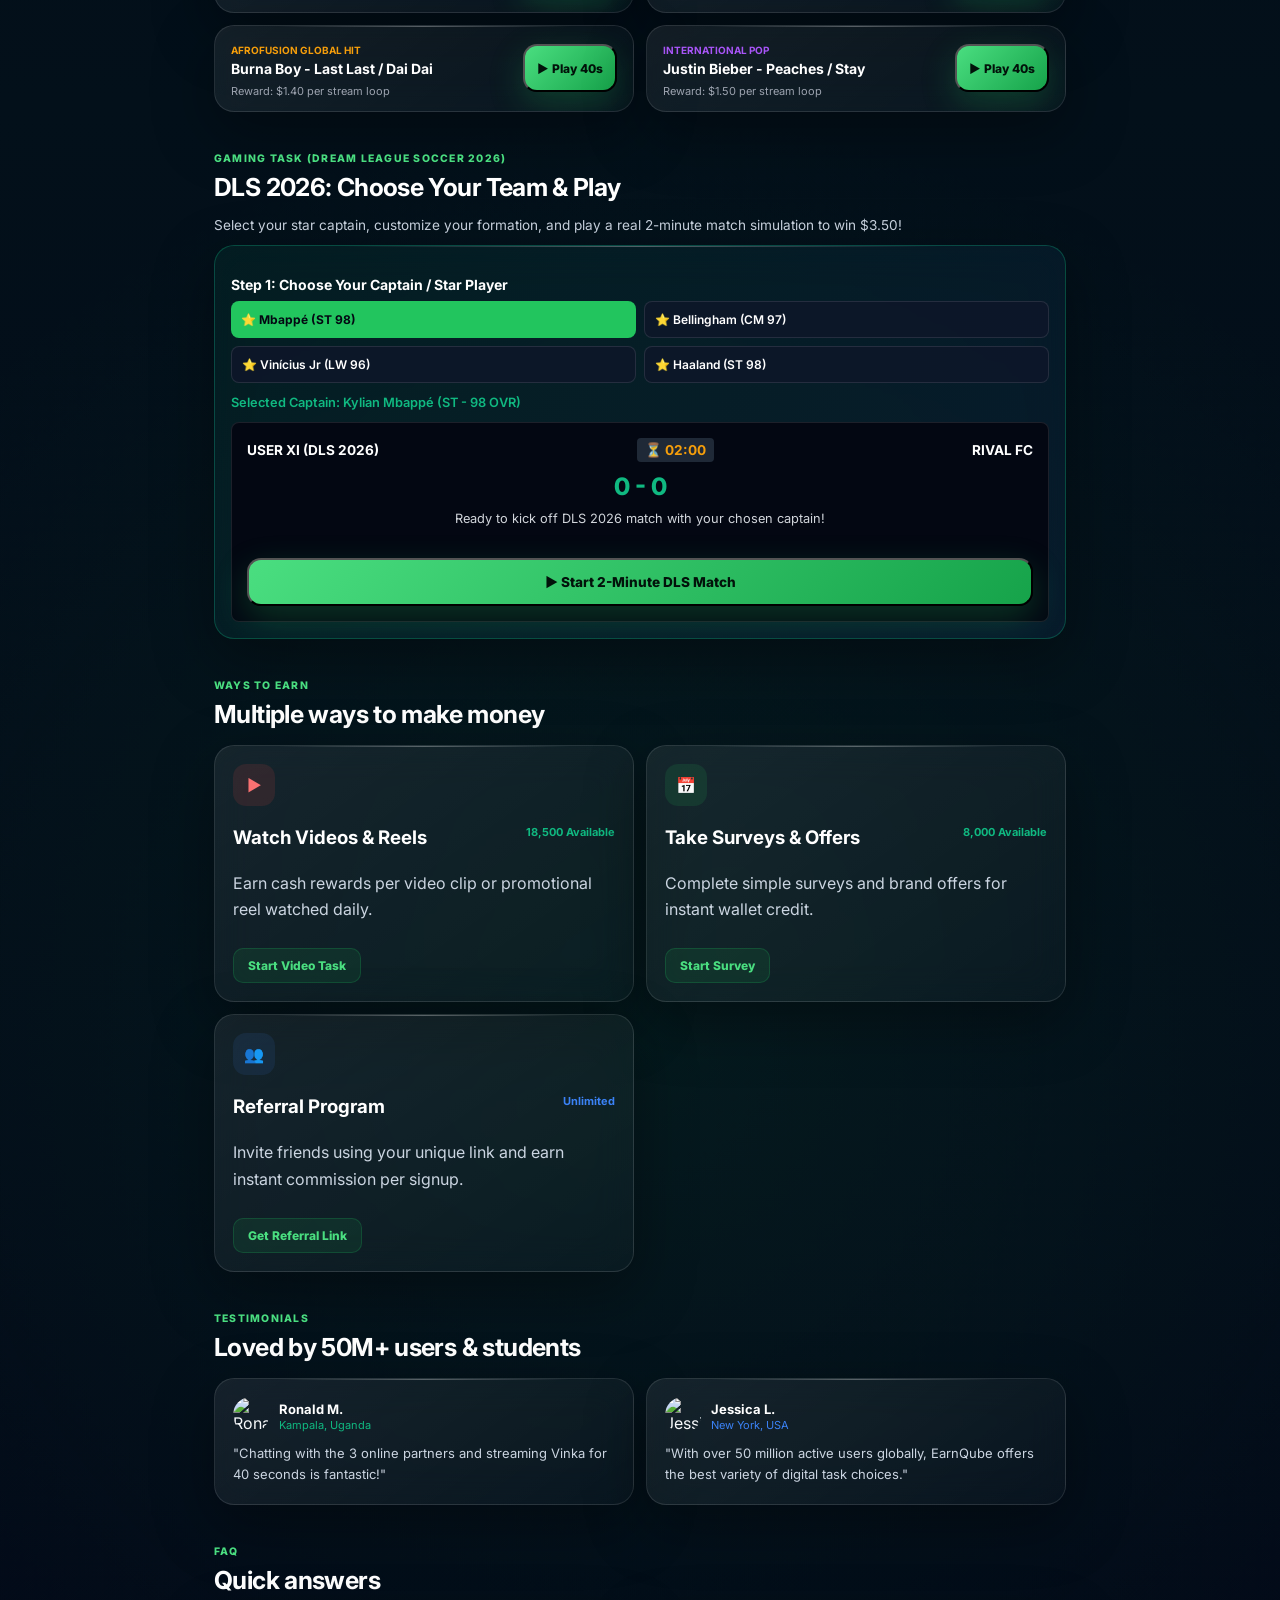
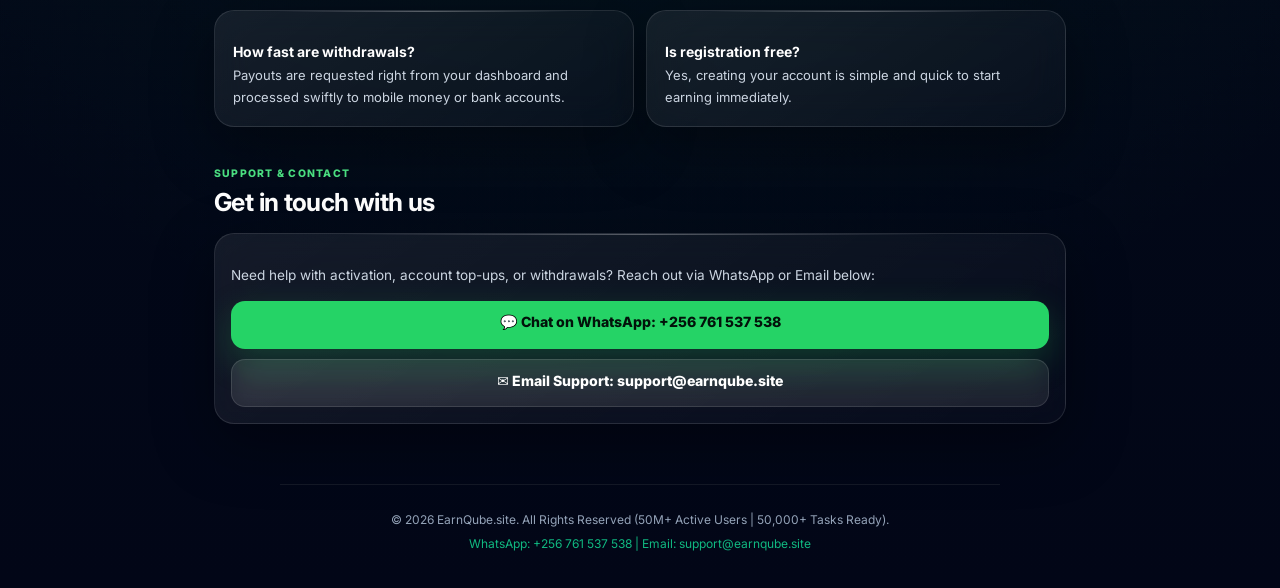
==== commit 5c171ba4: "index.html" ====
--- a/index.html
+++ b/index.html
@@ -118,7 +118,7 @@
           <div><small>Pending Payout</small><strong class="green-text">$45.00</strong></div>
         </div>
         <div style="font-size: 0.8rem; color: #9ca3af; text-align: center; background: var(--bg-accent); padding: 8px; border-radius: 6px;">
-          Total Amount Earned: <span style="color: #10b981; font-weight: 700;">$145.00</span>
+          Total Amount Earned: <span style="color: #10b981; font-weight: 700;">$780.00</span>
         </div>
       </div>
     </section>
--- a/styles.css
+++ b/styles.css
@@ -1,314 +1,1071 @@
+/* =========================================================
+   EARNQUBE.SITE — FUTURISTIC MOBILE DESIGN
+   ========================================================= */
+
 :root {
-  --bg-body: #030712;
-  --bg-card: #0f172a;
-  --bg-accent: #1e293b;
-  --text-main: #f9fafb;
-  --text-muted: #9ca3af;
-  --color-primary: #10b981;
-  --color-secondary: #3b82f6;
-  --color-danger: #ef4444;
-}
+  --bg: #020617;
+  --bg-accent: rgba(15, 23, 42, 0.82);
+
+  --surface: rgba(15, 23, 42, 0.72);
+  --surface-light: rgba(30, 41, 59, 0.62);
+
+  --color-primary: #22c55e;
+  --color-primary-light: #4ade80;
+  --color-primary-dark: #16a34a;
+
+  --text: #f8fafc;
+  --text-soft: #e2e8f0;
+  --muted: #cbd5e1;
+
+  --border: rgba(255, 255, 255, 0.12);
+
+  --shadow:
+    0 20px 60px rgba(0, 0, 0, 0.35);
+
+  --green-glow:
+    0 0 35px rgba(34, 197, 94, 0.18);
+}
+
+/* =========================================================
+   GLOBAL
+   ========================================================= */
 
 * {
+  box-sizing: border-box;
+}
+
+html {
+  scroll-behavior: smooth;
+  background: #020617;
+}
+
+body {
   margin: 0;
-  padding: 0;
-  box-sizing: border-box;
-  max-width: 100%; /* Force strict containment to avoid horizontal scrolling */
-}
-
-body {
-  font-family: 'Inter', sans-serif;
-  background-color: var(--bg-body);
-  color: var(--text-main);
-  overflow-x: hidden; /* Prevents left/right side scrolling */
-  padding-top: 65px;
-}
-
-/* Mobile Top Navbar */
+  min-height: 100vh;
+
+  font-family:
+    Inter,
+    system-ui,
+    -apple-system,
+    BlinkMacSystemFont,
+    "Segoe UI",
+    sans-serif;
+
+  color: var(--text);
+
+  background:
+    radial-gradient(
+      circle at 10% 5%,
+      rgba(34, 197, 94, 0.20),
+      transparent 25%
+    ),
+    radial-gradient(
+      circle at 90% 15%,
+      rgba(59, 130, 246, 0.16),
+      transparent 25%
+    ),
+    radial-gradient(
+      circle at 50% 70%,
+      rgba(34, 197, 94, 0.08),
+      transparent 35%
+    ),
+    linear-gradient(
+      180deg,
+      #020617 0%,
+      #03101a 45%,
+      #020617 100%
+    );
+
+  overflow-x: hidden;
+}
+
+/* Futuristic background grid */
+
+body::before {
+  content: "";
+  position: fixed;
+  inset: 0;
+
+  background-image:
+    linear-gradient(
+      rgba(255,255,255,0.025) 1px,
+      transparent 1px
+    ),
+    linear-gradient(
+      90deg,
+      rgba(255,255,255,0.025) 1px,
+      transparent 1px
+    );
+
+  background-size: 45px 45px;
+
+  pointer-events: none;
+  z-index: -2;
+}
+
+/* Floating glow */
+
+body::after {
+  content: "";
+  position: fixed;
+
+  width: 350px;
+  height: 350px;
+
+  top: 20%;
+  left: 50%;
+
+  transform: translateX(-50%);
+
+  background: rgba(34, 197, 94, 0.08);
+
+  filter: blur(80px);
+  border-radius: 50%;
+
+  pointer-events: none;
+  z-index: -1;
+}
+
+a {
+  color: inherit;
+}
+
+button,
+a {
+  -webkit-tap-highlight-color: transparent;
+}
+
+button {
+  font-family: inherit;
+}
+
+/* =========================================================
+   MAIN CONTAINER
+   ========================================================= */
+
+.mobile-container {
+  width: 100%;
+  max-width: 720px;
+
+  margin: 0 auto;
+
+  padding: 0 16px 40px;
+}
+
+/* =========================================================
+   TOP NAVIGATION
+   ========================================================= */
+
 .mobile-navbar {
-  position: fixed;
+  position: sticky;
   top: 0;
-  left: 0;
+
+  z-index: 1000;
+
   width: 100%;
-  height: 65px;
-  background: rgba(3, 7, 18, 0.95);
-  backdrop-filter: blur(10px);
+
   display: flex;
+  align-items: center;
   justify-content: space-between;
-  align-items: center;
-  padding: 0 16px;
-  z-index: 1000;
+
+  padding: 14px 16px;
+
+  background: rgba(2, 6, 23, 0.78);
+
+  backdrop-filter: blur(20px);
+  -webkit-backdrop-filter: blur(20px);
+
   border-bottom: 1px solid rgba(255,255,255,0.08);
+
+  box-shadow:
+    0 10px 35px rgba(0,0,0,0.25);
 }
 
 .logo {
-  font-size: 1.2rem;
+  font-size: 1.25rem;
   font-weight: 800;
-  color: #fff;
-}
+
+  color: #ffffff;
+
+  letter-spacing: -0.04em;
+}
+
 .logo span {
   color: var(--color-primary);
+
+  text-shadow:
+    0 0 20px rgba(34,197,94,0.5);
 }
 
 .mobile-nav-right {
   display: flex;
   align-items: center;
-  gap: 12px;
-}
-
-.nav-icon-btn {
-  font-size: 1.1rem;
-  background: var(--bg-accent);
-  padding: 8px 12px;
-  border-radius: 8px;
-  color: #fff;
-  text-decoration: none;
-}
-
+  gap: 8px;
+}
+
+.nav-icon-btn,
 .menu-toggle {
-  background: transparent;
-  border: none;
-  color: #fff;
-  font-size: 1.5rem;
-  cursor: pointer;
-}
-
-/* Dropdown Menu */
-.mobile-dropdown {
-  display: none;
-  position: fixed;
-  top: 65px;
-  left: 0;
-  width: 100%;
-  background: var(--bg-card);
-  flex-direction: column;
-  padding: 20px;
-  gap: 15px;
-  border-bottom: 1px solid rgba(255,255,255,0.1);
-  z-index: 999;
-}
-
-.mobile-dropdown a {
-  color: var(--text-main);
-  font-weight: 600;
-  font-size: 0.95rem;
-  text-decoration: none;
-}
-
-.menu-btn-join {
-  background: var(--color-primary);
-  color: #030712 !important;
-  text-align: center;
-  padding: 10px;
-  border-radius: 8px;
-}
-
-/* Mobile Container Layout */
-.mobile-container {
-  padding: 20px 16px;
-  display: flex;
-  flex-direction: column;
-  gap: 24px;
-}
-
-/* Hero Section */
-.mobile-hero h1 {
-  font-size: 1.8rem;
-  font-weight: 800;
-  line-height: 1.2;
-  margin-bottom: 10px;
-  color: #fff;
-}
-
-.mobile-hero p {
-  font-size: 0.95rem;
-  color: var(--text-muted);
-  margin-bottom: 20px;
-  line-height: 1.4;
-}
-
-.green-text {
-  color: var(--color-primary);
-}
-
-.badge {
-  display: inline-flex;
-  align-items: center;
-  gap: 6px;
-  background: rgba(16, 185, 129, 0.1);
-  color: var(--color-primary);
-  padding: 4px 10px;
-  border-radius: 20px;
-  font-size: 0.75rem;
-  font-weight: 600;
-  margin-bottom: 12px;
-  border: 1px solid rgba(16, 185, 129, 0.2);
-}
-
-.dot-indicator {
-  height: 6px;
-  width: 6px;
-  background: var(--color-primary);
-  border-radius: 50%;
-  box-shadow: 0 0 8px var(--color-primary);
-}
-
-.hero-buttons {
-  display: flex;
-  flex-direction: column;
-  gap: 10px;
-}
-
-.btn-primary, .task-action-btn {
-  background: var(--color-primary);
-  color: #030712;
-  padding: 12px 16px;
-  border-radius: 10px;
-  font-weight: 700;
-  text-align: center;
-  font-size: 0.9rem;
-  text-decoration: none;
-  display: block;
-}
-
-.btn-secondary {
-  background: var(--bg-accent);
-  color: #fff;
-  padding: 12px 16px;
-  border-radius: 10px;
-  font-weight: 600;
-  text-align: center;
-  font-size: 0.9rem;
-  text-decoration: none;
-  display: block;
-}
-
-/* Dashboard Card Preview */
-.dashboard-preview-card {
-  background: var(--bg-card);
-  border: 1px solid rgba(16, 185, 129, 0.3);
-  border-radius: 14px;
-  padding: 16px;
-}
-
-.preview-header {
-  display: flex;
-  justify-content: space-between;
-  align-items: center;
-  margin-bottom: 12px;
-}
-
-.user-info {
-  display: flex;
-  align-items: center;
-  gap: 10px;
-}
-
-.user-info img {
-  width: 32px;
-  height: 32px;
-  border-radius: 50%;
-  object-fit: cover;
-}
-
-.user-info small {
-  font-size: 0.7rem;
-  color: var(--text-muted);
-  display: block;
-}
-
-.user-info strong {
-  font-size: 1rem;
-  color: #fff;
-}
-
-.live-pill {
-  font-size: 0.7rem;
-  color: var(--color-primary);
-  font-weight: 700;
-}
-
-.preview-stats {
-  display: flex;
-  justify-content: space-between;
-  background: var(--bg-accent);
-  padding: 10px;
-  border-radius: 8px;
-  font-size: 0.8rem;
-}
-
-.preview-stats small {
-  color: var(--text-muted);
-  display: block;
-}
-
-.preview-stats strong {
-  color: #fff;
-}
-
-/* Sections */
-.mobile-section h2 {
-  font-size: 1.35rem;
-  font-weight: 800;
-  margin-bottom: 12px;
-  color: #fff;
-}
-
-.section-tag {
-  font-size: 0.75rem;
-  color: var(--color-primary);
-  font-weight: 700;
-  letter-spacing: 0.05em;
-  margin-bottom: 4px;
-  text-transform: uppercase;
-}
-
-.mobile-stack {
-  display: flex;
-  flex-direction: column;
-  gap: 12px;
-}
-
-.mobile-card {
-  background: var(--bg-card);
-  border: 1px solid rgba(255,255,255,0.06);
-  border-radius: 14px;
-  padding: 16px;
-}
-
-.card-icon {
-  width: 40px;
-  height: 40px;
-  border-radius: 10px;
+  width: 42px;
+  height: 42px;
+
   display: flex;
   align-items: center;
   justify-content: center;
+
+  border-radius: 14px;
+
+  background: rgba(255,255,255,0.07);
+
+  border: 1px solid rgba(255,255,255,0.1);
+
+  color: #ffffff;
+
+  text-decoration: none;
+
   font-size: 1.1rem;
-  margin-bottom: 12px;
-}
-
-.red-bg { background: rgba(239,68,68,0.1); color: var(--color-danger); }
-.green-bg { background: rgba(16,185,129,0.1); color: var(--color-primary); }
+
+  cursor: pointer;
+}
+
+.nav-icon-btn:hover,
+.menu-toggle:hover {
+  background: rgba(34,197,94,0.15);
+  border-color: rgba(34,197,94,0.35);
+}
+
+/* =========================================================
+   LIVE TICKER
+   ========================================================= */
+
+.live-ticker-container {
+  width: 100%;
+
+  overflow: hidden;
+  white-space: nowrap;
+
+  background:
+    linear-gradient(
+      90deg,
+      rgba(34,197,94,0.08),
+      rgba(16,185,129,0.03)
+    );
+
+  border-bottom:
+    1px solid rgba(34,197,94,0.18);
+
+  color: #86efac;
+
+  padding: 9px 0;
+
+  font-size: 0.72rem;
+  font-weight: 600;
+}
+
+.live-ticker-track {
+  display: inline-block;
+
+  white-space: nowrap;
+
+  animation:
+    tickerScroll 28s linear infinite;
+}
+
+.live-ticker-track span {
+  display: inline-flex;
+  align-items: center;
+
+  margin-right: 45px;
+
+  color: #86efac;
+}
+
+@keyframes tickerScroll {
+  from {
+    transform: translateX(0);
+  }
+
+  to {
+    transform: translateX(-50%);
+  }
+}
+
+/* =========================================================
+   DROPDOWN MENU
+   ========================================================= */
+
+.mobile-dropdown {
+  display: none;
+
+  position: fixed;
+
+  top: 70px;
+  left: 12px;
+  right: 12px;
+
+  z-index: 999;
+
+  flex-direction: column;
+  gap: 5px;
+
+  padding: 12px;
+
+  background:
+    rgba(5, 15, 30, 0.96);
+
+  backdrop-filter: blur(25px);
+  -webkit-backdrop-filter: blur(25px);
+
+  border:
+    1px solid rgba(255,255,255,0.1);
+
+  border-radius: 20px;
+
+  box-shadow:
+    0 25px 80px rgba(0,0,0,0.55);
+}
+
+.mobile-dropdown a {
+  padding: 13px 14px;
+
+  border-radius: 12px;
+
+  color: #f8fafc;
+
+  text-decoration: none;
+
+  font-size: 0.9rem;
+  font-weight: 600;
+}
+
+.mobile-dropdown a:hover {
+  background: rgba(34,197,94,0.1);
+  color: #4ade80;
+}
+
+.mobile-dropdown .menu-btn-join {
+  margin-top: 5px;
+
+  text-align: center;
+
+  background:
+    linear-gradient(
+      135deg,
+      #22c55e,
+      #16a34a
+    );
+
+  color: #02120a;
+
+  font-weight: 800;
+}
+
+/* =========================================================
+   HERO
+   ========================================================= */
+
+.mobile-hero {
+  position: relative;
+
+  padding: 55px 0 35px;
+
+  text-align: center;
+}
+
+.mobile-hero::before {
+  content: "";
+
+  position: absolute;
+
+  width: 220px;
+  height: 220px;
+
+  top: 10px;
+  left: 50%;
+
+  transform: translateX(-50%);
+
+  background: rgba(34,197,94,0.12);
+
+  filter: blur(70px);
+
+  border-radius: 50%;
+
+  z-index: -1;
+}
+
+.badge {
+  display: inline-flex;
+
+  align-items: center;
+
+  gap: 7px;
+
+  padding: 8px 13px;
+
+  margin-bottom: 18px;
+
+  border-radius: 999px;
+
+  background:
+    rgba(34,197,94,0.09);
+
+  border:
+    1px solid rgba(34,197,94,0.22);
+
+  color: #86efac;
+
+  font-size: 0.72rem;
+
+  font-weight: 700;
+}
+
+.dot-indicator {
+  width: 7px;
+  height: 7px;
+
+  border-radius: 50%;
+
+  background: #22c55e;
+
+  box-shadow:
+    0 0 12px #22c55e;
+}
+
+.mobile-hero h1 {
+  margin: 0 auto 18px;
+
+  max-width: 650px;
+
+  font-size: clamp(
+    2.35rem,
+    10vw,
+    4rem
+  );
+
+  line-height: 1.02;
+
+  letter-spacing: -0.055em;
+
+  color: #ffffff;
+
+  text-shadow:
+    0 8px 35px rgba(0,0,0,0.35);
+}
+
+.green-text {
+  color: #4ade80 !important;
+
+  text-shadow:
+    0 0 25px rgba(34,197,94,0.25);
+}
+
+.mobile-hero p {
+  max-width: 600px;
+
+  margin: 0 auto 25px;
+
+  color: #cbd5e1 !important;
+
+  font-size: 0.95rem;
+
+  line-height: 1.75;
+}
+
+/* =========================================================
+   BUTTONS
+   ========================================================= */
+
+.hero-buttons {
+  display: flex;
+
+  flex-direction: column;
+
+  gap: 10px;
+
+  max-width: 420px;
+
+  margin: 0 auto;
+}
+
+.btn-primary,
+.btn-secondary {
+  min-height: 48px;
+
+  display: flex;
+
+  align-items: center;
+  justify-content: center;
+
+  padding: 12px 18px;
+
+  border-radius: 14px;
+
+  text-decoration: none;
+
+  font-weight: 800;
+
+  font-size: 0.88rem;
+
+  transition:
+    transform 0.2s ease,
+    box-shadow 0.2s ease,
+    background 0.2s ease;
+}
+
+.btn-primary {
+  background:
+    linear-gradient(
+      135deg,
+      #4ade80,
+      #16a34a
+    );
+
+  color: #02120a !important;
+
+  box-shadow:
+    0 12px 35px rgba(34,197,94,0.24);
+}
+
+.btn-secondary {
+  background:
+    rgba(255,255,255,0.07);
+
+  border:
+    1px solid rgba(255,255,255,0.12);
+
+  color: #ffffff !important;
+
+  backdrop-filter: blur(12px);
+}
+
+.btn-primary:hover,
+.btn-secondary:hover {
+  transform: translateY(-2px);
+}
+
+.btn-primary:active,
+.btn-secondary:active {
+  transform: scale(0.98);
+}
+
+/* =========================================================
+   SECTIONS
+   ========================================================= */
+
+.mobile-section {
+  position: relative;
+
+  margin-top: 34px;
+
+  scroll-margin-top: 90px;
+}
+
+.section-tag {
+  display: inline-block;
+
+  margin-bottom: 8px;
+
+  color: #4ade80;
+
+  font-size: 0.65rem;
+
+  font-weight: 800;
+
+  letter-spacing: 0.12em;
+
+  text-transform: uppercase;
+}
+
+.mobile-section > h2 {
+  margin: 0 0 15px;
+
+  color: #ffffff !important;
+
+  font-size: 1.55rem;
+
+  line-height: 1.2;
+
+  letter-spacing: -0.025em;
+}
+
+.mobile-section > p {
+  color: #cbd5e1 !important;
+}
+
+/* =========================================================
+   GLASS CARDS
+   ========================================================= */
+
+.mobile-card,
+.dashboard-preview-card {
+  position: relative;
+
+  background:
+    linear-gradient(
+      145deg,
+      rgba(255,255,255,0.075),
+      rgba(255,255,255,0.025)
+    );
+
+  border:
+    1px solid rgba(255,255,255,0.11);
+
+  border-radius: 20px;
+
+  padding: 18px;
+
+  box-shadow:
+    var(--shadow);
+
+  backdrop-filter: blur(18px);
+  -webkit-backdrop-filter: blur(18px);
+
+  overflow: hidden;
+}
+
+.mobile-card::before,
+.dashboard-preview-card::before {
+  content: "";
+
+  position: absolute;
+
+  top: 0;
+  left: 15%;
+
+  width: 70%;
+  height: 1px;
+
+  background:
+    linear-gradient(
+      90deg,
+      transparent,
+      rgba(255,255,255,0.3),
+      transparent
+    );
+}
+
+.mobile-card:hover {
+  border-color:
+    rgba(34,197,94,0.25);
+
+  box-shadow:
+    var(--shadow),
+    var(--green-glow);
+}
+
+/* =========================================================
+   DASHBOARD
+   ========================================================= */
+
+.dashboard-preview-card {
+  background:
+    linear-gradient(
+      145deg,
+      rgba(15,23,42,0.9),
+      rgba(5,20,18,0.75)
+    );
+
+  border-color:
+    rgba(34,197,94,0.2);
+}
+
+.preview-header {
+  display: flex;
+
+  justify-content: space-between;
+
+  align-items: center;
+
+  gap: 10px;
+
+  margin-bottom: 18px;
+}
+
+.user-info {
+  display: flex;
+
+  align-items: center;
+
+  gap: 10px;
+
+  min-width: 0;
+}
+
+.user-info img {
+  width: 42px;
+  height: 42px;
+
+  flex-shrink: 0;
+
+  border-radius: 50%;
+
+  object-fit: cover;
+
+  border:
+    2px solid rgba(34,197,94,0.5);
+}
+
+.user-info small,
+.preview-stats small {
+  display: block;
+
+  color: #94a3b8;
+
+  font-size: 0.7rem;
+}
+
+.user-info strong {
+  display: block;
+
+  color: #ffffff;
+
+  font-size: 0.9rem;
+}
+
+.live-pill {
+  flex-shrink: 0;
+
+  padding: 5px 8px;
+
+  border-radius: 999px;
+
+  background:
+    rgba(34,197,94,0.1);
+
+  color: #4ade80;
+
+  font-size: 0.55rem;
+
+  font-weight: 800;
+}
+
+.preview-stats {
+  display: grid;
+
+  grid-template-columns: 1fr 1fr;
+
+  gap: 10px;
+}
+
+.preview-stats > div {
+  padding: 12px;
+
+  background:
+    rgba(255,255,255,0.04);
+
+  border:
+    1px solid rgba(255,255,255,0.06);
+
+  border-radius: 13px;
+}
+
+.preview-stats strong {
+  display: block;
+
+  margin-top: 4px;
+
+  color: #4ade80;
+}
+
+/* =========================================================
+   CARD TEXT — IMPORTANT CONTRAST FIX
+   ========================================================= */
+
+.mobile-card h1,
+.mobile-card h2,
+.mobile-card h3,
+.mobile-card h4,
+.mobile-card strong {
+  color: #ffffff !important;
+}
+
+.mobile-card p {
+  color: #cbd5e1 !important;
+
+  line-height: 1.65;
+}
+
+.mobile-card small {
+  color: #cbd5e1;
+}
+
+.mobile-card input {
+  color: #ffffff !important;
+}
+
+.mobile-card input::placeholder {
+  color: #94a3b8 !important;
+}
+
+/* =========================================================
+   PARTNER TABS
+   ========================================================= */
+
+.partner-tab {
+  transition: 0.2s ease;
+
+  flex-shrink: 0;
+}
+
+.partner-tab:hover {
+  transform: translateY(-1px);
+
+  box-shadow:
+    0 5px 18px rgba(34,197,94,0.15);
+}
+
+/* =========================================================
+   CHAT
+   ========================================================= */
+
+#chatFeed {
+  background:
+    rgba(2,6,23,0.35);
+
+  border-radius: 12px;
+
+  padding: 8px;
+}
+
+#chatInput {
+  background:
+    rgba(255,255,255,0.06) !important;
+
+  border:
+    1px solid rgba(255,255,255,0.12) !important;
+
+  color: #ffffff !important;
+}
+
+#chatInput:focus {
+  border-color:
+    rgba(34,197,94,0.5) !important;
+
+  box-shadow:
+    0 0 0 3px rgba(34,197,94,0.08);
+}
+
+/* =========================================================
+   MUSIC / TASK CARDS
+   ========================================================= */
+
+.mobile-stack {
+  display: flex;
+
+  flex-direction: column;
+
+  gap: 12px;
+}
+
+.mobile-stack .mobile-card {
+  animation:
+    floatCard 6s ease-in-out infinite;
+}
+
+.mobile-stack .mobile-card:nth-child(2) {
+  animation-delay: -2s;
+}
+
+.mobile-stack .mobile-card:nth-child(3) {
+  animation-delay: -4s;
+}
+
+@keyframes floatCard {
+  0%,
+  100% {
+    transform: translateY(0);
+  }
+
+  50% {
+    transform: translateY(-3px);
+  }
+}
+
+.card-icon {
+  width: 42px;
+  height: 42px;
+
+  display: flex;
+
+  align-items: center;
+  justify-content: center;
+
+  flex-shrink: 0;
+
+  border-radius: 13px;
+
+  font-size: 1rem;
+}
+
+.card-icon.red-bg {
+  background: rgba(239,68,68,0.12);
+  color: #f87171;
+}
+
+.card-icon.green-bg {
+  background: rgba(34,197,94,0.12);
+  color: #4ade80;
+}
+
+.card-icon.blue-bg {
+  background: rgba(59,130,246,0.12);
+  color: #60a5fa;
+}
 
 .card-content h3 {
-  font-size: 1.05rem;
-  margin-bottom: 4px;
-  color: #fff;
+  color: #ffffff !important;
+
+  line-height: 1.4;
 }
 
 .card-content p {
-  font-size: 0.85rem;
-  color: var(--text-muted);
-  margin-bottom: 12px;
-}
-
-/* Footer */
+  color: #cbd5e1 !important;
+}
+
+/* =========================================================
+   TASK ACTION
+   ========================================================= */
+
+.task-action-btn {
+  display: inline-flex;
+
+  align-items: center;
+  justify-content: center;
+
+  margin-top: 10px;
+
+  padding: 9px 14px;
+
+  border-radius: 10px;
+
+  background:
+    rgba(34,197,94,0.1);
+
+  border:
+    1px solid rgba(34,197,94,0.2);
+
+  color: #4ade80 !important;
+
+  text-decoration: none;
+
+  font-size: 0.75rem;
+
+  font-weight: 800;
+}
+
+.task-action-btn:hover {
+  background:
+    rgba(34,197,94,0.18);
+}
+
+/* =========================================================
+   FOOTER
+   ========================================================= */
+
 .mobile-footer {
-  background: var(--bg-card);
-  padding: 25px 16px;
+  max-width: 720px;
+
+  margin: 20px auto 0;
+
+  padding: 25px 16px 35px;
+
   text-align: center;
-  font-size: 0.8rem;
-  color: var(--text-muted);
-  border-top: 1px solid rgba(255,255,255,0.05);
-  margin-top: 20px;
-}
+
+  color: #94a3b8;
+
+  font-size: 0.75rem;
+
+  border-top:
+    1px solid rgba(255,255,255,0.07);
+}
+
+.mobile-footer p {
+  margin: 0;
+
+  line-height: 1.6;
+}
+
+/* =========================================================
+   DESKTOP
+   ========================================================= */
+
+@media (min-width: 768px) {
+
+  .mobile-container {
+    max-width: 900px;
+
+    padding-left: 24px;
+    padding-right: 24px;
+  }
+
+  .mobile-hero {
+    padding-top: 85px;
+    padding-bottom: 55px;
+  }
+
+  .hero-buttons {
+    flex-direction: row;
+
+    justify-content: center;
+
+    max-width: none;
+  }
+
+  .hero-buttons .btn-primary,
+  .hero-buttons .btn-secondary {
+    min-width: 190px;
+  }
+
+  .mobile-stack {
+    display: grid;
+
+    grid-template-columns:
+      repeat(2, minmax(0, 1fr));
+  }
+
+}
+
+/* =========================================================
+   SMALL PHONES
+   ========================================================= */
+
+@media (max-width: 380px) {
+
+  .mobile-container {
+    padding-left: 12px;
+    padding-right: 12px;
+  }
+
+  .mobile-hero h1 {
+    font-size: 2.15rem;
+  }
+
+  .preview-header {
+    align-items: flex-start;
+  }
+
+  .live-pill {
+    font-size: 0.48rem;
+  }
+
+  .mobile-card {
+    padding: 15px;
+  }
+
+}
+
+/* =========================================================
+   REDUCE MOTION FOR USERS WHO PREFER IT
+   ========================================================= */
+
+@media (prefers-reduced-motion: reduce) {
+
+  *,
+  *::before,
+  *::after {
+    animation-duration: 0.01ms !important;
+    animation-iteration-count: 1 !important;
+    scroll-behavior: auto !important;
+  }
+
+}
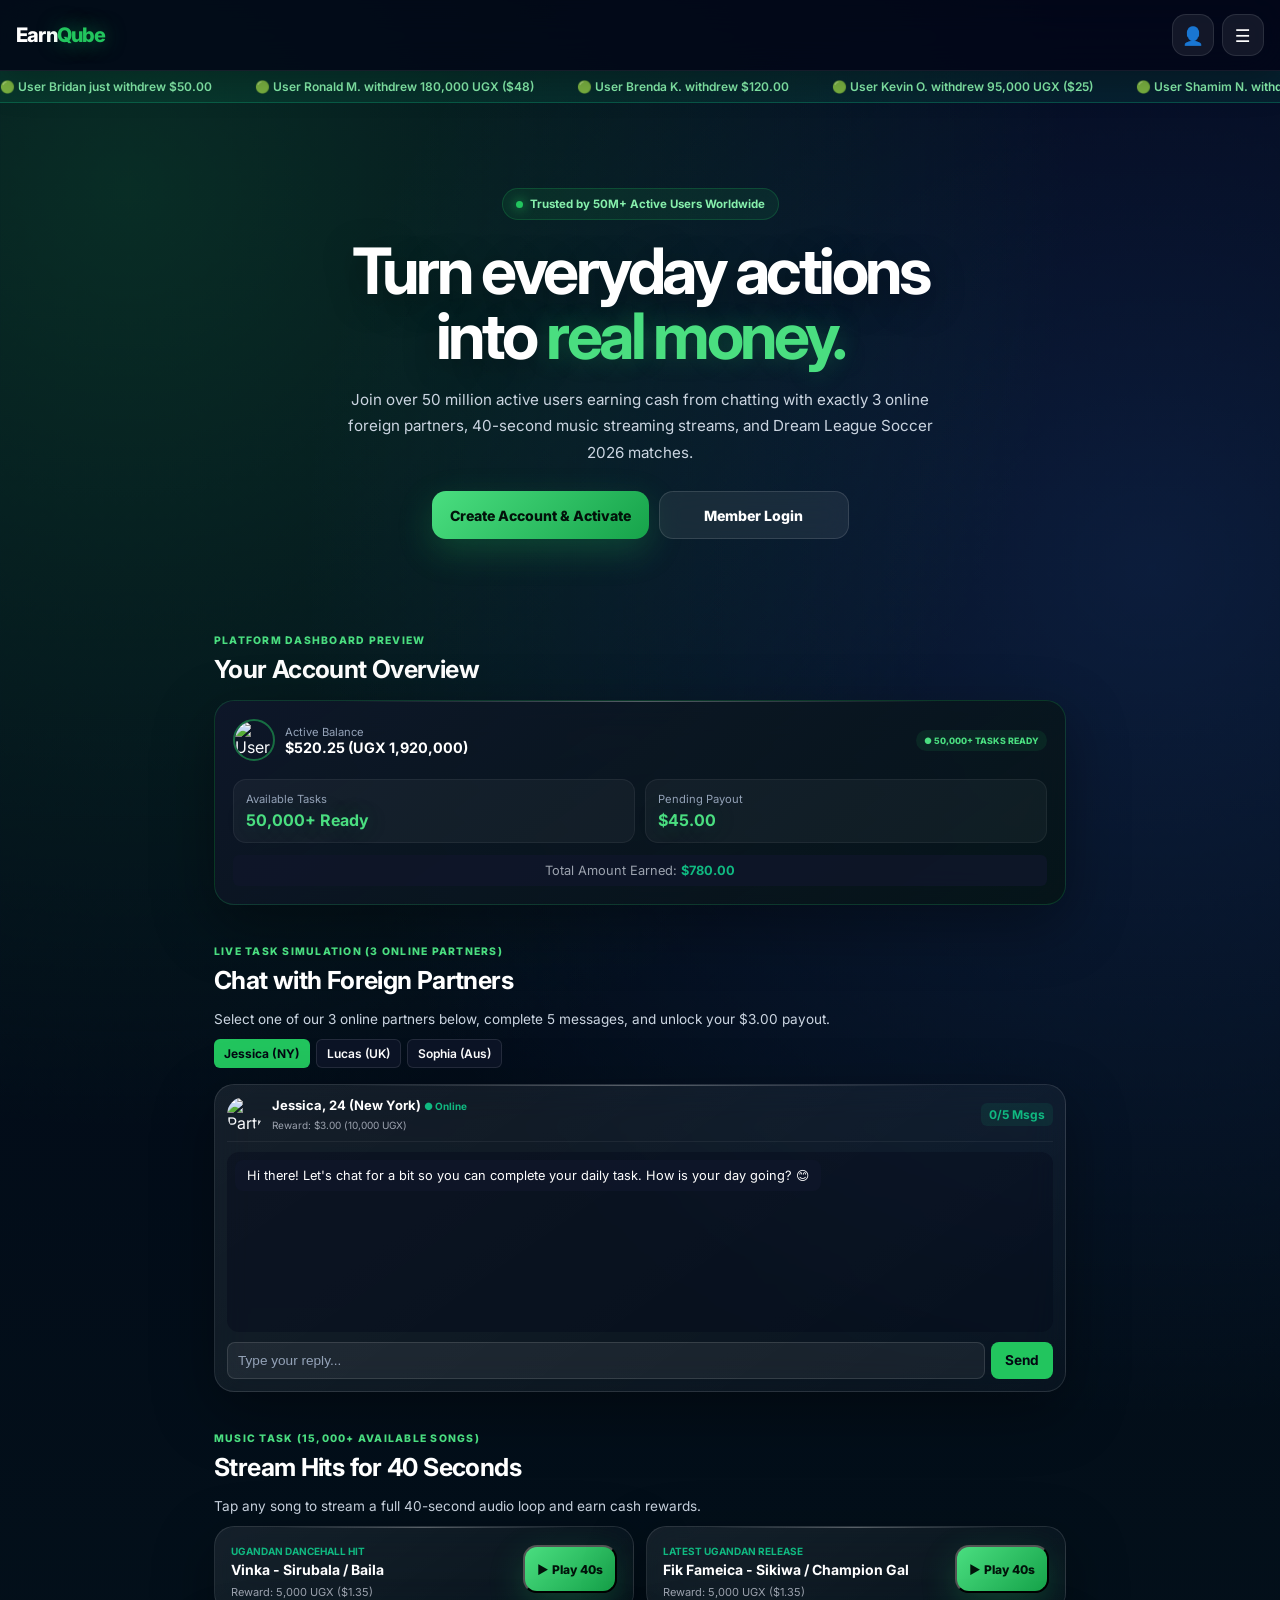
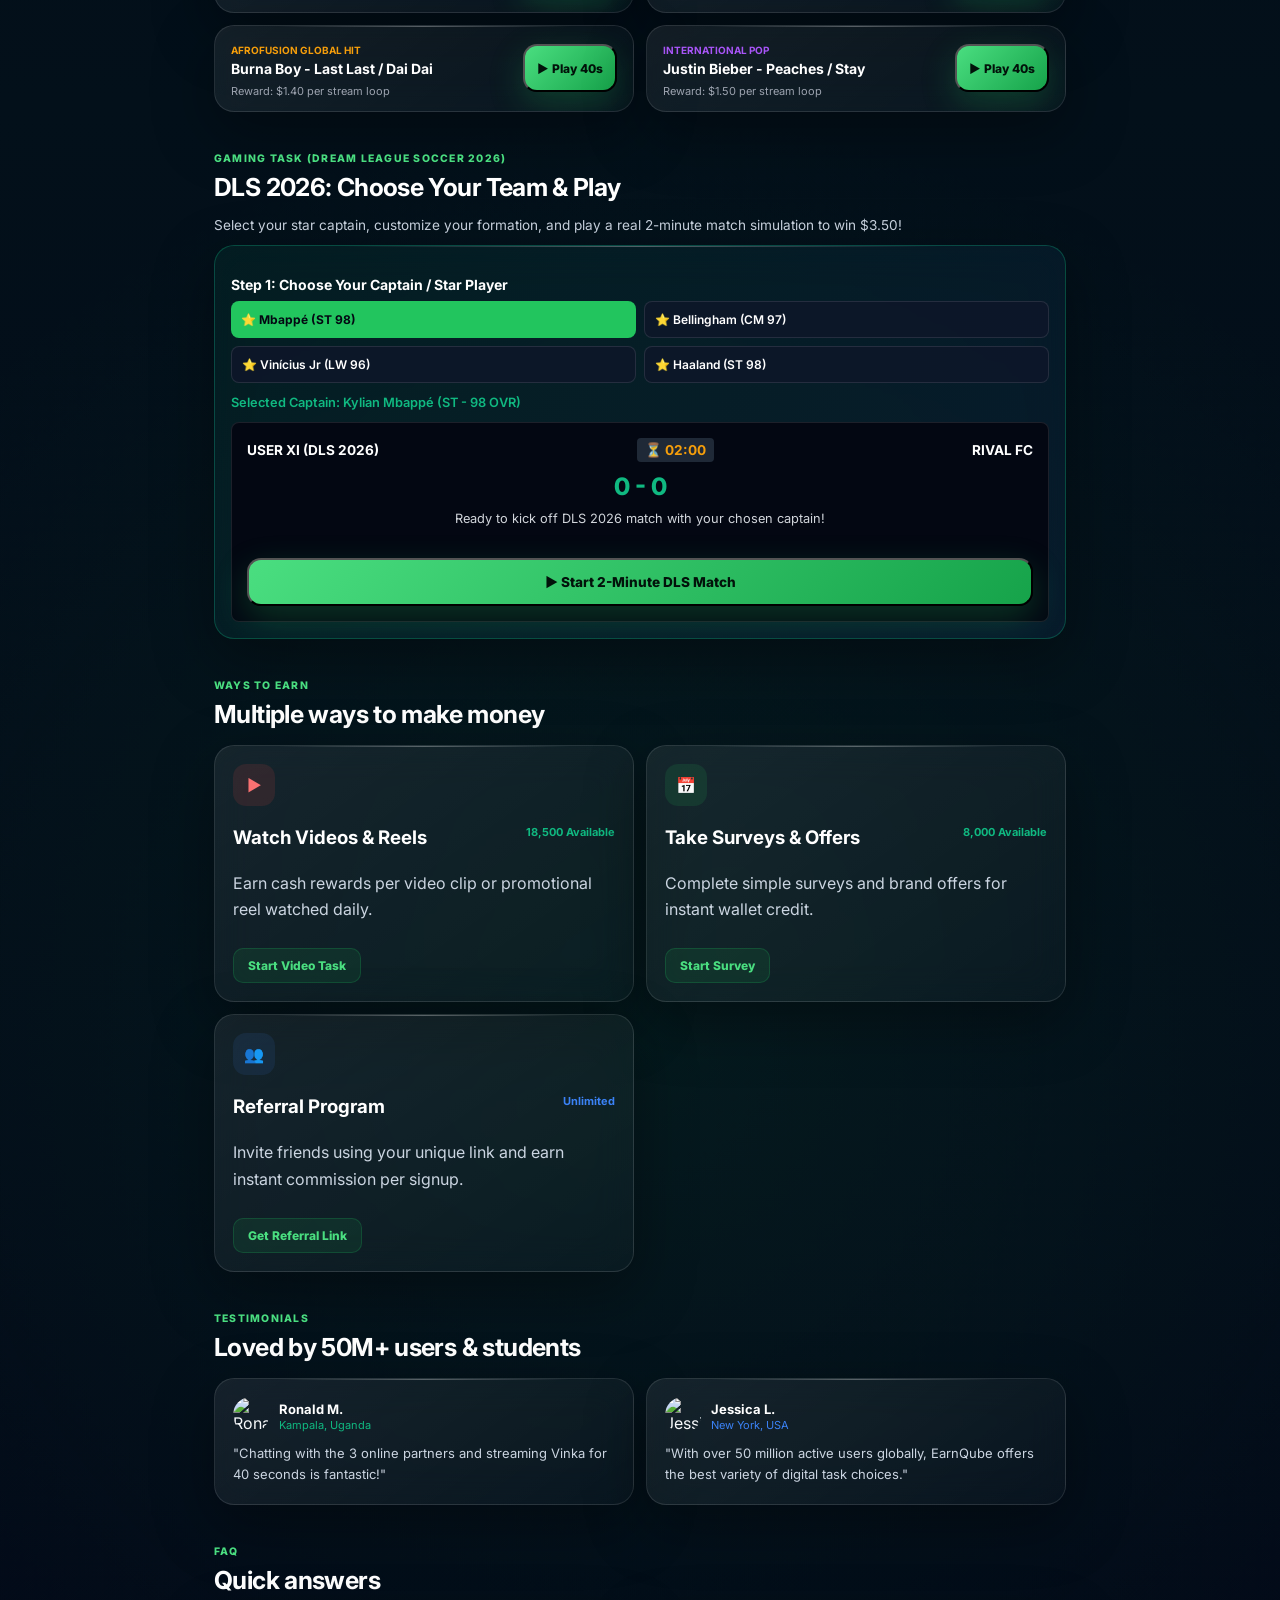
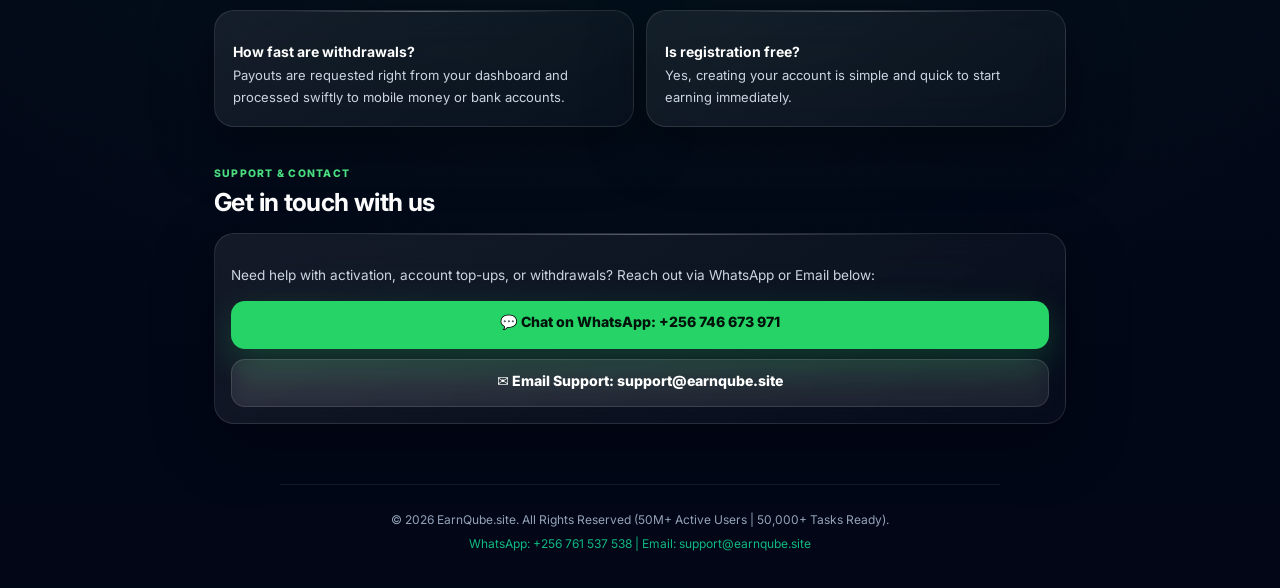
==== commit 8c207020: "Update WhatsApp contact number in index.html" ====
--- a/index.html
+++ b/index.html
@@ -378,8 +378,8 @@
         
         <div style="display: flex; flex-direction: column; gap: 10px;">
           <!-- WhatsApp Contact Button -->
-          <a href="https://wa.me/256761537538?text=Hello%20EarnQube,%20I%20need%20assistance%20with%20my%20account." class="btn-primary" style="background: #25d366; color: #fff; text-align: center; text-decoration: none; display: block;" target="_blank" rel="noopener">
-            💬 Chat on WhatsApp: +256 761 537 538
+          <a href="https://wa.me/256746673971?text=Hello%20EarnQube,%20I%20need%20assistance%20with%20my%20account." class="btn-primary" style="background: #25d366; color: #fff; text-align: center; text-decoration: none; display: block;" target="_blank" rel="noopener">
+            💬 Chat on WhatsApp: +256 746 673 971
           </a>
           
           <!-- Email Contact Button -->
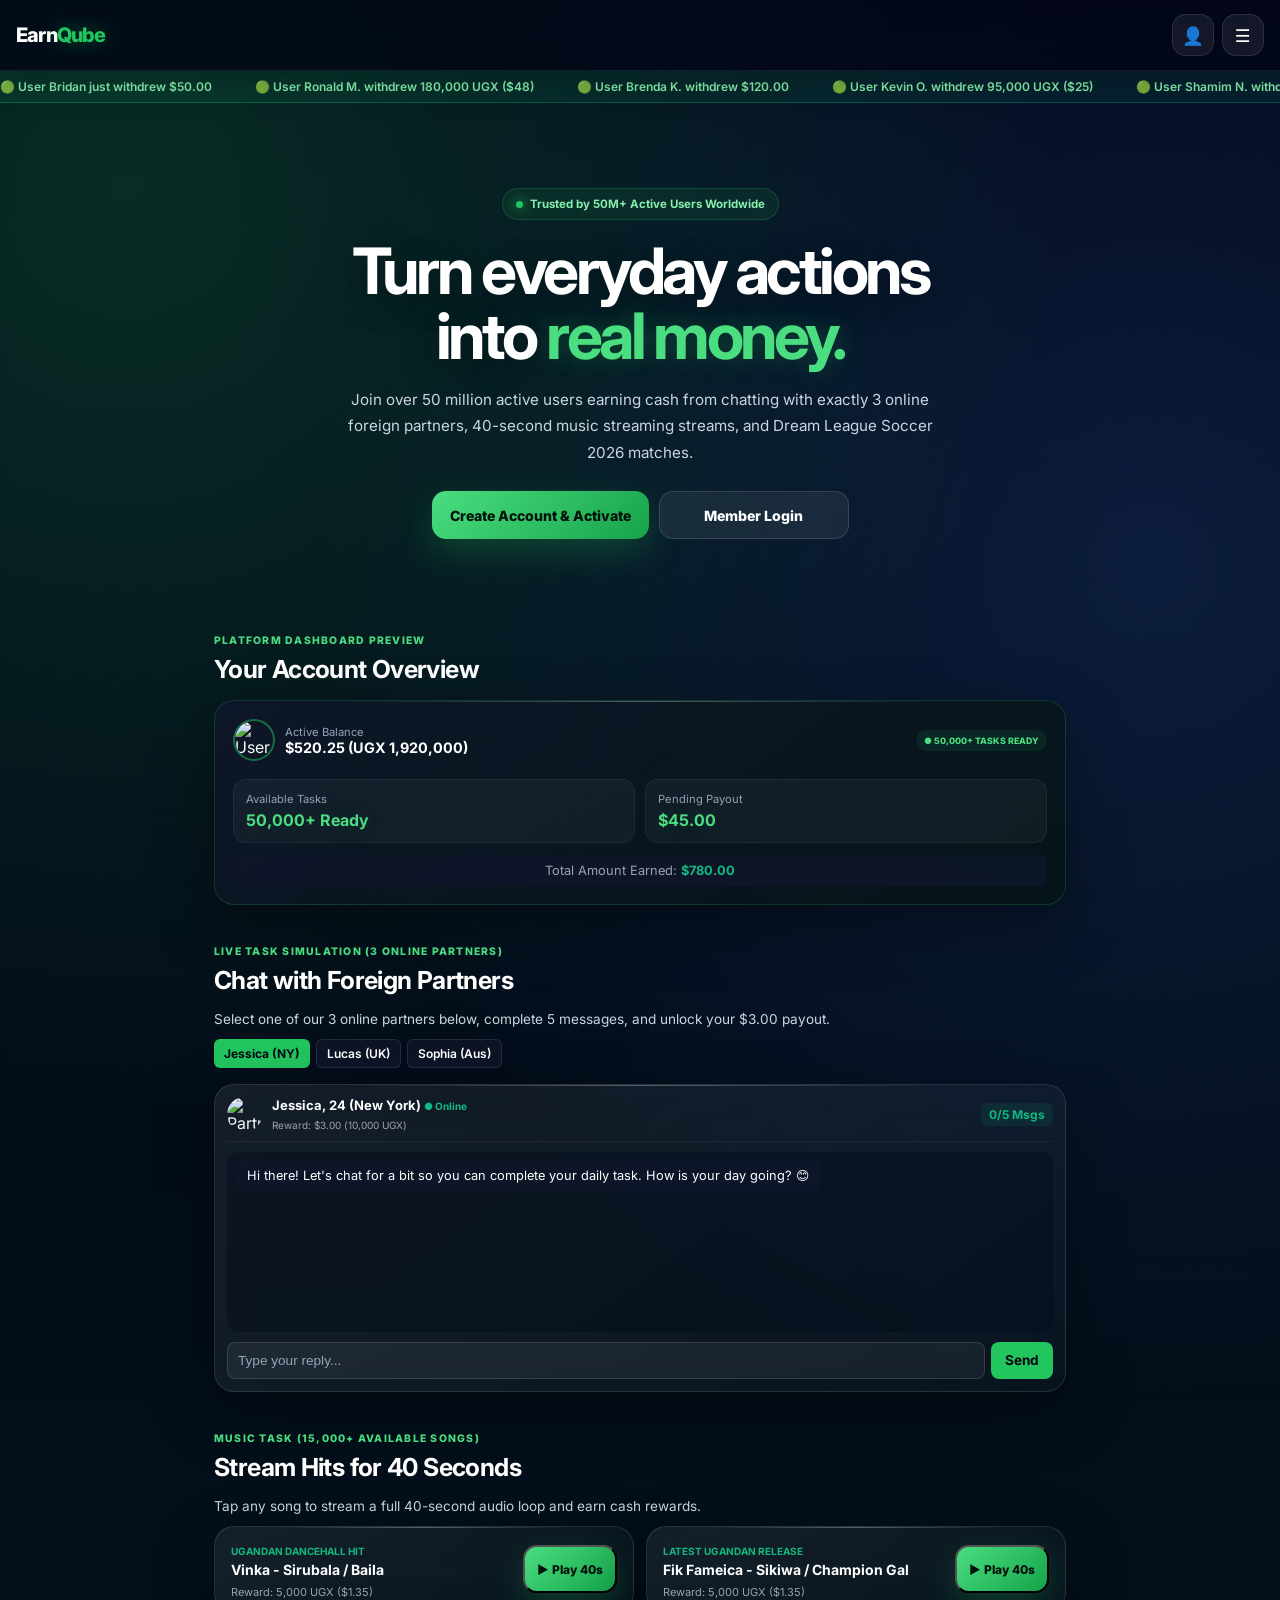
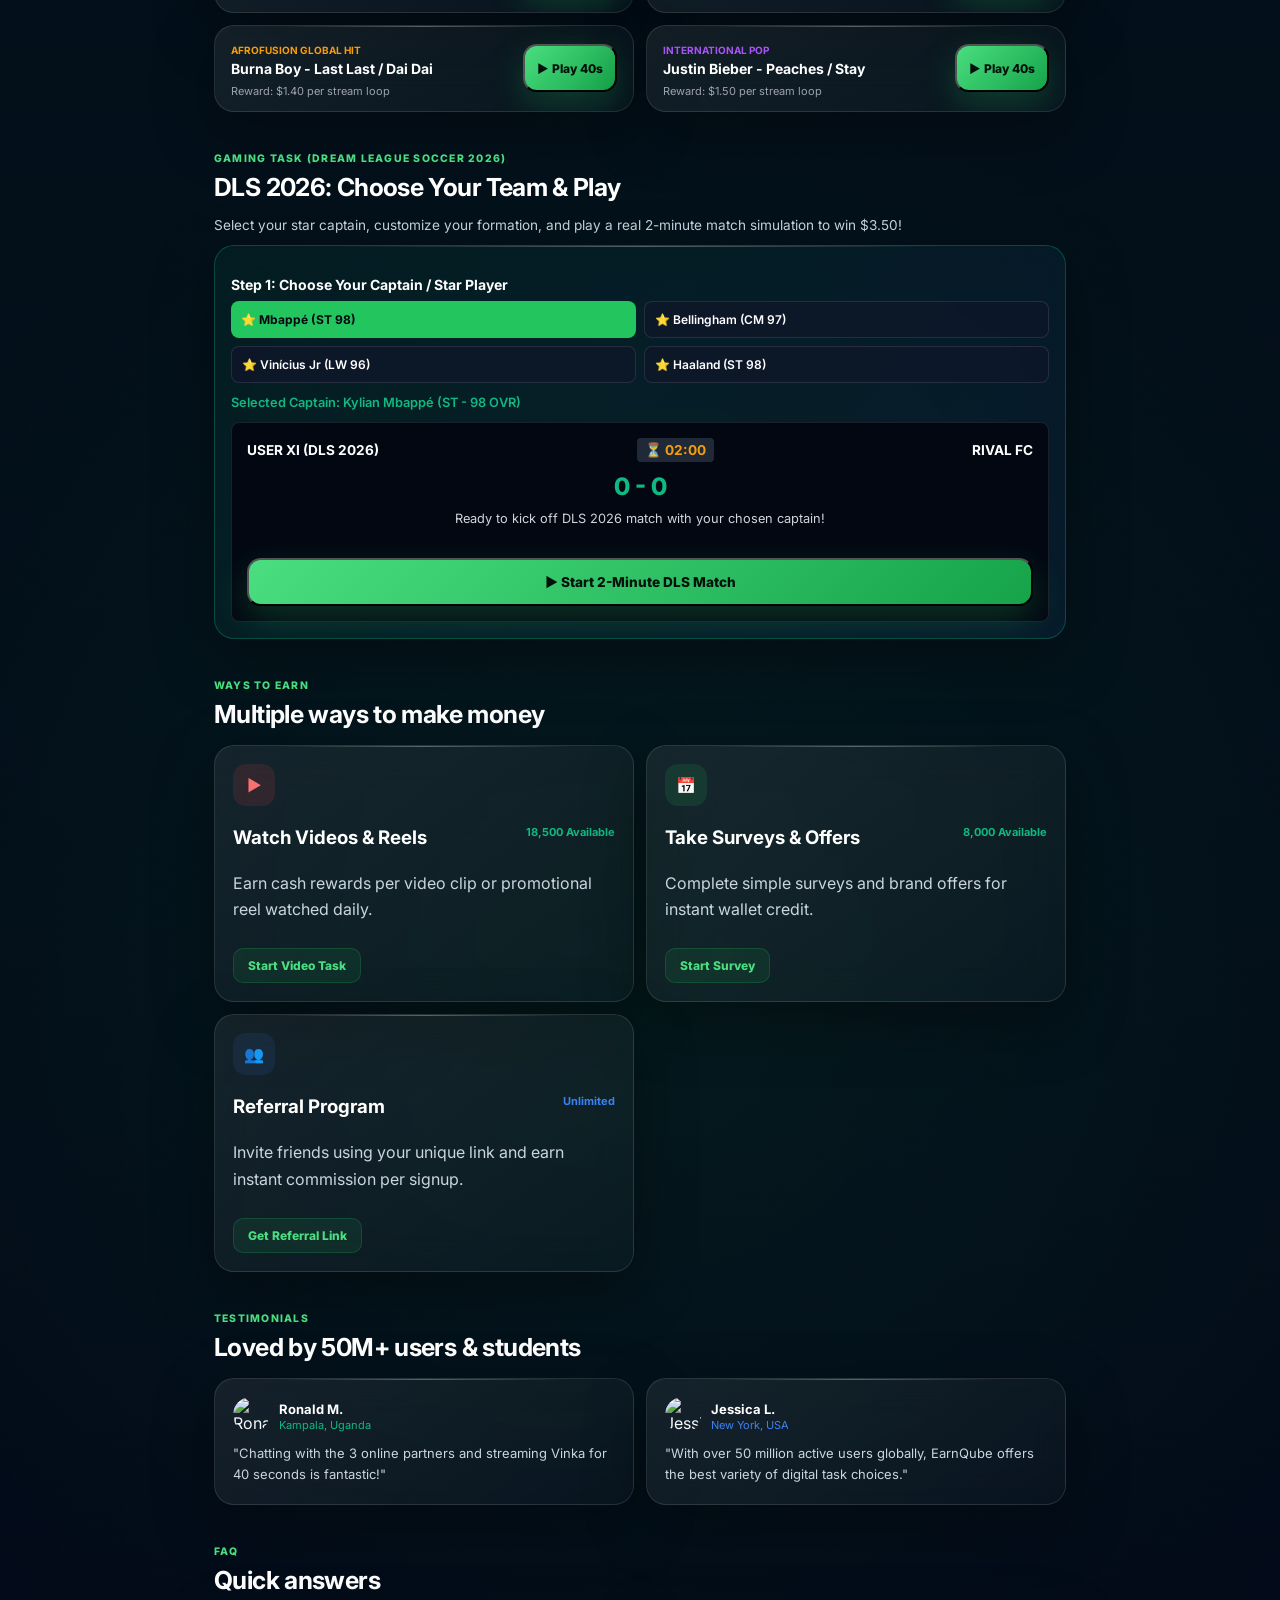
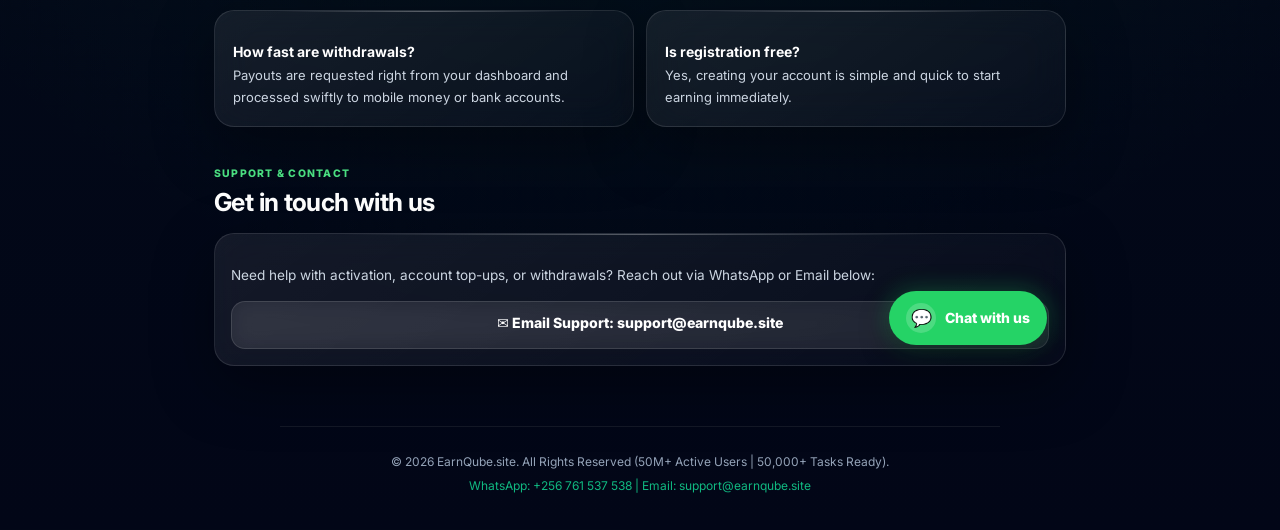
==== commit 1ae0e57e: "Implement floating WhatsApp contact button Added a floating WhatsApp button for user assistance." ====
--- a/index.html
+++ b/index.html
@@ -377,9 +377,94 @@
         <p style="font-size: 0.85rem; color: #9ca3af; margin-bottom: 15px;">Need help with activation, account top-ups, or withdrawals? Reach out via WhatsApp or Email below:</p>
         
         <div style="display: flex; flex-direction: column; gap: 10px;">
-          <!-- WhatsApp Contact Button -->
-          <a href="https://wa.me/256746673971?text=Hello%20EarnQube,%20I%20need%20assistance%20with%20my%20account." class="btn-primary" style="background: #25d366; color: #fff; text-align: center; text-decoration: none; display: block;" target="_blank" rel="noopener">
-            💬 Chat on WhatsApp: +256 746 673 971
+          <!-- Floating WhatsApp Button -->
+<a
+  href="https://wa.me/256746673791?text=Hello%20EarnQube,%20I%20need%20assistance%20with%20my%20account."
+  class="floating-whatsapp"
+  target="_blank"
+  rel="noopener"
+  aria-label="Chat with EarnQube on WhatsApp"
+>
+  <span class="whatsapp-icon">💬</span>
+  <span class="whatsapp-text">Chat with us</span>
+</a>
+
+<style>
+  .floating-whatsapp {
+    position: fixed;
+    right: 18px;
+    bottom: 20px;
+    z-index: 99999;
+
+    display: flex;
+    align-items: center;
+    gap: 9px;
+
+    padding: 12px 17px;
+    border-radius: 999px;
+
+    background: #25D366;
+    color: #ffffff;
+
+    text-decoration: none;
+    font-family: Inter, Arial, sans-serif;
+    font-size: 14px;
+    font-weight: 800;
+
+    box-shadow:
+      0 10px 30px rgba(0, 0, 0, 0.35),
+      0 0 25px rgba(37, 211, 102, 0.35);
+
+    transition: transform 0.2s ease, box-shadow 0.2s ease;
+    animation: whatsappFloat 2.5s ease-in-out infinite;
+  }
+
+  .floating-whatsapp:hover {
+    transform: translateY(-4px) scale(1.03);
+    box-shadow:
+      0 14px 35px rgba(0, 0, 0, 0.4),
+      0 0 35px rgba(37, 211, 102, 0.5);
+  }
+
+  .whatsapp-icon {
+    width: 30px;
+    height: 30px;
+
+    display: flex;
+    align-items: center;
+    justify-content: center;
+
+    background: rgba(255, 255, 255, 0.18);
+    border-radius: 50%;
+
+    font-size: 17px;
+  }
+
+  @keyframes whatsappFloat {
+    0%, 100% {
+      transform: translateY(0);
+    }
+
+    50% {
+      transform: translateY(-5px);
+    }
+  }
+
+  @media (max-width: 600px) {
+    .floating-whatsapp {
+      right: 14px;
+      bottom: 16px;
+      padding: 11px 14px;
+      font-size: 13px;
+    }
+
+    .whatsapp-icon {
+      width: 28px;
+      height: 28px;
+      font-size: 16px;
+    }
+  }
+</style>
           </a>
           
           <!-- Email Contact Button -->
